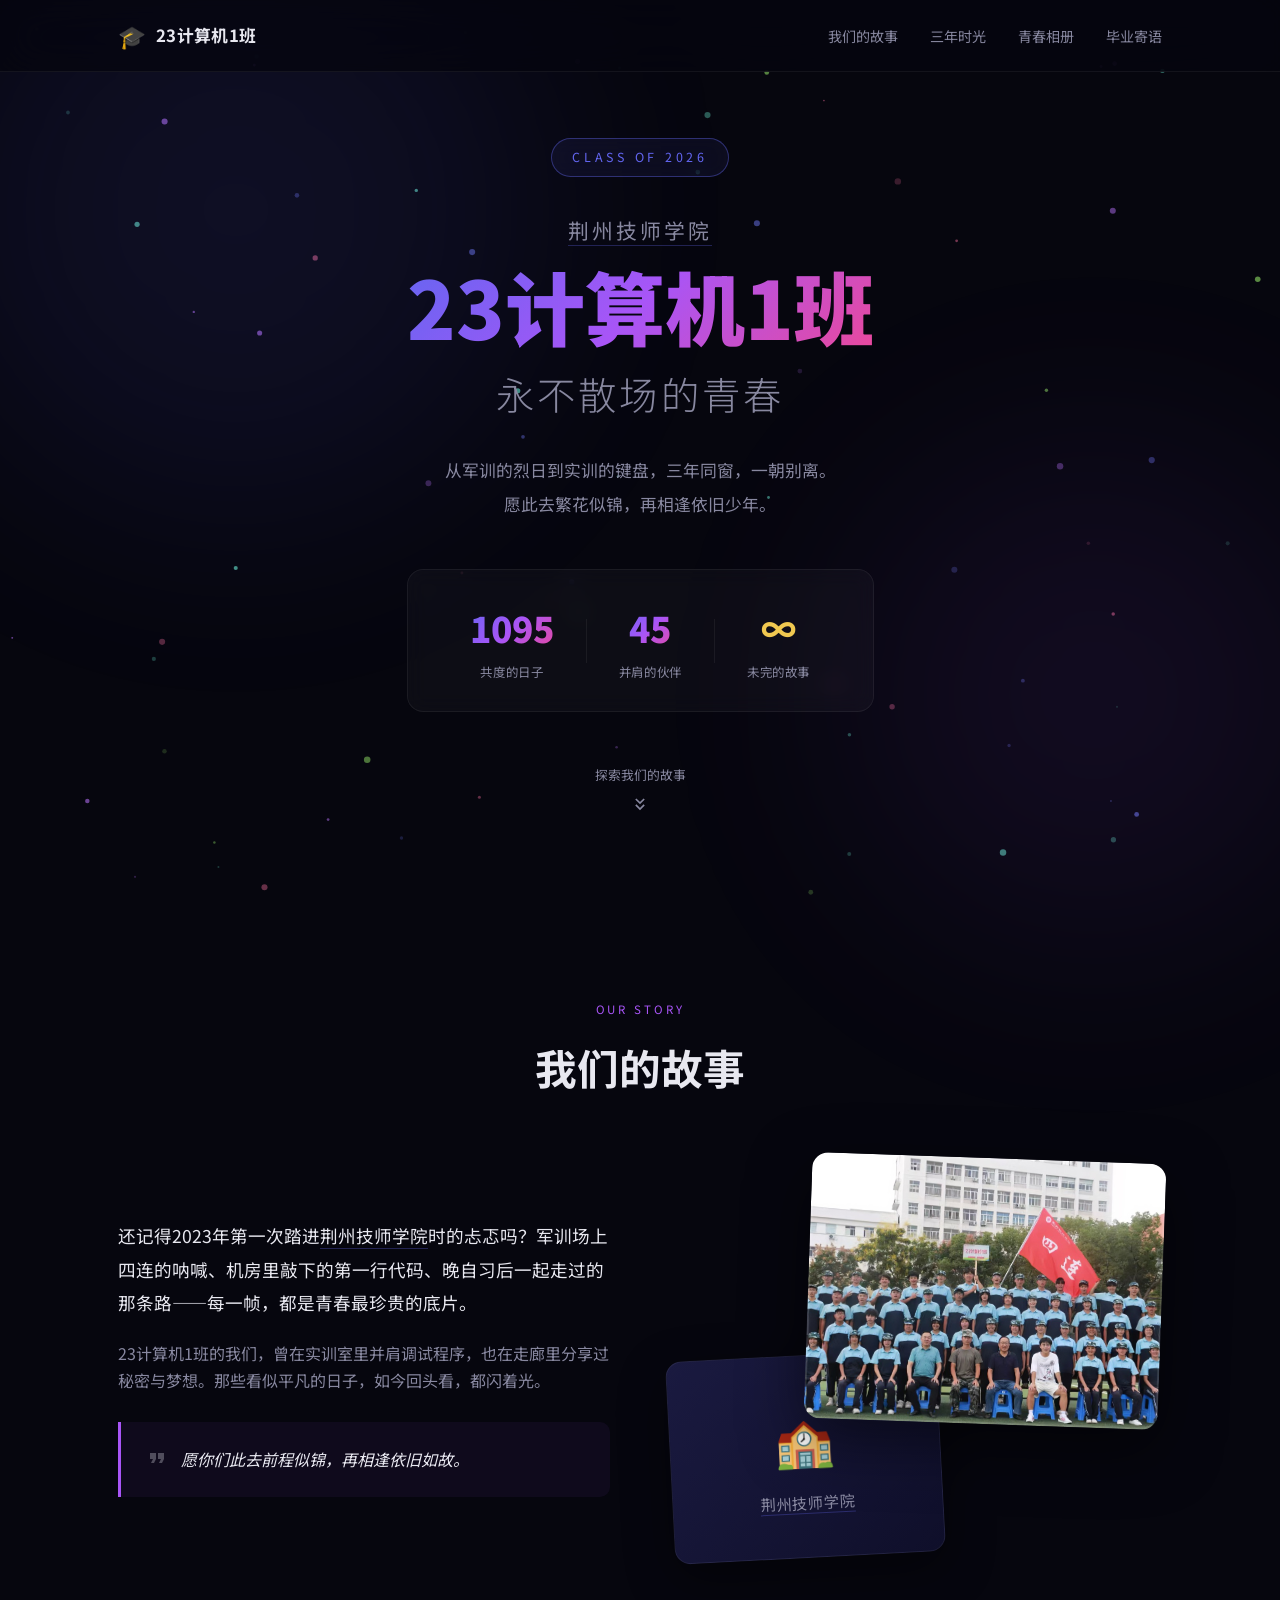
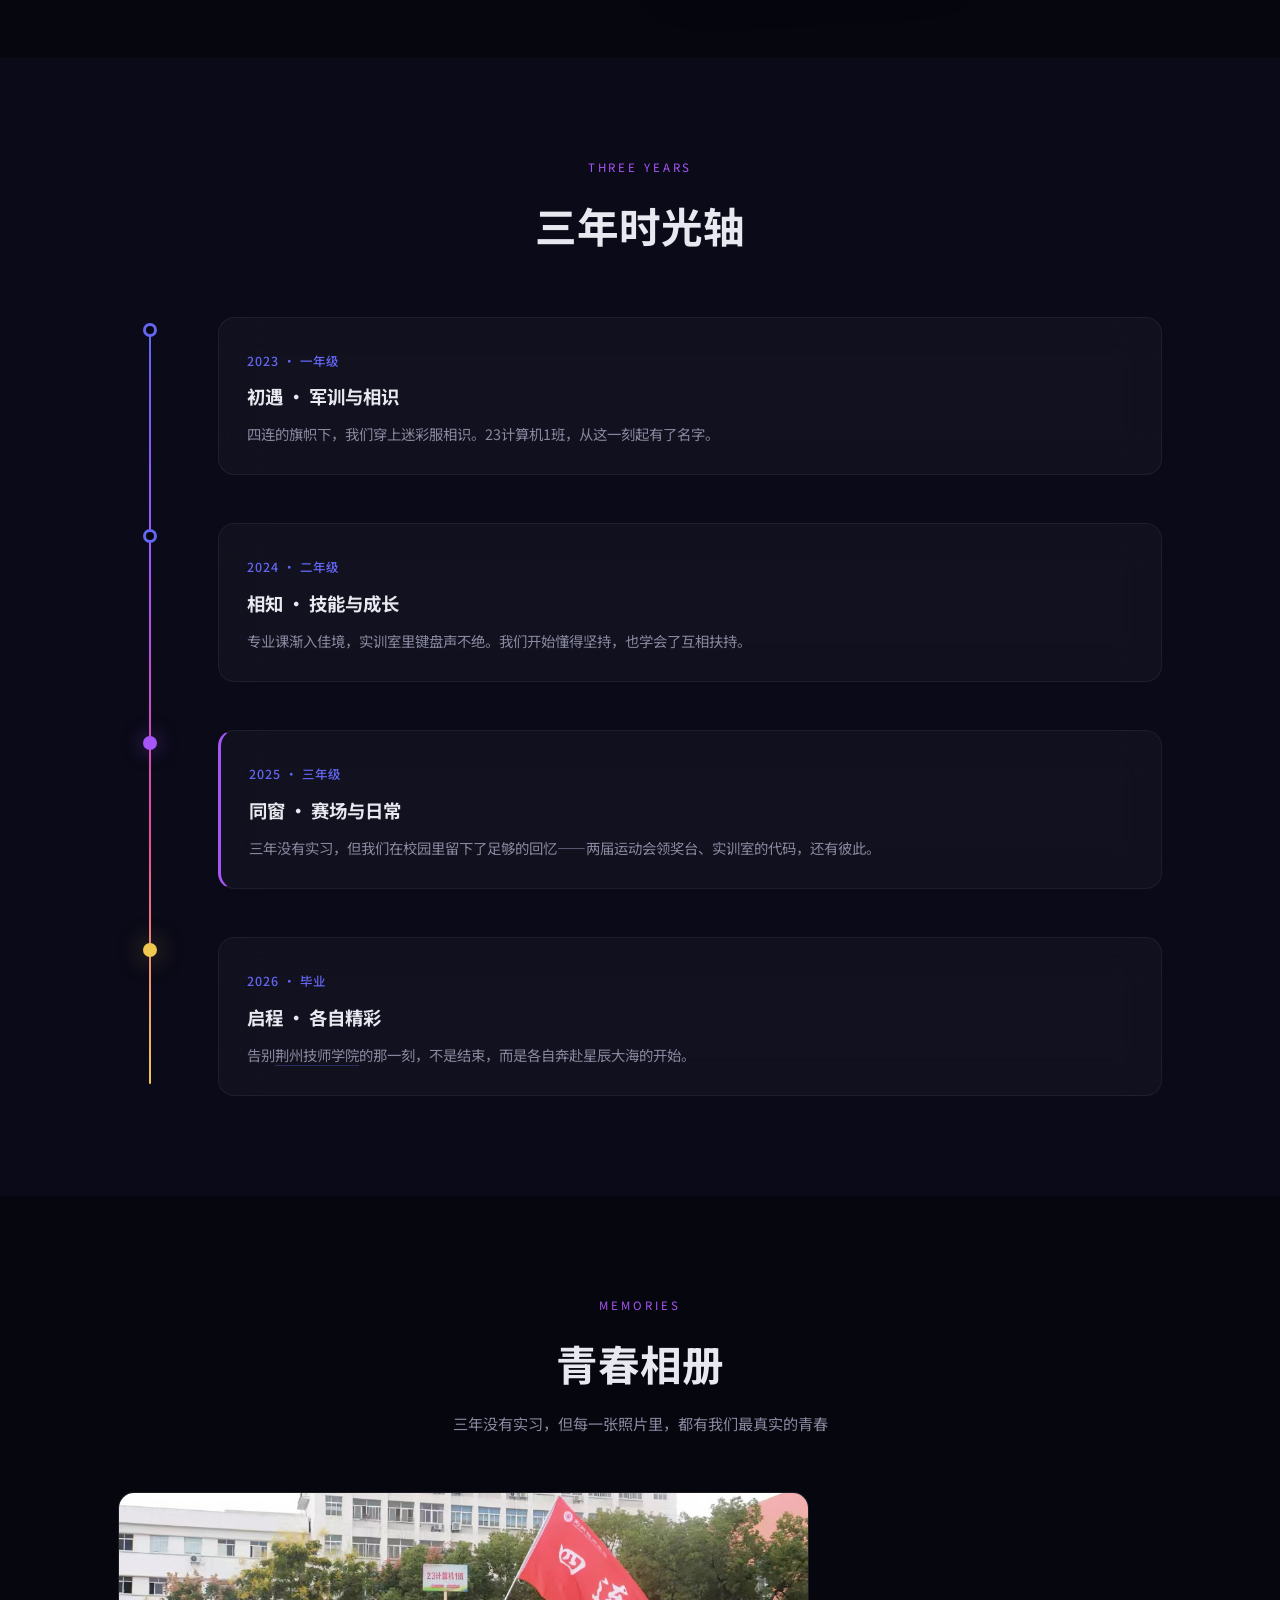
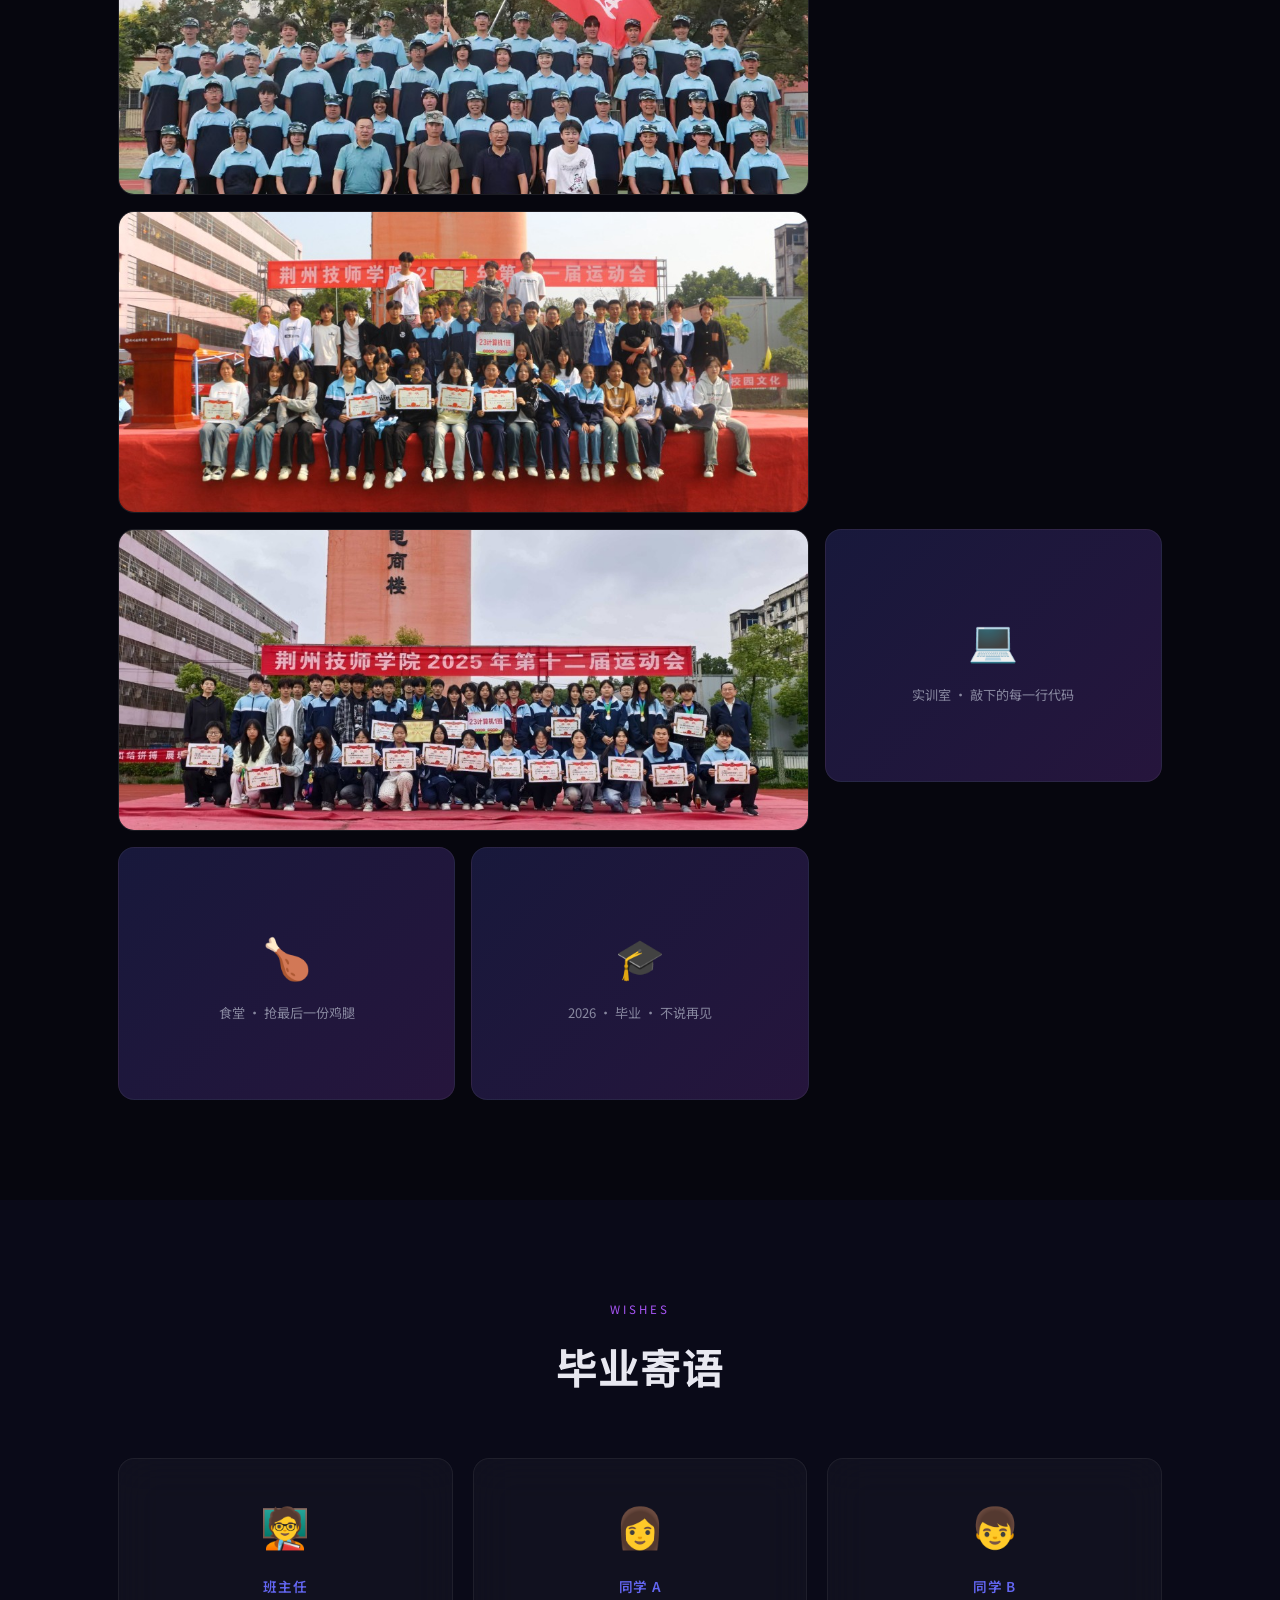
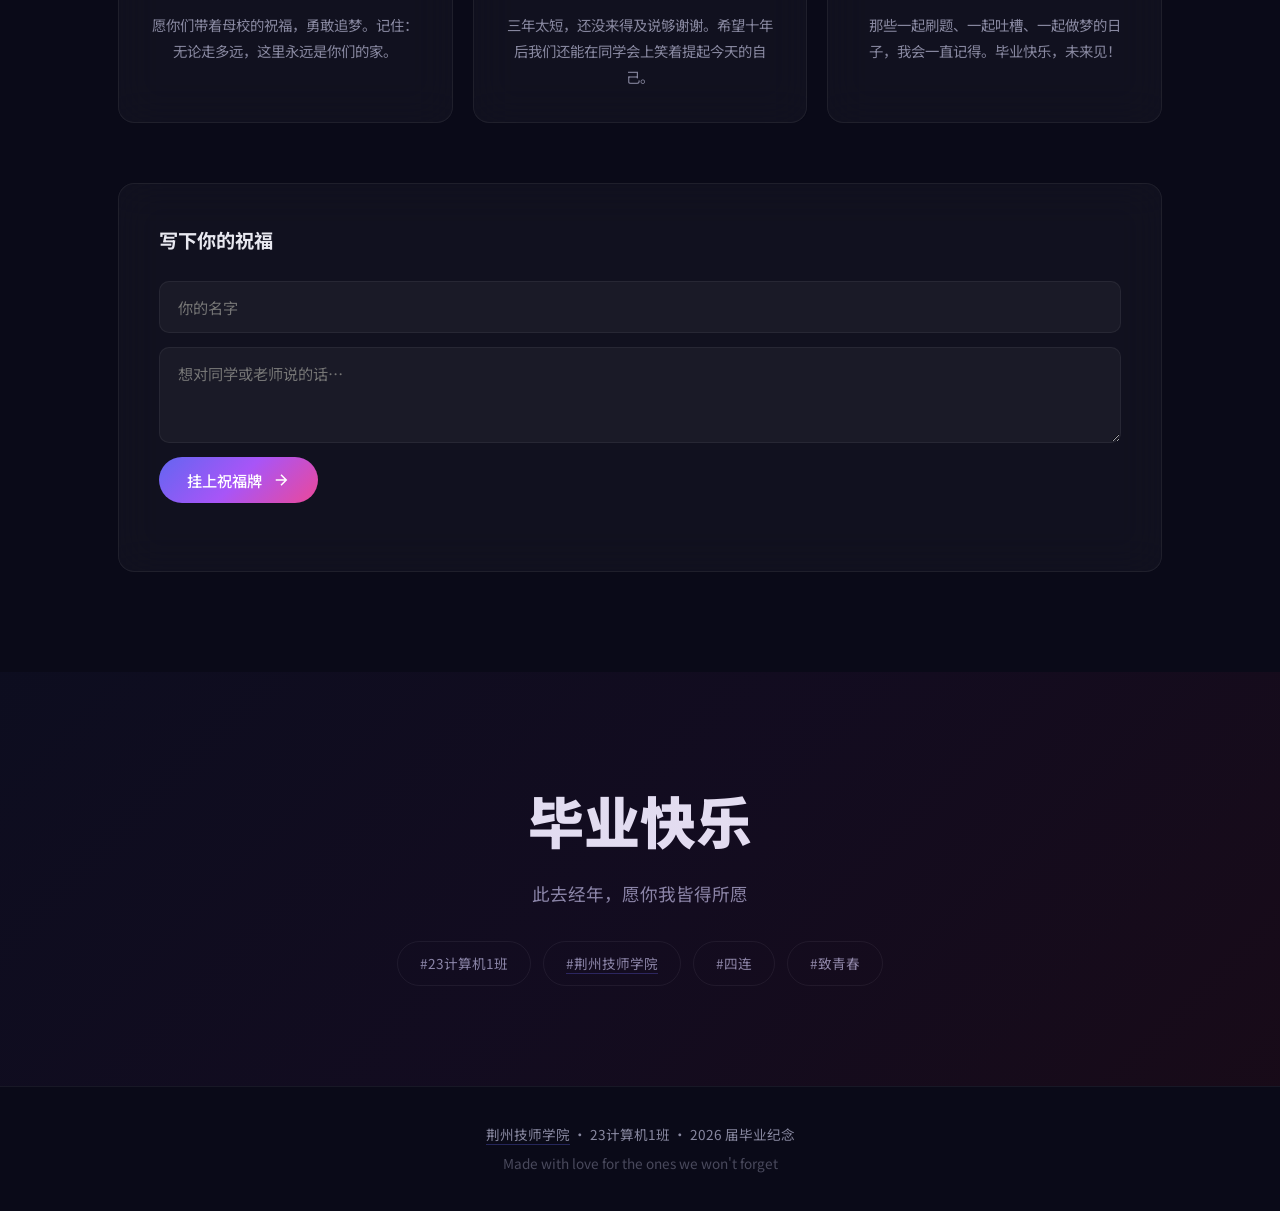
==== graduation/index.html @ 0857fde8 "Fix: sports-2024 is 11th sports meet, not 1st" ====
<!DOCTYPE html>
<html lang="zh-CN">
<head>
  <meta charset="UTF-8">
  <meta name="viewport" content="width=device-width, initial-scale=1.0">
  <title>23计算机1班</title>
  <link rel="stylesheet" href="style.css">
  <link rel="preconnect" href="https://fonts.googleapis.com">
  <link rel="preconnect" href="https://fonts.gstatic.com" crossorigin>
  <link href="https://fonts.googleapis.com/css2?family=Noto+Sans+SC:wght@300;400;500;700;900&family=Noto+Serif+SC:wght@400;600;700&display=swap" rel="stylesheet">
</head>
<body>
  <canvas id="particles"></canvas>

  <nav class="nav">
    <div class="nav-inner">
      <a href="#" class="logo">
        <span class="logo-icon">🎓</span>
        <span class="logo-text">23计算机1班</span>
      </a>
      <ul class="nav-links">
        <li><a href="#story">我们的故事</a></li>
        <li><a href="#timeline">三年时光</a></li>
        <li><a href="#gallery">青春相册</a></li>
        <li><a href="#wishes">毕业寄语</a></li>
      </ul>
      <button class="nav-toggle" aria-label="菜单">
        <span></span><span></span><span></span>
      </button>
    </div>
  </nav>

  <header class="hero">
    <div class="hero-glow hero-glow-1"></div>
    <div class="hero-glow hero-glow-2"></div>
    <div class="hero-content">
      <div class="hero-badge">CLASS OF 2026</div>
      <h1>
        <span class="hero-line-1"><a href="https://www.jzjsxy.cn/" target="_blank" rel="noopener">荆州技师学院</a></span>
        <span class="hero-line-2">
          <span class="gradient-text">23计算机1班</span>
        </span>
        <span class="hero-line-3">永不散场的青春</span>
      </h1>
      <p class="hero-desc">
        从军训的烈日到实训的键盘，三年同窗，一朝别离。<br>愿此去繁花似锦，再相逢依旧少年。
      </p>
      <div class="hero-stats">
        <div class="stat">
          <span class="stat-num" data-count="1095">0</span>
          <span class="stat-label">共度的日子</span>
        </div>
        <div class="stat-divider"></div>
        <div class="stat">
          <span class="stat-num" data-count="45">0</span>
          <span class="stat-label">并肩的伙伴</span>
        </div>
        <div class="stat-divider"></div>
        <div class="stat">
          <span class="stat-num infinite">&infin;</span>
          <span class="stat-label">未完的故事</span>
        </div>
      </div>
      <a href="#story" class="scroll-indicator">
        <span>探索我们的故事</span>
        <svg width="20" height="20" viewBox="0 0 24 24" fill="none" stroke="currentColor" stroke-width="2"><path d="M7 13l5 5 5-5"/><path d="M7 6l5 5 5-5"/></svg>
      </a>
    </div>
  </header>

  <main>
    <section id="story" class="section">
      <div class="container">
        <div class="section-header">
          <span class="section-tag">OUR STORY</span>
          <h2>我们的故事</h2>
        </div>
        <div class="story-grid">
          <div class="story-content">
            <p class="story-lead">
              还记得2023年第一次踏进<a href="https://www.jzjsxy.cn/" target="_blank" rel="noopener">荆州技师学院</a>时的忐忑吗？军训场上四连的呐喊、机房里敲下的第一行代码、晚自习后一起走过的那条路——每一帧，都是青春最珍贵的底片。
            </p>
            <p class="story-text">
              23计算机1班的我们，曾在实训室里并肩调试程序，也在走廊里分享过秘密与梦想。那些看似平凡的日子，如今回头看，都闪着光。
            </p>
            <blockquote class="story-quote">
              <svg width="24" height="24" viewBox="0 0 24 24" fill="currentColor" opacity="0.3"><path d="M6 17h3l2-4V7H5v6h3l-2 4zm8 0h3l2-4V7h-6v6h3l-2 4z"/></svg>
              <p>愿你们此去前程似锦，再相逢依旧如故。</p>
            </blockquote>
          </div>
          <div class="story-visual">
            <div class="story-photo-main">
              <img src="class-photo.png" alt="23计算机1班 班级合影">
              <div class="photo-border"></div>
            </div>
            <div class="story-photo-sub">
              <div class="school-badge">
                <span class="badge-icon">🏫</span>
                <span class="badge-text"><a href="https://www.jzjsxy.cn/" target="_blank" rel="noopener">荆州技师学院</a></span>
              </div>
            </div>
          </div>
        </div>
      </div>
    </section>

    <section id="timeline" class="section section-dark">
      <div class="container">
        <div class="section-header">
          <span class="section-tag">THREE YEARS</span>
          <h2>三年时光轴</h2>
        </div>
        <div class="timeline">
          <div class="timeline-line"></div>
          <article class="timeline-item">
            <div class="timeline-marker">
              <div class="marker-dot"></div>
            </div>
            <div class="timeline-card glass-card">
              <time>2023 · 一年级</time>
              <h3>初遇 · 军训与相识</h3>
              <p>四连的旗帜下，我们穿上迷彩服相识。23计算机1班，从这一刻起有了名字。</p>
            </div>
          </article>
          <article class="timeline-item">
            <div class="timeline-marker">
              <div class="marker-dot"></div>
            </div>
            <div class="timeline-card glass-card">
              <time>2024 · 二年级</time>
              <h3>相知 · 技能与成长</h3>
              <p>专业课渐入佳境，实训室里键盘声不绝。我们开始懂得坚持，也学会了互相扶持。</p>
            </div>
          </article>
          <article class="timeline-item">
            <div class="timeline-marker">
              <div class="marker-dot marker-glow"></div>
            </div>
            <div class="timeline-card glass-card highlight">
              <time>2025 · 三年级</time>
              <h3>同窗 · 赛场与日常</h3>
              <p>三年没有实习，但我们在校园里留下了足够的回忆——两届运动会领奖台、实训室的代码，还有彼此。</p>
            </div>
          </article>
          <article class="timeline-item">
            <div class="timeline-marker">
              <div class="marker-dot marker-final"></div>
            </div>
            <div class="timeline-card glass-card">
              <time>2026 · 毕业</time>
              <h3>启程 · 各自精彩</h3>
              <p>告别<a href="https://www.jzjsxy.cn/" target="_blank" rel="noopener">荆州技师学院</a>的那一刻，不是结束，而是各自奔赴星辰大海的开始。</p>
            </div>
          </article>
        </div>
      </div>
    </section>

    <section id="gallery" class="section">
      <div class="container">
        <div class="section-header">
          <span class="section-tag">MEMORIES</span>
          <h2>青春相册</h2>
          <p class="section-desc">三年没有实习，但每一张照片里，都有我们最真实的青春</p>
        </div>
        <div class="gallery">
          <figure class="gallery-item feature" data-caption="军训 · 23计算机1班 · 四连">
            <img src="class-photo.png" alt="班级军训合影">
            <div class="gallery-overlay">
              <span class="overlay-text">军训 · 23计算机1班 · 四连</span>
            </div>
          </figure>
          <figure class="gallery-item feature" data-caption="2024 · 第十一届运动会 · 领奖">
            <img src="sports-2024.png" alt="2024年第一届运动会">
            <div class="gallery-overlay">
              <span class="overlay-text">2024 · 第十一届运动会 · 领奖</span>
            </div>
          </figure>
          <figure class="gallery-item feature" data-caption="2025 · 第十二届运动会 · 集体荣誉">
            <img src="sports-2025.png" alt="2025年第十二届运动会">
            <div class="gallery-overlay">
              <span class="overlay-text">2025 · 第十二届运动会 · 集体荣誉</span>
            </div>
          </figure>
          <figure class="gallery-item emoji-card" data-caption="实训室 · 敲下的每一行代码">
            <div class="emoji-content">
              <span class="emoji">💻</span>
              <span class="emoji-label">实训室 · 敲下的每一行代码</span>
            </div>
          </figure>
          <figure class="gallery-item emoji-card" data-caption="食堂 · 抢最后一份鸡腿">
            <div class="emoji-content">
              <span class="emoji">🍗</span>
              <span class="emoji-label">食堂 · 抢最后一份鸡腿</span>
            </div>
          </figure>
          <figure class="gallery-item emoji-card" data-caption="2026 · 毕业 · 不说再见">
            <div class="emoji-content">
              <span class="emoji">🎓</span>
              <span class="emoji-label">2026 · 毕业 · 不说再见</span>
            </div>
          </figure>
        </div>
      </div>
    </section>

    <section id="wishes" class="section section-dark">
      <div class="container">
        <div class="section-header">
          <span class="section-tag">WISHES</span>
          <h2>毕业寄语</h2>
        </div>
        <div class="wishes-grid">
          <div class="wish-card glass-card">
            <div class="wish-avatar">🧑‍🏫</div>
            <div class="wish-from">班主任</div>
            <p>愿你们带着母校的祝福，勇敢追梦。记住：无论走多远，这里永远是你们的家。</p>
          </div>
          <div class="wish-card glass-card">
            <div class="wish-avatar">👩</div>
            <div class="wish-from">同学 A</div>
            <p>三年太短，还没来得及说够谢谢。希望十年后我们还能在同学会上笑着提起今天的自己。</p>
          </div>
          <div class="wish-card glass-card">
            <div class="wish-avatar">👦</div>
            <div class="wish-from">同学 B</div>
            <p>那些一起刷题、一起吐槽、一起做梦的日子，我会一直记得。毕业快乐，未来见！</p>
          </div>
        </div>

        <div class="wish-form-wrap glass-card">
          <h3>写下你的祝福</h3>
          <form class="wish-form" id="wishForm">
            <input type="text" name="name" placeholder="你的名字" required maxlength="20">
            <textarea name="wish" rows="3" placeholder="想对同学或老师说的话…" required maxlength="200"></textarea>
            <button type="submit">
              <span>挂上祝福牌</span>
              <svg width="18" height="18" viewBox="0 0 24 24" fill="none" stroke="currentColor" stroke-width="2"><path d="M5 12h14M12 5l7 7-7 7"/></svg>
            </button>
          </form>
          <ul class="wish-wall" id="wishWall"></ul>
        </div>
      </div>
    </section>

    <section class="farewell">
      <div class="farewell-bg"></div>
      <div class="container">
        <h2 class="farewell-title">毕业快乐</h2>
        <p class="farewell-sub">此去经年，愿你我皆得所愿</p>
        <div class="farewell-tags">
          <span>#23计算机1班</span>
          <span><a href="https://www.jzjsxy.cn/" target="_blank" rel="noopener">#荆州技师学院</a></span>
          <span>#四连</span>
          <span>#致青春</span>
        </div>
      </div>
    </section>
  </main>

  <footer class="footer">
    <p><a href="https://www.jzjsxy.cn/" target="_blank" rel="noopener">荆州技师学院</a> · 23计算机1班 · 2026 届毕业纪念</p>
    <p class="footer-sub">Made with love for the ones we won't forget</p>
  </footer>

  <div class="lightbox" id="lightbox" hidden>
    <button class="lightbox-close" aria-label="关闭">&times;</button>
    <img class="lightbox-img" id="lightboxImg" alt="">
    <p class="lightbox-caption"></p>
  </div>

  <script src="script.js"></script>
</body>
</html>
---- graduation/style.css ----
*, *::before, *::after { box-sizing: border-box; margin: 0; padding: 0; }

:root {
  --bg: #06060e;
  --bg-alt: #0a0a18;
  --surface: rgba(255,255,255,0.03);
  --surface-hover: rgba(255,255,255,0.06);
  --border: rgba(255,255,255,0.06);
  --border-hover: rgba(255,255,255,0.12);
  --text: #e8e8f0;
  --text-muted: #8888a0;
  --accent-1: #6366f1;
  --accent-2: #a855f7;
  --accent-3: #ec4899;
  --gold: #f0c850;
  --gradient-1: linear-gradient(135deg, #6366f1, #a855f7, #ec4899);
  --gradient-2: linear-gradient(135deg, #a855f7, #6366f1);
  --gradient-gold: linear-gradient(135deg, #f0c850, #e8a420);
  --radius: 16px;
  --radius-sm: 10px;
  --nav-h: 72px;
}

html { scroll-behavior: smooth; }

body {
  font-family: "Noto Sans SC", system-ui, sans-serif;
  background: var(--bg);
  color: var(--text);
  line-height: 1.7;
  overflow-x: hidden;
}

.container { max-width: 1100px; margin: 0 auto; padding: 0 28px; }

/* Particles canvas */
#particles {
  position: fixed; inset: 0; z-index: 0; pointer-events: none;
}

/* Nav */
.nav {
  position: fixed; top: 0; left: 0; right: 0; z-index: 100;
  height: var(--nav-h);
  background: rgba(6,6,14,0.8); backdrop-filter: blur(20px) saturate(1.5);
  border-bottom: 1px solid var(--border);
  transition: background 0.3s;
}
.nav-inner {
  max-width: 1100px; margin: 0 auto; padding: 0 28px;
  height: 100%; display: flex; align-items: center; justify-content: space-between;
}
.logo { display: flex; align-items: center; gap: 10px; text-decoration: none; }
.logo-icon { font-size: 1.4rem; }
.logo-text { font-weight: 700; font-size: 1.05rem; color: var(--text); letter-spacing: 0.02em; }
.nav-links { display: flex; gap: 32px; list-style: none; }
.nav-links a {
  font-size: 0.88rem; color: var(--text-muted); text-decoration: none;
  position: relative; padding: 6px 0; transition: color 0.25s;
}
.nav-links a::after {
  content: ""; position: absolute; bottom: 0; left: 0; width: 0; height: 2px;
  background: var(--gradient-1); border-radius: 2px; transition: width 0.3s;
}
.nav-links a:hover { color: var(--text); }
.nav-links a:hover::after { width: 100%; }

.nav-toggle { display: none; flex-direction: column; gap: 5px; background: none; border: none; cursor: pointer; padding: 4px; }
.nav-toggle span { width: 22px; height: 2px; background: var(--text); border-radius: 2px; transition: transform 0.3s, opacity 0.3s; }
.nav-toggle.active span:nth-child(1) { transform: translateY(7px) rotate(45deg); }
.nav-toggle.active span:nth-child(2) { opacity: 0; }
.nav-toggle.active span:nth-child(3) { transform: translateY(-7px) rotate(-45deg); }

/* Hero */
.hero {
  position: relative; min-height: 100vh; display: flex; align-items: center;
  justify-content: center; padding: calc(var(--nav-h) + 60px) 28px 80px;
  z-index: 1;
}
.hero-glow {
  position: absolute; border-radius: 50%; filter: blur(120px); pointer-events: none;
  opacity: 0.4; animation: glowPulse 6s ease-in-out infinite alternate;
}
.hero-glow-1 { width: 600px; height: 600px; background: rgba(99,102,241,0.25); top: -10%; left: -5%; }
.hero-glow-2 { width: 500px; height: 500px; background: rgba(168,85,247,0.2); bottom: -5%; right: -5%; animation-delay: -3s; }
@keyframes glowPulse {
  0% { transform: translate(0,0) scale(1); }
  100% { transform: translate(40px,-20px) scale(1.15); }
}

.hero-content { position: relative; text-align: center; max-width: 800px; }
.hero-badge {
  display: inline-block; padding: 8px 20px; border: 1px solid rgba(99,102,241,0.4);
  border-radius: 999px; font-size: 0.78rem; letter-spacing: 0.3em;
  color: var(--accent-1); background: rgba(99,102,241,0.08);
  margin-bottom: 36px; backdrop-filter: blur(10px);
  animation: fadeInUp 0.8s ease-out;
}
.hero h1 { margin-bottom: 28px; animation: fadeInUp 0.8s ease-out 0.1s both; }
.hero-line-1 { display: block; font-size: clamp(1rem, 2.5vw, 1.3rem); font-weight: 400; color: var(--text-muted); margin-bottom: 12px; letter-spacing: 0.15em; }
.hero-line-2 { display: block; font-size: clamp(2.8rem, 7vw, 5rem); font-weight: 900; line-height: 1.1; margin-bottom: 12px; }
.hero-line-3 { display: block; font-size: clamp(1.6rem, 4vw, 2.4rem); font-weight: 300; color: var(--text-muted); letter-spacing: 0.08em; }
.gradient-text { background: var(--gradient-1); -webkit-background-clip: text; -webkit-text-fill-color: transparent; background-clip: text; }
.hero-desc {
  font-size: 1.05rem; color: var(--text-muted); max-width: 560px;
  margin: 0 auto 48px; line-height: 2; animation: fadeInUp 0.8s ease-out 0.2s both;
}

.hero-stats {
  display: flex; align-items: center; justify-content: center; gap: 32px;
  padding: 28px 40px; background: var(--surface); border: 1px solid var(--border);
  border-radius: var(--radius); backdrop-filter: blur(10px);
  margin-bottom: 48px; flex-wrap: wrap;
  animation: fadeInUp 0.8s ease-out 0.3s both;
}
.stat { display: flex; flex-direction: column; align-items: center; gap: 4px; }
.stat-num { font-size: 2.2rem; font-weight: 900; background: var(--gradient-1); -webkit-background-clip: text; -webkit-text-fill-color: transparent; background-clip: text; font-variant-numeric: tabular-nums; }
.stat-num.infinite { -webkit-text-fill-color: #f0c850; color: #f0c850; background: none; }
.stat-label { font-size: 0.78rem; color: var(--text-muted); letter-spacing: 0.05em; }
.stat-divider { width: 1px; height: 44px; background: var(--border); }

.scroll-indicator {
  display: inline-flex; flex-direction: column; align-items: center; gap: 8px;
  color: var(--text-muted); font-size: 0.8rem; text-decoration: none;
  transition: color 0.3s; animation: fadeInUp 0.8s ease-out 0.5s both;
}
.scroll-indicator:hover { color: var(--text); }
.scroll-indicator svg { animation: bounce 2s ease-in-out infinite; }
@keyframes bounce {
  0%, 100% { transform: translateY(0); }
  50% { transform: translateY(6px); }
}

/* Inline links */
a[href*="jzjsxy"] {
  color: inherit; text-decoration: none;
  border-bottom: 1px solid rgba(99,102,241,0.3);
  transition: border-color 0.25s, color 0.25s;
}
a[href*="jzjsxy"]:hover {
  color: var(--accent-1);
  border-bottom-color: var(--accent-1);
}

/* Sections */
.section { padding: 100px 0; position: relative; z-index: 1; }
.section-dark { background: var(--bg-alt); }
.section-header { text-align: center; margin-bottom: 56px; }
.section-tag { display: block; font-size: 0.72rem; letter-spacing: 0.25em; color: var(--accent-2); margin-bottom: 12px; }
.section h2 { font-size: clamp(1.8rem, 4vw, 2.6rem); font-weight: 700; color: var(--text); }
.section-desc { color: var(--text-muted); margin-top: 12px; font-size: 0.95rem; }

/* Story */
.story-grid { display: grid; grid-template-columns: 1fr 1fr; gap: 60px; align-items: center; }
.story-lead { font-size: 1.1rem; color: var(--text); margin-bottom: 20px; line-height: 1.9; }
.story-text { color: var(--text-muted); margin-bottom: 28px; }
.story-quote {
  display: flex; gap: 12px; padding: 24px; border-left: 3px solid var(--accent-2);
  background: rgba(168,85,247,0.06); border-radius: 0 var(--radius-sm) var(--radius-sm) 0;
  color: var(--text); font-style: italic;
}

.story-visual { position: relative; height: 400px; }
.story-photo-main {
  position: absolute; width: 72%; aspect-ratio: 4/3; right: 0; top: 0;
  border-radius: var(--radius); overflow: hidden;
  box-shadow: 0 20px 60px rgba(0,0,0,0.5);
  transform: rotate(2deg); z-index: 2;
}
.story-photo-main img { width: 100%; height: 100%; object-fit: cover; display: block; }
.photo-border {
  position: absolute; inset: 0; border: 2px solid rgba(255,255,255,0.12);
  border-radius: var(--radius); pointer-events: none;
}
.story-photo-sub {
  position: absolute; width: 55%; aspect-ratio: 4/3; left: 0; bottom: 0;
  border-radius: var(--radius); overflow: hidden;
  background: linear-gradient(135deg, #1a1a40, #0f0f2a);
  border: 1px solid var(--border); transform: rotate(-3deg); z-index: 1;
  box-shadow: 0 16px 48px rgba(0,0,0,0.4);
}
.school-badge {
  width: 100%; height: 100%; display: flex; flex-direction: column;
  align-items: center; justify-content: center; gap: 12px;
}
.badge-icon { font-size: 3rem; }
.badge-text { font-size: 0.95rem; color: var(--text-muted); letter-spacing: 0.05em; }

/* Glass cards */
.glass-card {
  background: var(--surface); border: 1px solid var(--border);
  border-radius: var(--radius); backdrop-filter: blur(20px);
  transition: border-color 0.3s, transform 0.3s, box-shadow 0.3s;
}
.glass-card:hover { border-color: var(--border-hover); transform: translateY(-2px); box-shadow: 0 12px 40px rgba(0,0,0,0.3); }

/* Timeline */
.timeline { position: relative; display: flex; flex-direction: column; gap: 0; }
.timeline-line {
  position: absolute; left: 31px; top: 12px; bottom: 12px; width: 2px;
  background: linear-gradient(to bottom, var(--accent-1), var(--accent-2), var(--accent-3), var(--gold));
  border-radius: 1px;
}
.timeline-item { display: flex; gap: 36px; padding-bottom: 48px; position: relative; }
.timeline-item:last-child { padding-bottom: 0; }
.timeline-marker { position: relative; flex-shrink: 0; width: 64px; display: flex; justify-content: center; padding-top: 6px; }
.marker-dot {
  width: 14px; height: 14px; border-radius: 50%; background: var(--bg);
  border: 3px solid var(--accent-1); z-index: 1; position: relative;
}
.marker-glow {
  background: var(--accent-2); border-color: var(--accent-2);
  box-shadow: 0 0 20px rgba(168,85,247,0.5);
}
.marker-final { background: var(--gold); border-color: var(--gold); box-shadow: 0 0 24px rgba(240,200,80,0.5); }
.timeline-card { flex: 1; padding: 28px; }
.timeline-card.highlight { border-left: 3px solid var(--accent-2); }
.timeline-card time { font-size: 0.78rem; color: var(--accent-1); letter-spacing: 0.08em; font-weight: 500; }
.timeline-card h3 { font-size: 1.15rem; margin: 8px 0 10px; font-weight: 700; }
.timeline-card p { font-size: 0.9rem; color: var(--text-muted); line-height: 1.7; }

/* Gallery */
.gallery {
  display: grid; grid-template-columns: repeat(3, 1fr); gap: 16px;
}
.gallery-item {
  position: relative; margin: 0; border-radius: var(--radius); overflow: hidden;
  cursor: pointer; aspect-ratio: 4/3;
  background: var(--surface); border: 1px solid var(--border);
}
.gallery-item.feature { grid-column: span 2; aspect-ratio: 16/7; }
.gallery-item img { width: 100%; height: 100%; object-fit: cover; display: block; transition: transform 0.5s, filter 0.5s; }
.gallery-item:hover img { transform: scale(1.05); filter: brightness(0.7); }
.gallery-overlay {
  position: absolute; inset: 0; display: flex; align-items: center; justify-content: center;
  background: rgba(0,0,0,0.4); opacity: 0; transition: opacity 0.35s;
}
.gallery-item:hover .gallery-overlay { opacity: 1; }
.overlay-text { color: #fff; font-size: 1.1rem; font-weight: 600; letter-spacing: 0.05em; text-align: center; padding: 16px; }

.emoji-card { background: linear-gradient(135deg, rgba(99,102,241,0.2), rgba(168,85,247,0.2)); }
.emoji-content { width: 100%; height: 100%; display: flex; flex-direction: column; align-items: center; justify-content: center; gap: 12px; }
.emoji { font-size: 2.5rem; transition: transform 0.3s; }
.gallery-item:hover .emoji { transform: scale(1.2) rotate(-8deg); }
.emoji-label { font-size: 0.82rem; color: var(--text-muted); text-align: center; }

/* Wishes */
.wishes-grid { display: grid; grid-template-columns: repeat(auto-fit, minmax(280px, 1fr)); gap: 20px; margin-bottom: 60px; }
.wish-card { padding: 32px; text-align: center; }
.wish-avatar { font-size: 2.5rem; margin-bottom: 16px; }
.wish-from { font-size: 0.85rem; color: var(--accent-1); font-weight: 600; margin-bottom: 14px; letter-spacing: 0.05em; }
.wish-card p { font-size: 0.9rem; color: var(--text-muted); line-height: 1.8; }

.wish-form-wrap { padding: 40px; }
.wish-form-wrap h3 { font-size: 1.2rem; font-weight: 700; margin-bottom: 24px; }
.wish-form { display: flex; flex-direction: column; gap: 14px; }
.wish-form input,
.wish-form textarea {
  padding: 14px 18px; border-radius: var(--radius-sm); font-family: inherit; font-size: 0.95rem;
  background: rgba(255,255,255,0.04); border: 1px solid var(--border); color: var(--text);
  transition: border-color 0.25s, background 0.25s;
}
.wish-form input:focus,
.wish-form textarea:focus { outline: none; border-color: var(--accent-1); background: rgba(255,255,255,0.06); }
.wish-form textarea { resize: vertical; min-height: 90px; }
.wish-form button {
  display: inline-flex; align-items: center; gap: 10px; align-self: flex-start;
  padding: 12px 28px; border: none; border-radius: 999px;
  background: var(--gradient-1); color: #fff; font-family: inherit;
  font-size: 0.95rem; font-weight: 500; cursor: pointer;
  transition: transform 0.2s, box-shadow 0.2s;
}
.wish-form button:hover { transform: translateY(-2px); box-shadow: 0 8px 28px rgba(99,102,241,0.35); }

.wish-wall { list-style: none; margin-top: 28px; display: flex; flex-direction: column; gap: 10px; }
.wish-wall li {
  padding: 16px 20px; background: rgba(255,255,255,0.03); border-radius: var(--radius-sm);
  border-left: 3px solid var(--accent-2); animation: fadeInUp 0.35s ease-out;
}
.wish-wall .w-name { font-size: 0.8rem; color: var(--accent-1); font-weight: 600; margin-bottom: 4px; }
.wish-wall .w-text { font-size: 0.9rem; color: var(--text-muted); }

/* Farewell */
.farewell { position: relative; padding: 100px 0; text-align: center; z-index: 1; overflow: hidden; }
.farewell-bg {
  position: absolute; inset: 0;
  background: var(--gradient-1); opacity: 0.08;
  pointer-events: none;
}
.farewell-title { font-size: clamp(2.2rem, 5vw, 3.5rem); font-weight: 900; margin-bottom: 12px; }
.farewell-sub { font-size: 1.1rem; color: var(--text-muted); margin-bottom: 32px; }
.farewell-tags { display: flex; gap: 12px; justify-content: center; flex-wrap: wrap; }
.farewell-tags span {
  padding: 10px 22px; border: 1px solid var(--border); border-radius: 999px;
  font-size: 0.85rem; color: var(--text-muted);
  transition: border-color 0.3s, color 0.3s, background 0.3s;
}
.farewell-tags span:hover { border-color: var(--accent-1); color: var(--text); background: rgba(99,102,241,0.08); }

/* Footer */
.footer { padding: 36px 28px; text-align: center; background: var(--bg-alt); border-top: 1px solid var(--border); z-index: 1; position: relative; }
.footer p { color: var(--text-muted); font-size: 0.85rem; }
.footer-sub { margin-top: 6px; font-size: 0.75rem; opacity: 0.5; }

/* Lightbox */
.lightbox {
  position: fixed; inset: 0; z-index: 200;
  background: rgba(0,0,0,0.9); backdrop-filter: blur(10px);
  display: flex; flex-direction: column; align-items: center; justify-content: center;
  padding: 32px;
}
.lightbox[hidden] { display: none; }
.lightbox-close {
  position: absolute; top: 28px; right: 28px;
  width: 48px; height: 48px; border: 1px solid rgba(255,255,255,0.2);
  background: rgba(255,255,255,0.06); color: #fff;
  font-size: 1.6rem; border-radius: 50%; cursor: pointer;
  transition: background 0.2s;
}
.lightbox-close:hover { background: rgba(255,255,255,0.15); }
.lightbox-img {
  max-width: min(90vw, 900px); max-height: 70vh;
  border-radius: var(--radius-sm); box-shadow: 0 24px 80px rgba(0,0,0,0.6);
  object-fit: contain;
}
.lightbox-caption { color: var(--text); font-size: 1.2rem; margin-top: 24px; text-align: center; font-weight: 500; }

/* Animations */
@keyframes fadeInUp {
  from { opacity: 0; transform: translateY(28px); }
  to { opacity: 1; transform: translateY(0); }
}
.reveal {
  opacity: 0; transform: translateY(30px);
  transition: opacity 0.8s ease, transform 0.8s ease;
}
.reveal.visible { opacity: 1; transform: translateY(0); }

/* Mobile */
@media (max-width: 768px) {
  .nav-links {
    display: none; position: absolute; top: var(--nav-h); left: 0; right: 0;
    flex-direction: column; gap: 0;
    background: rgba(6,6,14,0.95); backdrop-filter: blur(20px);
    border-bottom: 1px solid var(--border);
  }
  .nav-links.open { display: flex; }
  .nav-links li a { display: block; padding: 16px 28px; }
  .nav-toggle { display: flex; }

  .hero-stats { gap: 20px; padding: 20px 24px; }
  .stat-divider { display: none; }
  .stat-num { font-size: 1.6rem; }

  .story-grid { grid-template-columns: 1fr; gap: 32px; }
  .story-visual { height: 300px; }

  .gallery { grid-template-columns: 1fr 1fr; }
  .gallery-item.feature { grid-column: span 2; }

  .timeline-item { gap: 20px; }
  .timeline-marker { width: 40px; }
  .timeline-line { left: 19px; }
}

@media (max-width: 480px) {
  .gallery { grid-template-columns: 1fr; }
  .gallery-item.feature { grid-column: span 1; aspect-ratio: 4/3; }
  .wish-form-wrap { padding: 24px; }
}
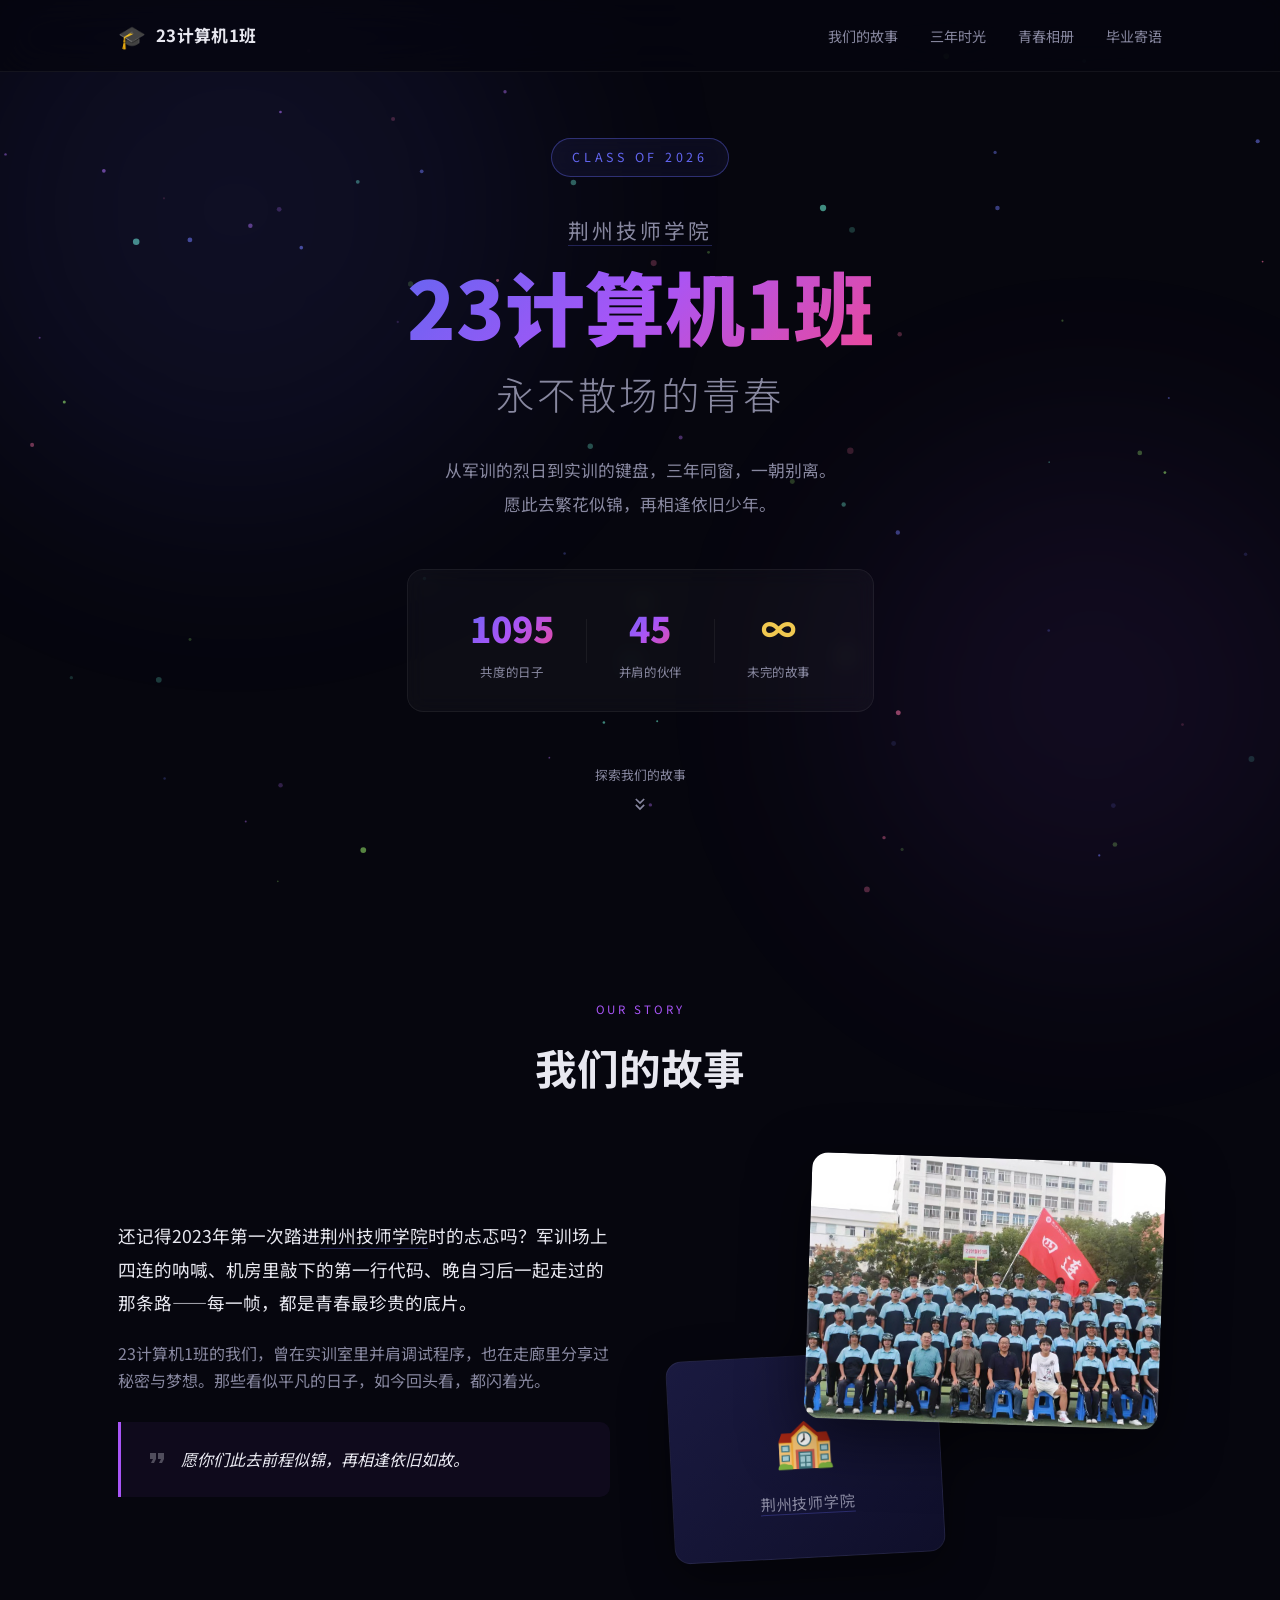
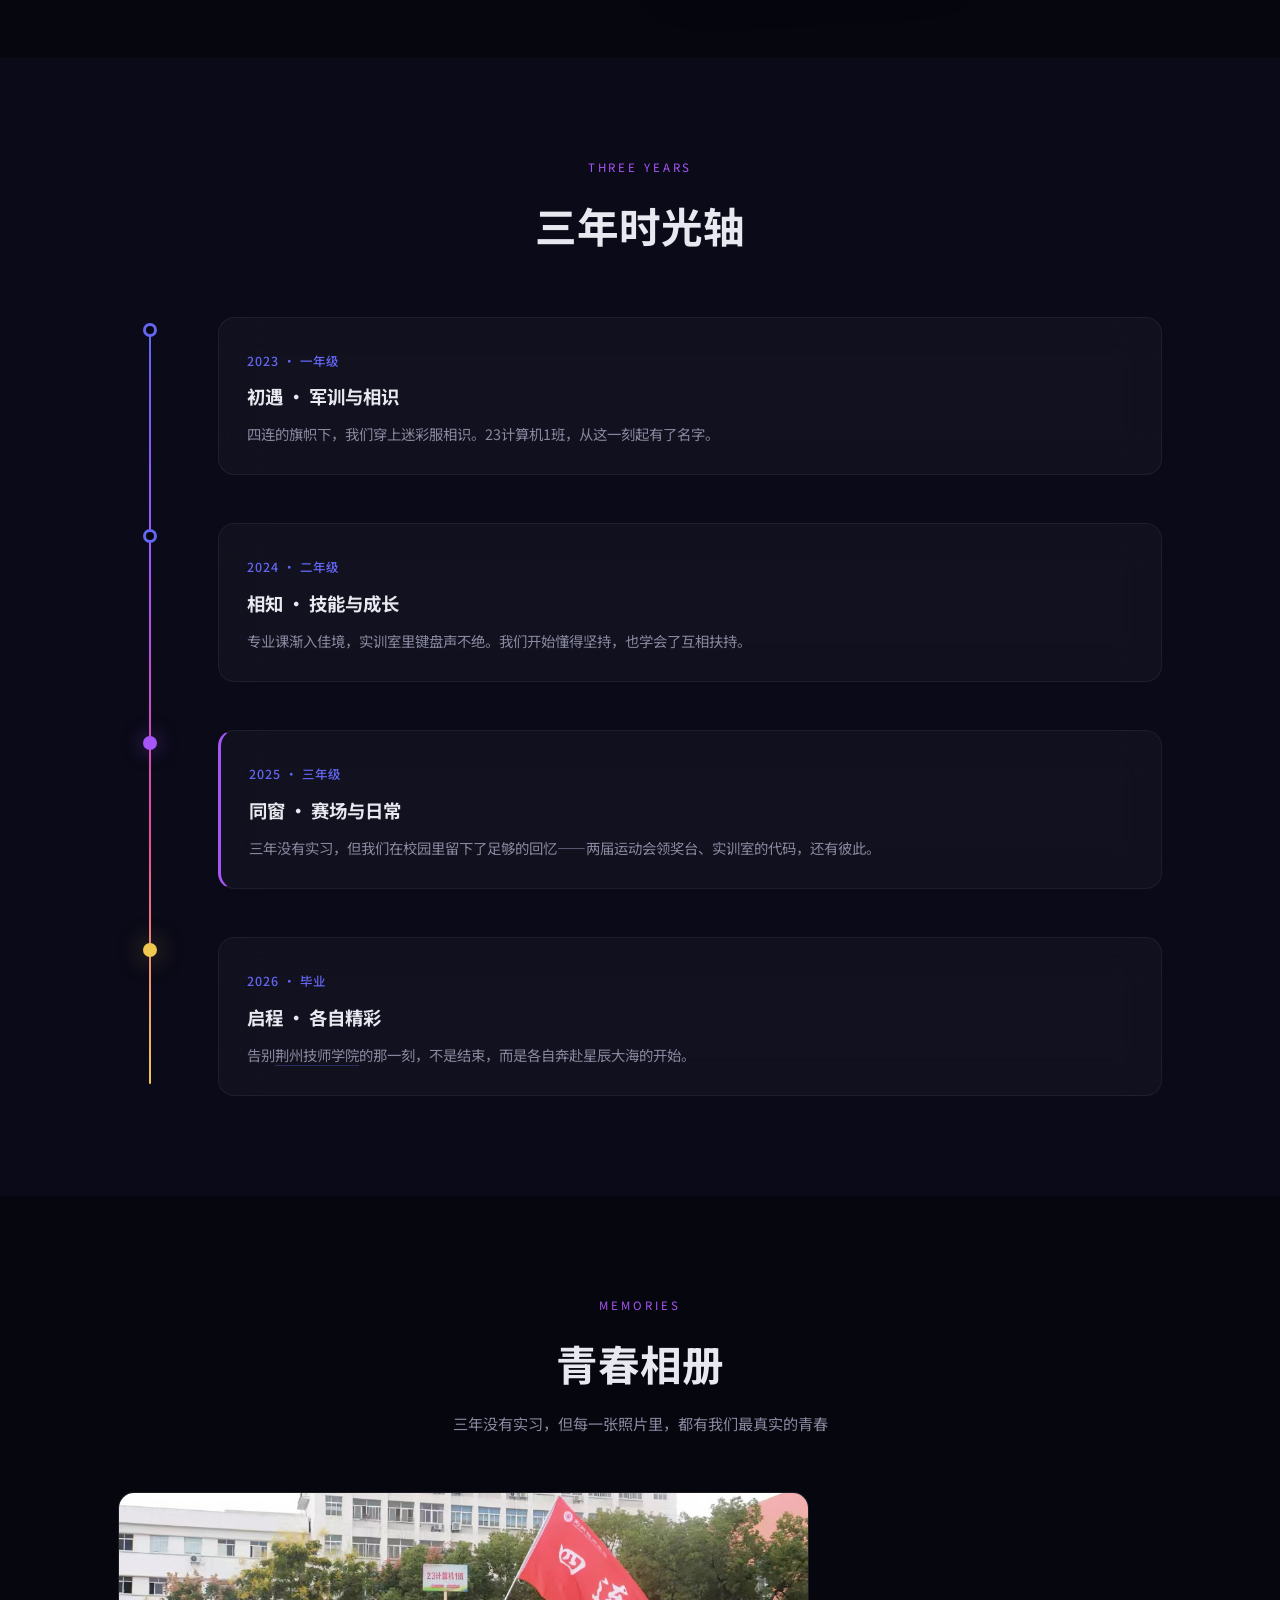
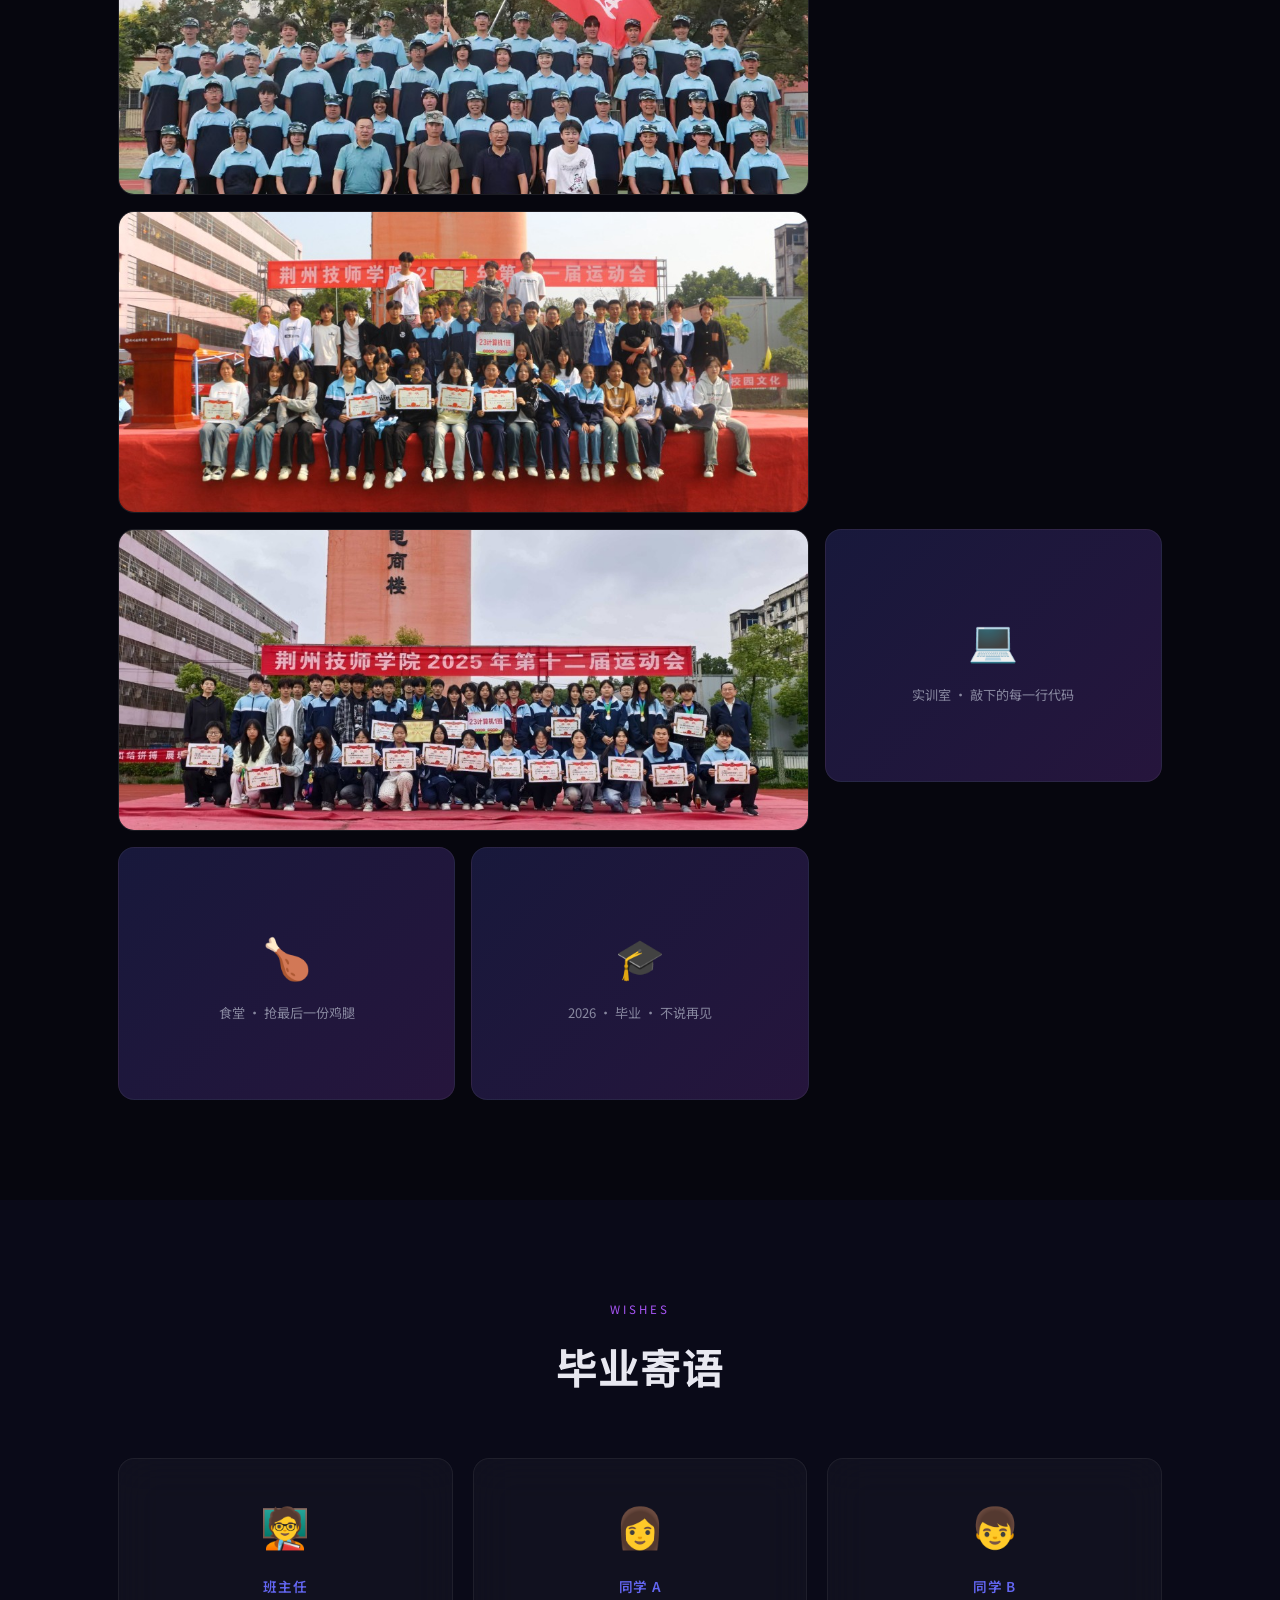
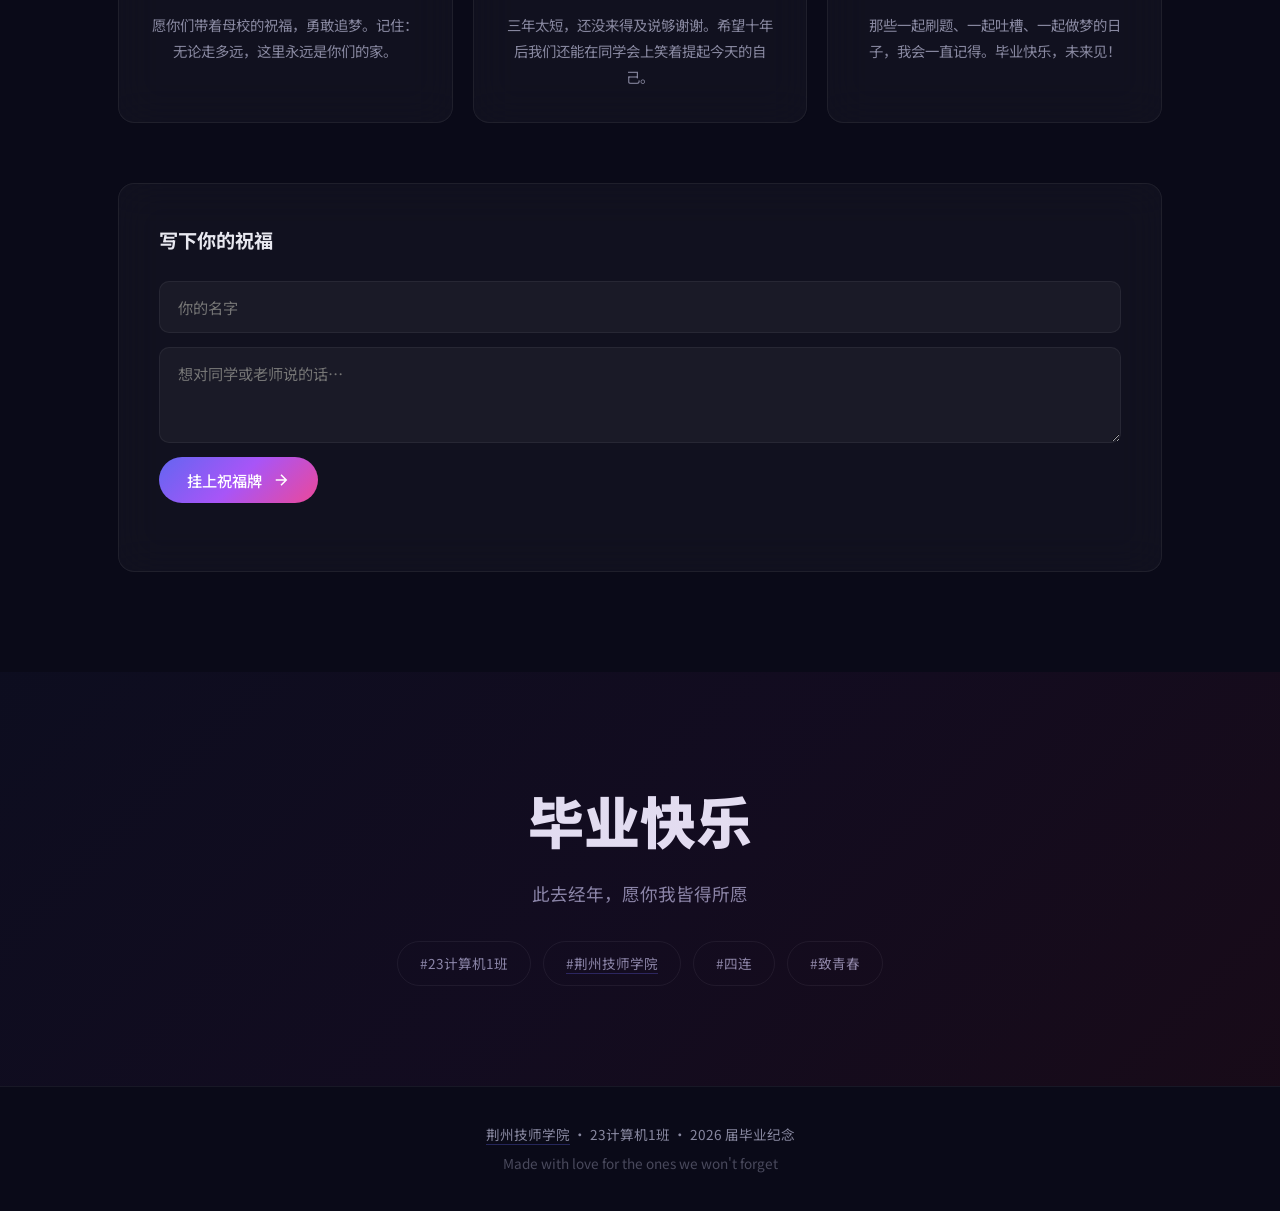
==== commit 3728b6df: "Add view original image button in lightbox" ====
--- a/graduation/index.html
+++ b/graduation/index.html
@@ -267,6 +267,7 @@
     <button class="lightbox-close" aria-label="关闭">&times;</button>
     <img class="lightbox-img" id="lightboxImg" alt="">
     <p class="lightbox-caption"></p>
+    <a class="lightbox-original" id="lightboxOriginal" href="#" target="_blank" rel="noopener">查看原图 ↗</a>
   </div>
 
   <script src="script.js"></script>
--- a/graduation/style.css
+++ b/graduation/style.css
@@ -324,6 +324,13 @@
   object-fit: contain;
 }
 .lightbox-caption { color: var(--text); font-size: 1.2rem; margin-top: 24px; text-align: center; font-weight: 500; }
+.lightbox-original {
+  display: inline-block; margin-top: 20px; padding: 10px 24px;
+  border: 1px solid rgba(255,255,255,0.25); border-radius: 999px;
+  color: var(--text); font-size: 0.9rem; text-decoration: none;
+  transition: background 0.25s, border-color 0.25s;
+}
+.lightbox-original:hover { background: rgba(255,255,255,0.1); border-color: var(--accent-1); }
 
 /* Animations */
 @keyframes fadeInUp {
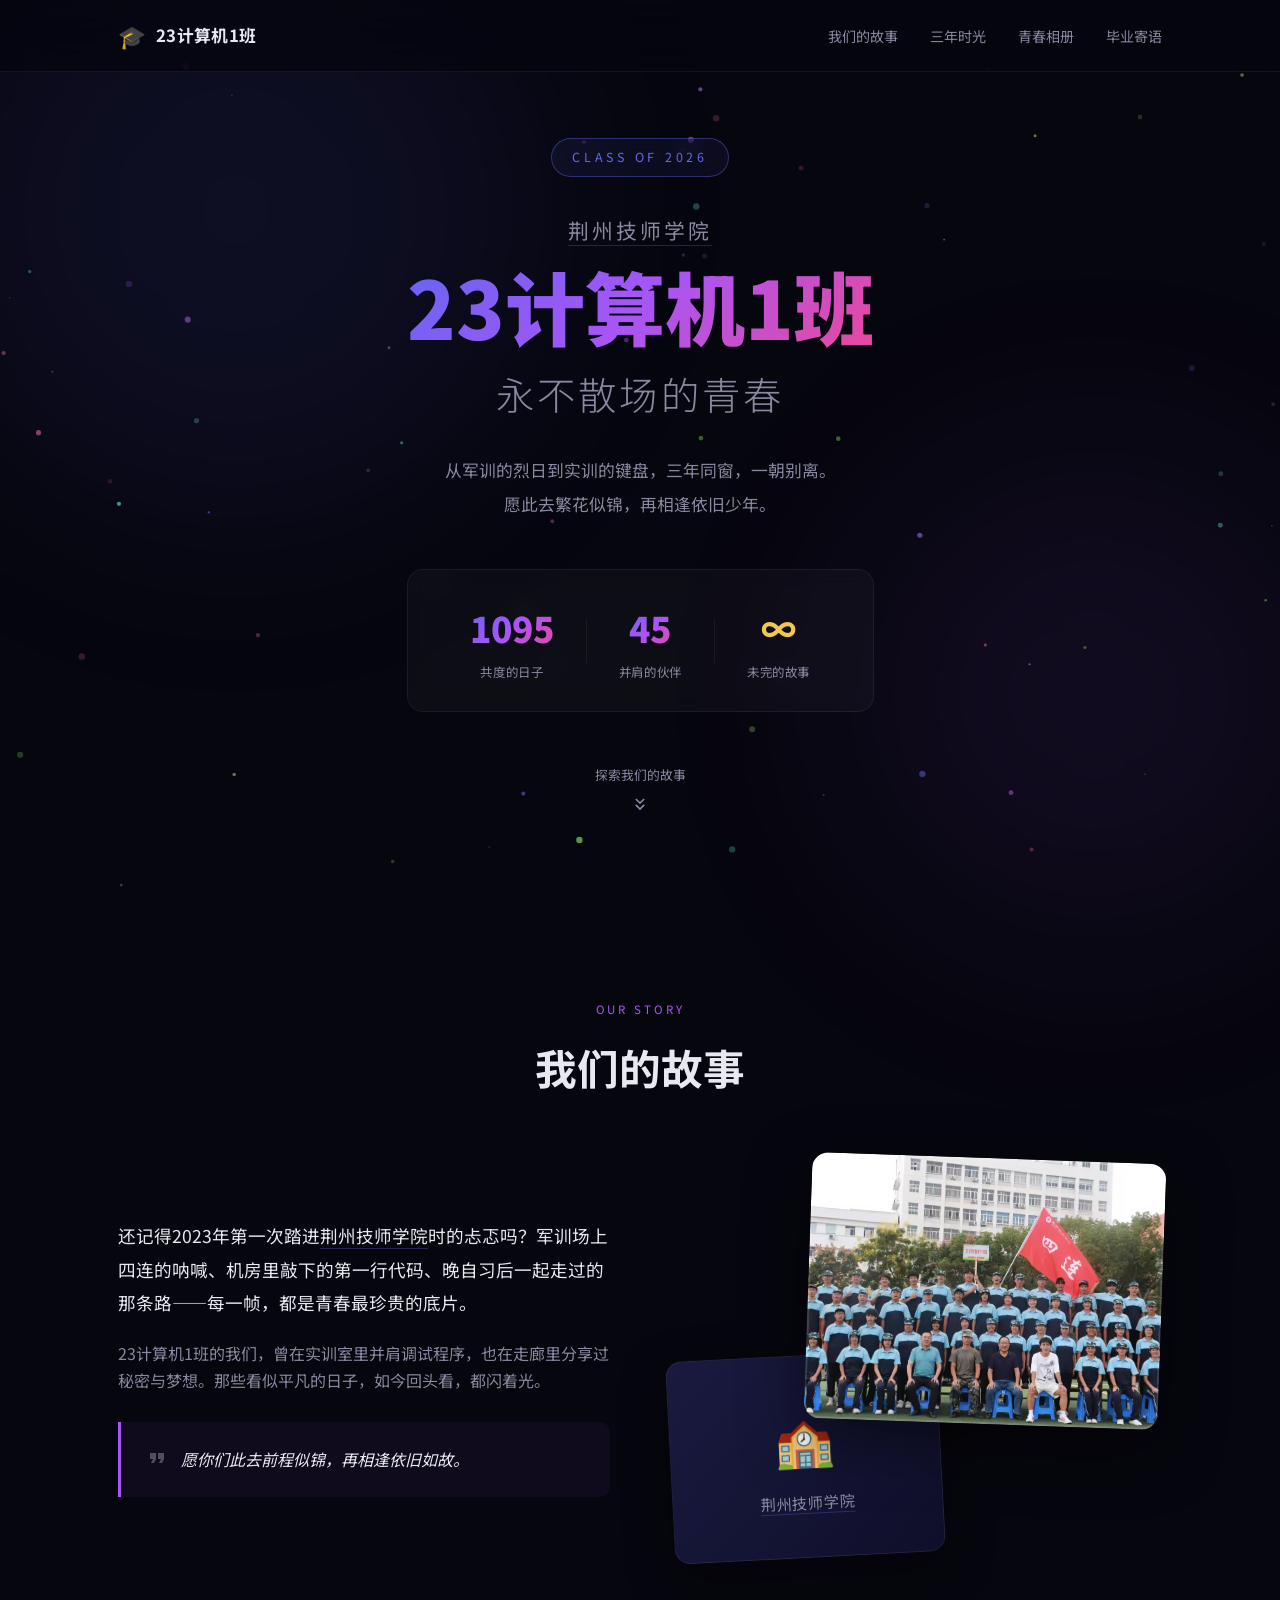
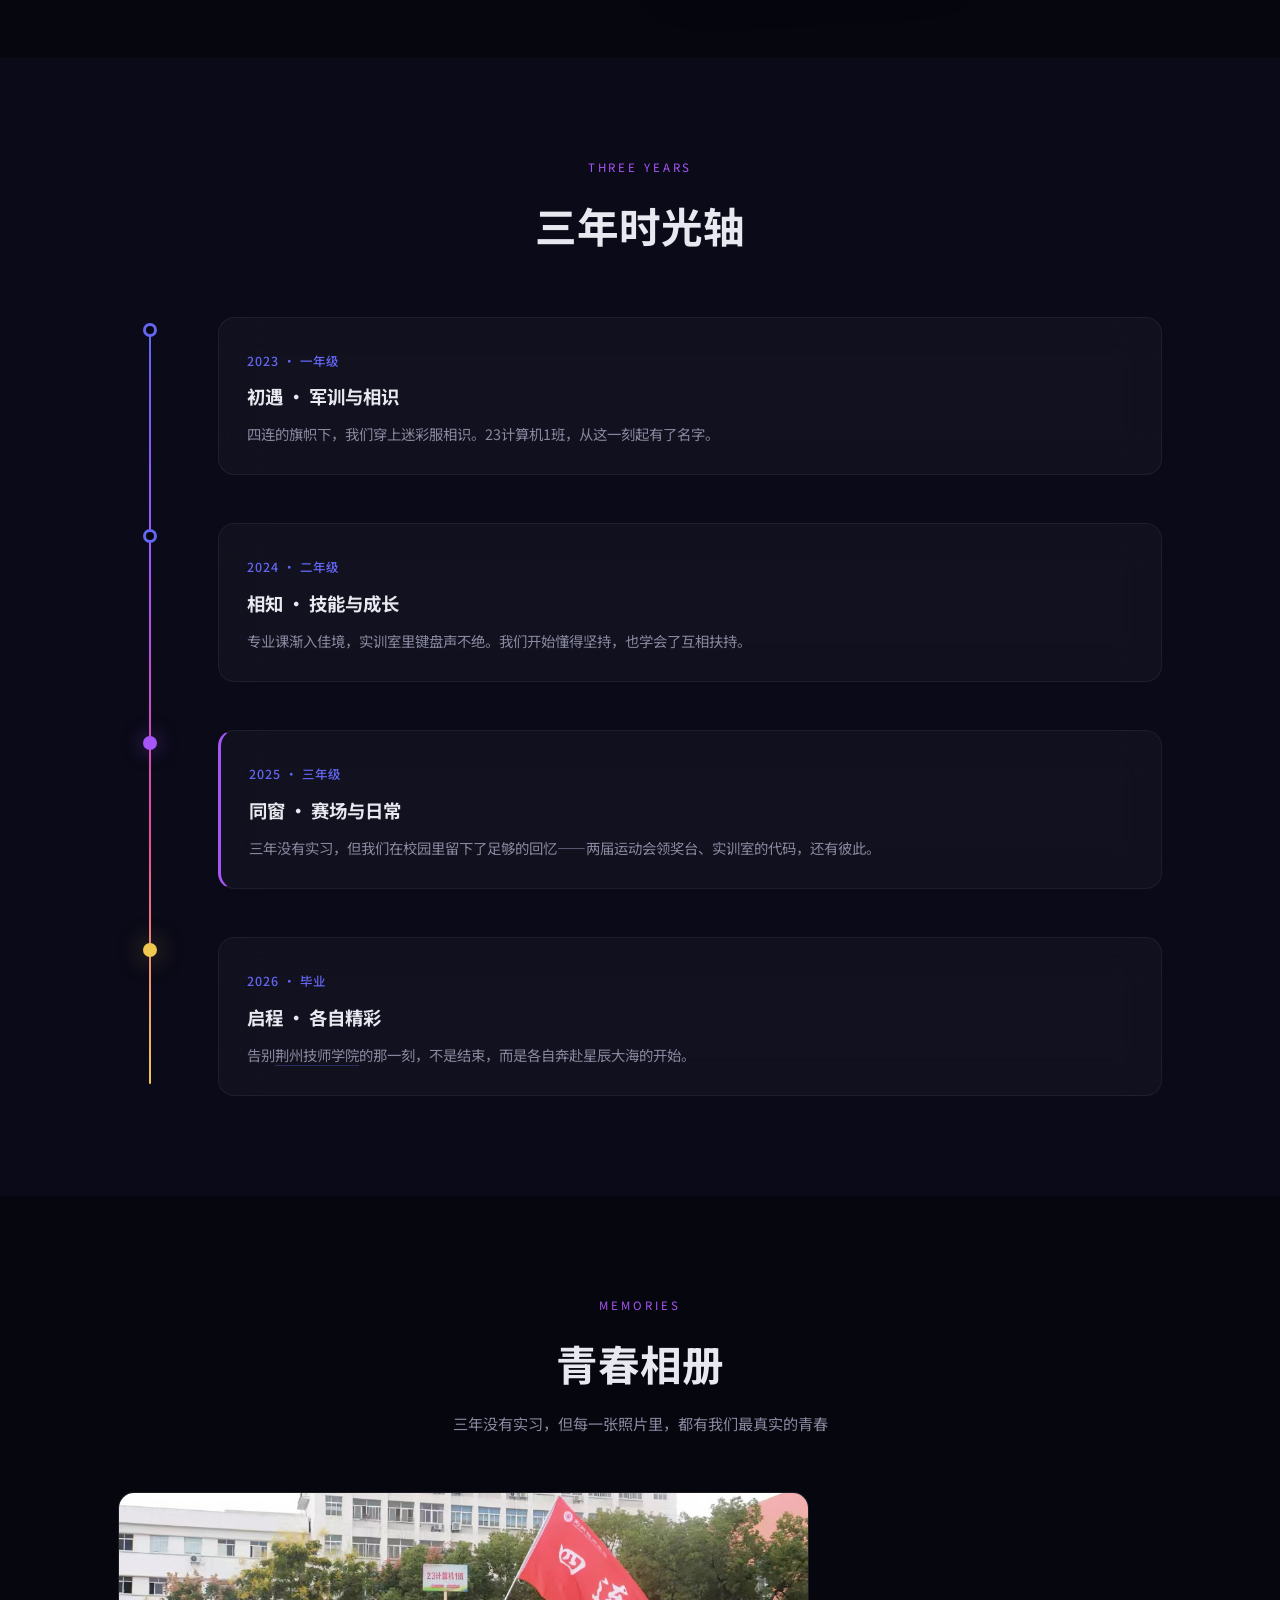
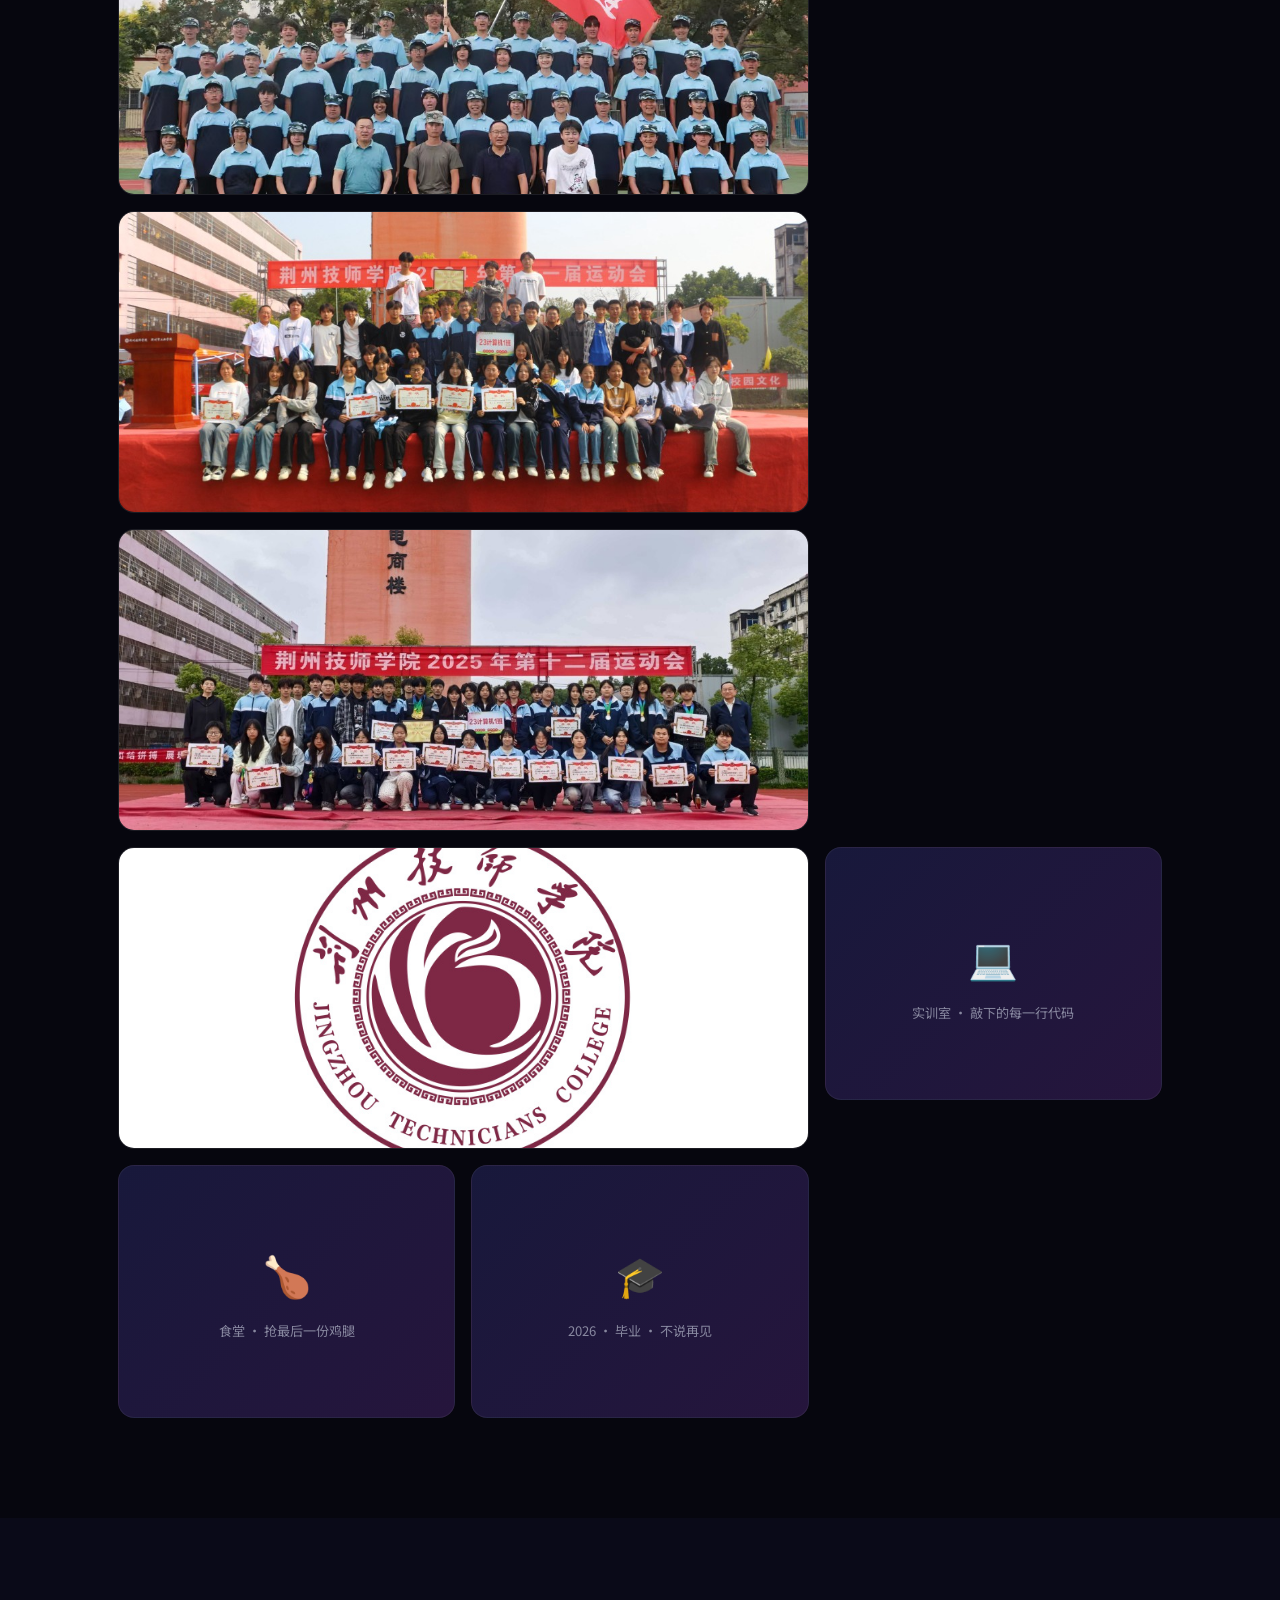
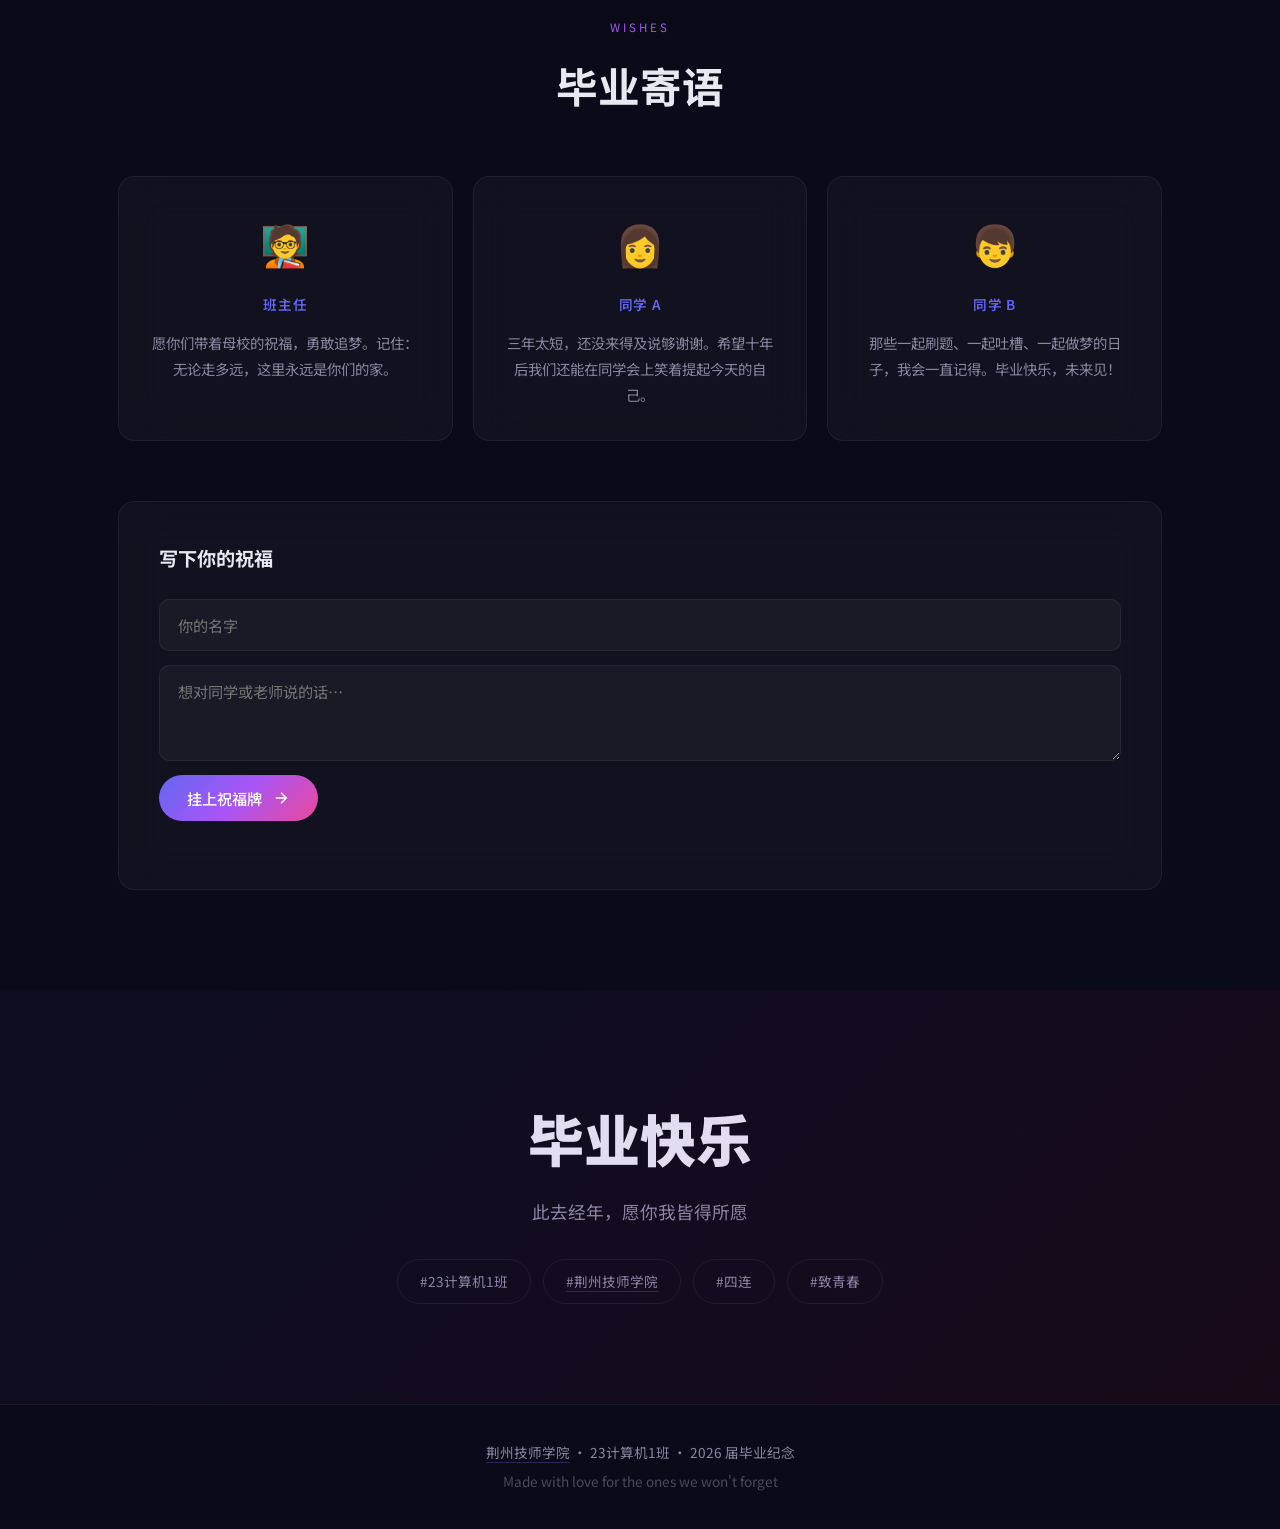
==== commit 79996f2a: "Add campus photo to gallery" ====
--- a/graduation/index.html
+++ b/graduation/index.html
@@ -182,6 +182,12 @@
               <span class="overlay-text">2025 · 第十二届运动会 · 集体荣誉</span>
             </div>
           </figure>
+          <figure class="gallery-item feature" data-caption="荆州技师学院">
+            <img src="memory-1.jpg" alt="荆州技师学院">
+            <div class="gallery-overlay">
+              <span class="overlay-text">荆州技师学院</span>
+            </div>
+          </figure>
           <figure class="gallery-item emoji-card" data-caption="实训室 · 敲下的每一行代码">
             <div class="emoji-content">
               <span class="emoji">💻</span>
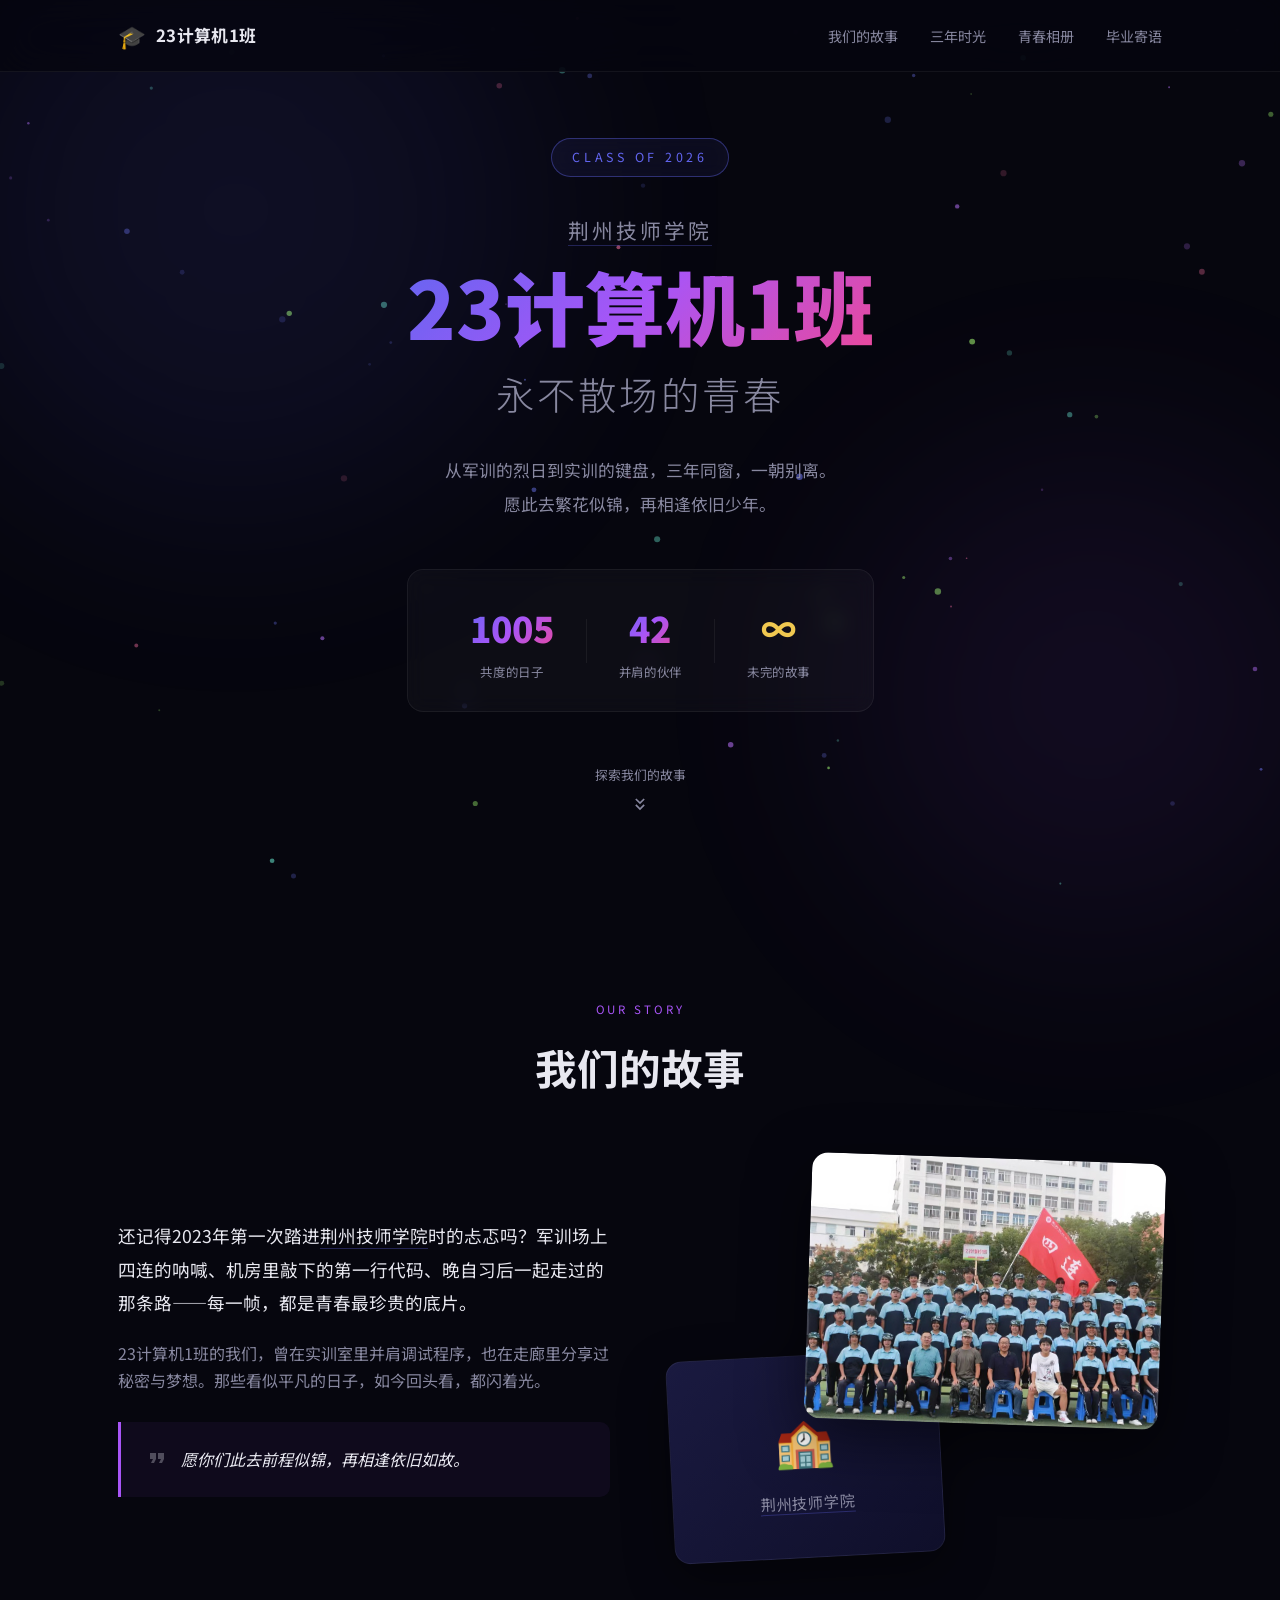
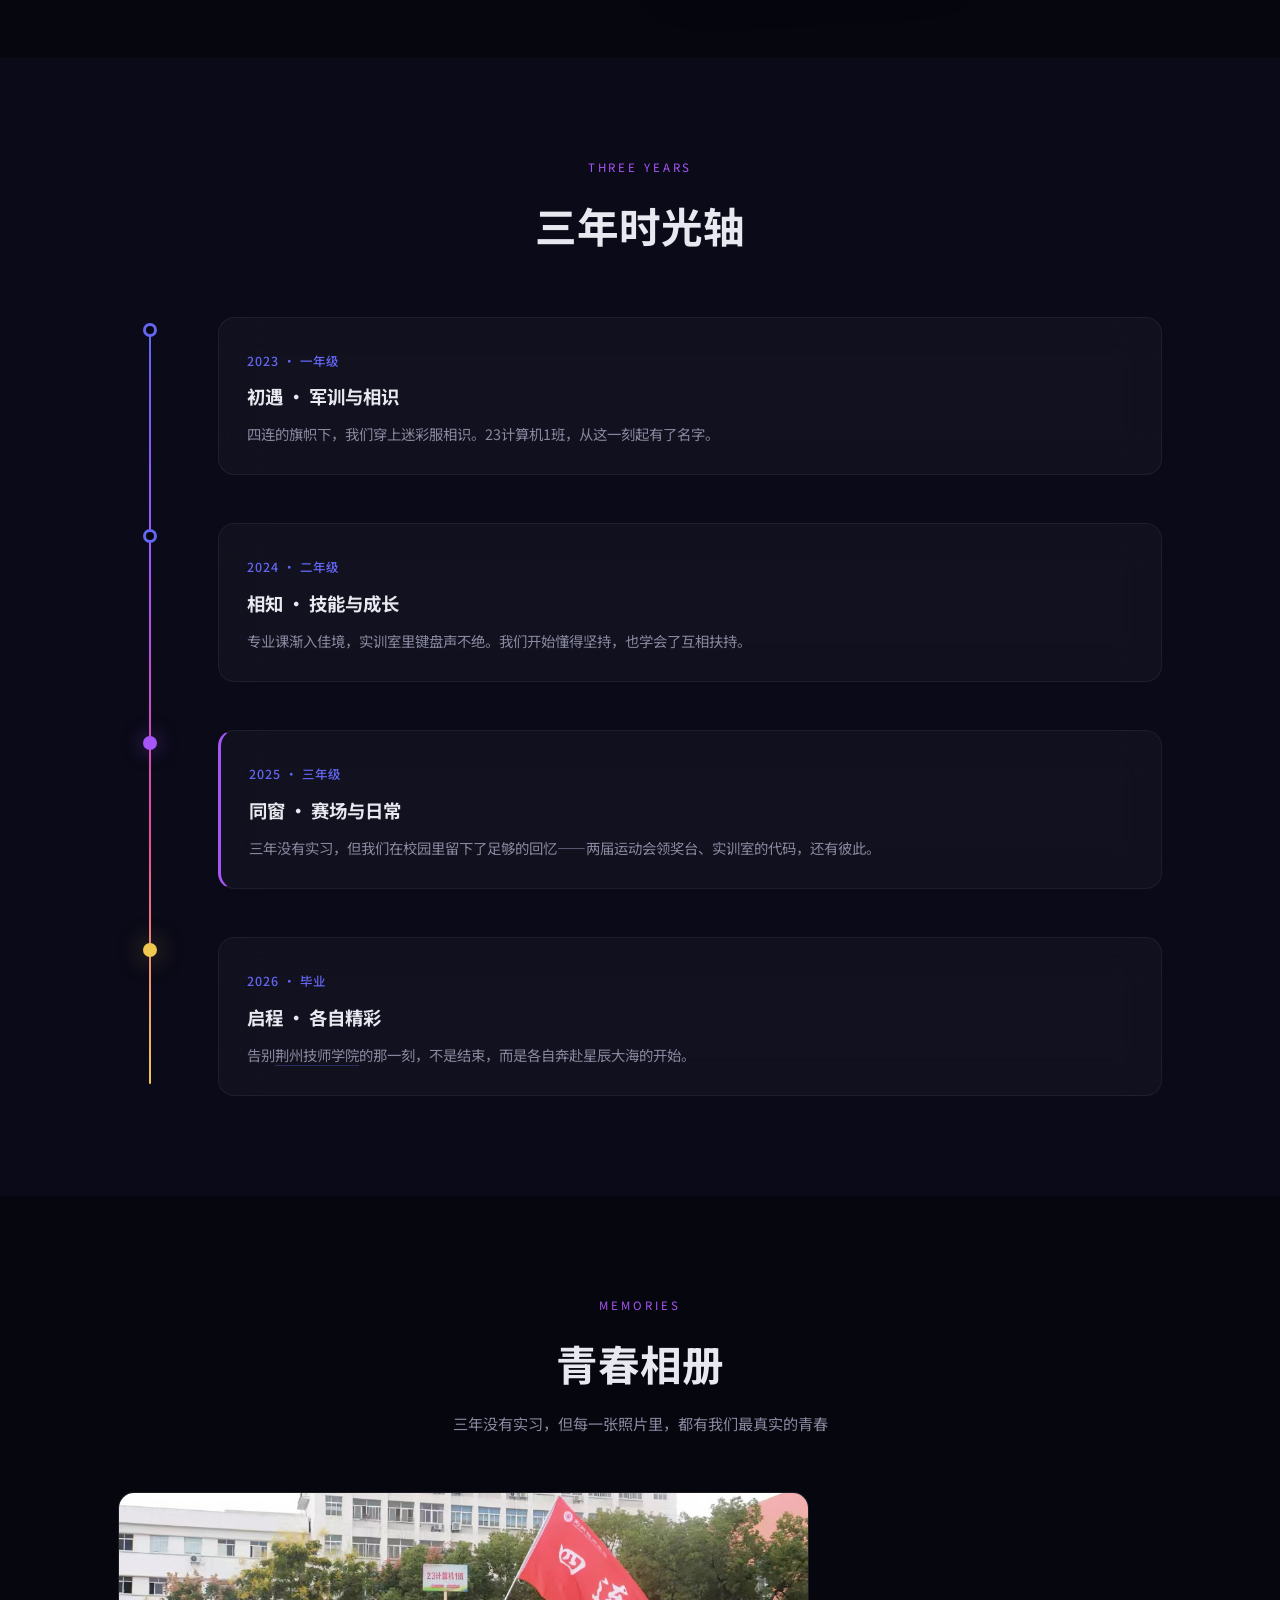
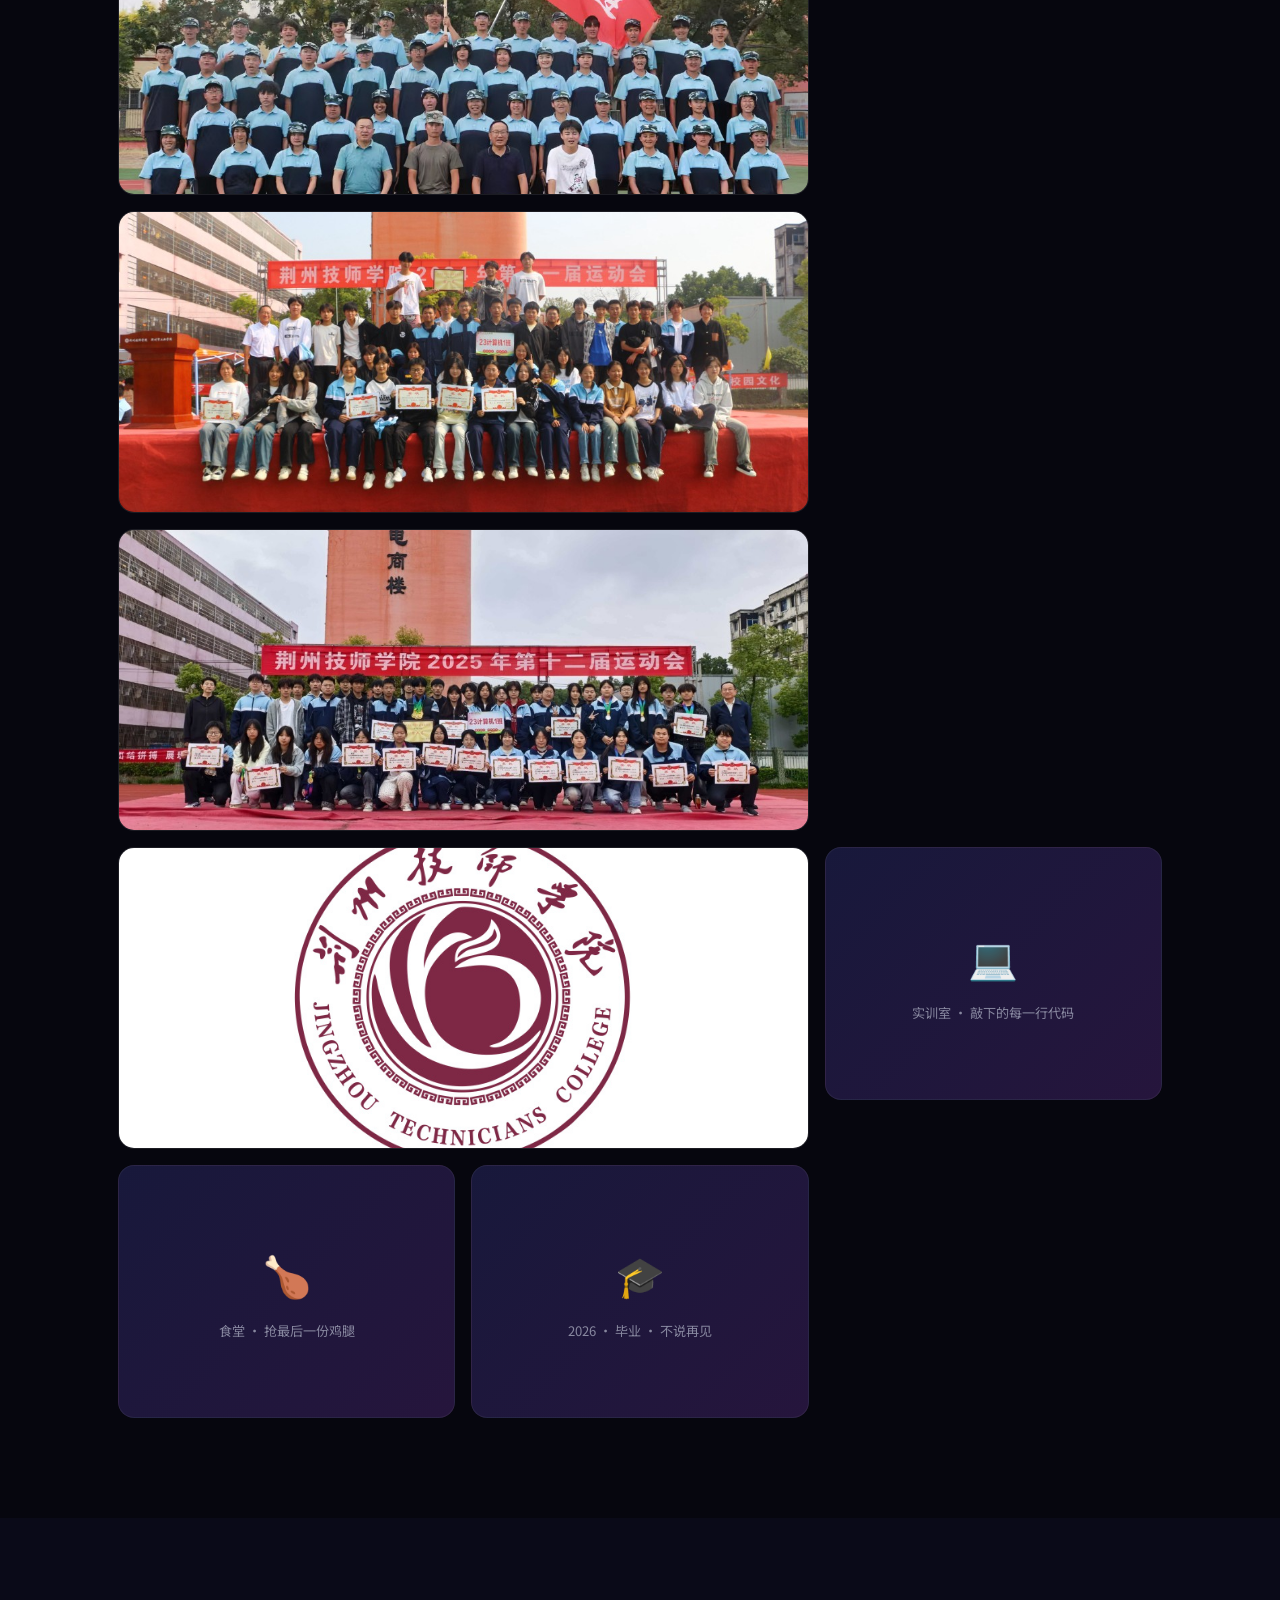
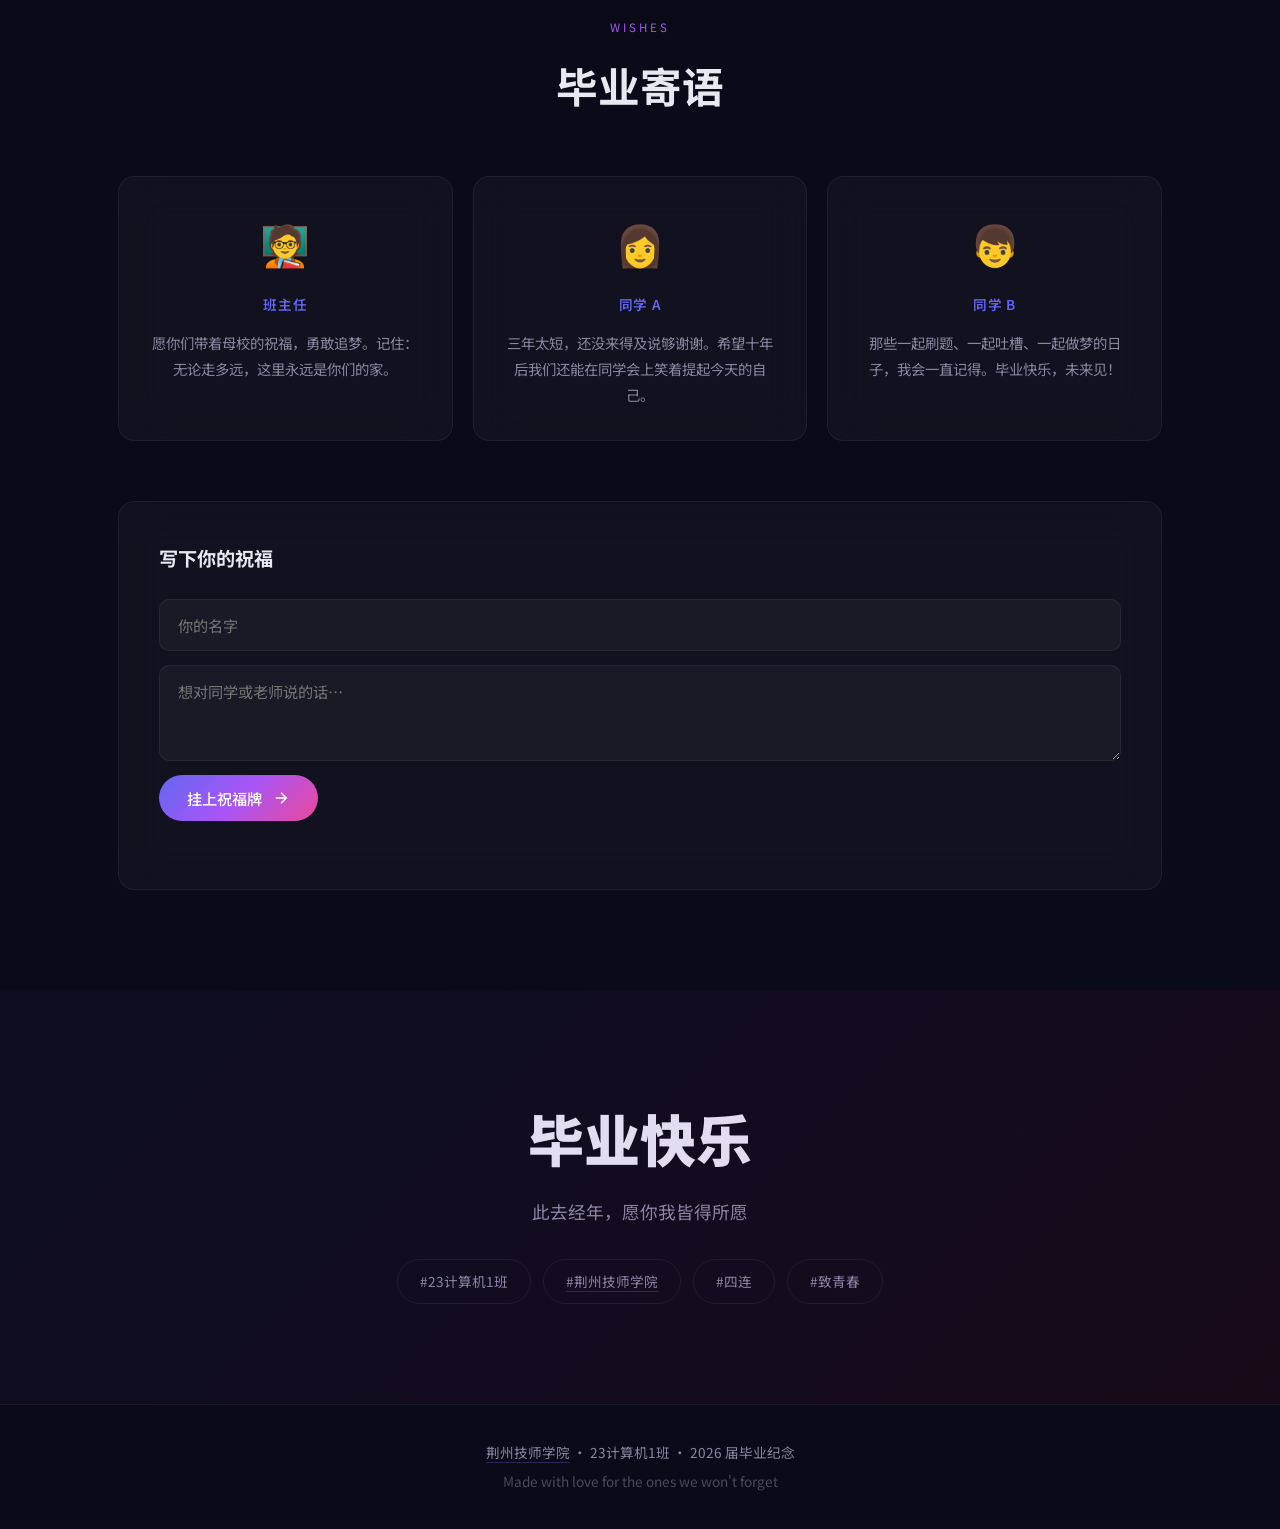
==== commit 85583430: "Update stats: 1005 days, 42 classmates" ====
--- a/graduation/index.html
+++ b/graduation/index.html
@@ -47,12 +47,12 @@
       </p>
       <div class="hero-stats">
         <div class="stat">
-          <span class="stat-num" data-count="1095">0</span>
+          <span class="stat-num" data-count="1005">0</span>
           <span class="stat-label">共度的日子</span>
         </div>
         <div class="stat-divider"></div>
         <div class="stat">
-          <span class="stat-num" data-count="45">0</span>
+          <span class="stat-num" data-count="42">0</span>
           <span class="stat-label">并肩的伙伴</span>
         </div>
         <div class="stat-divider"></div>
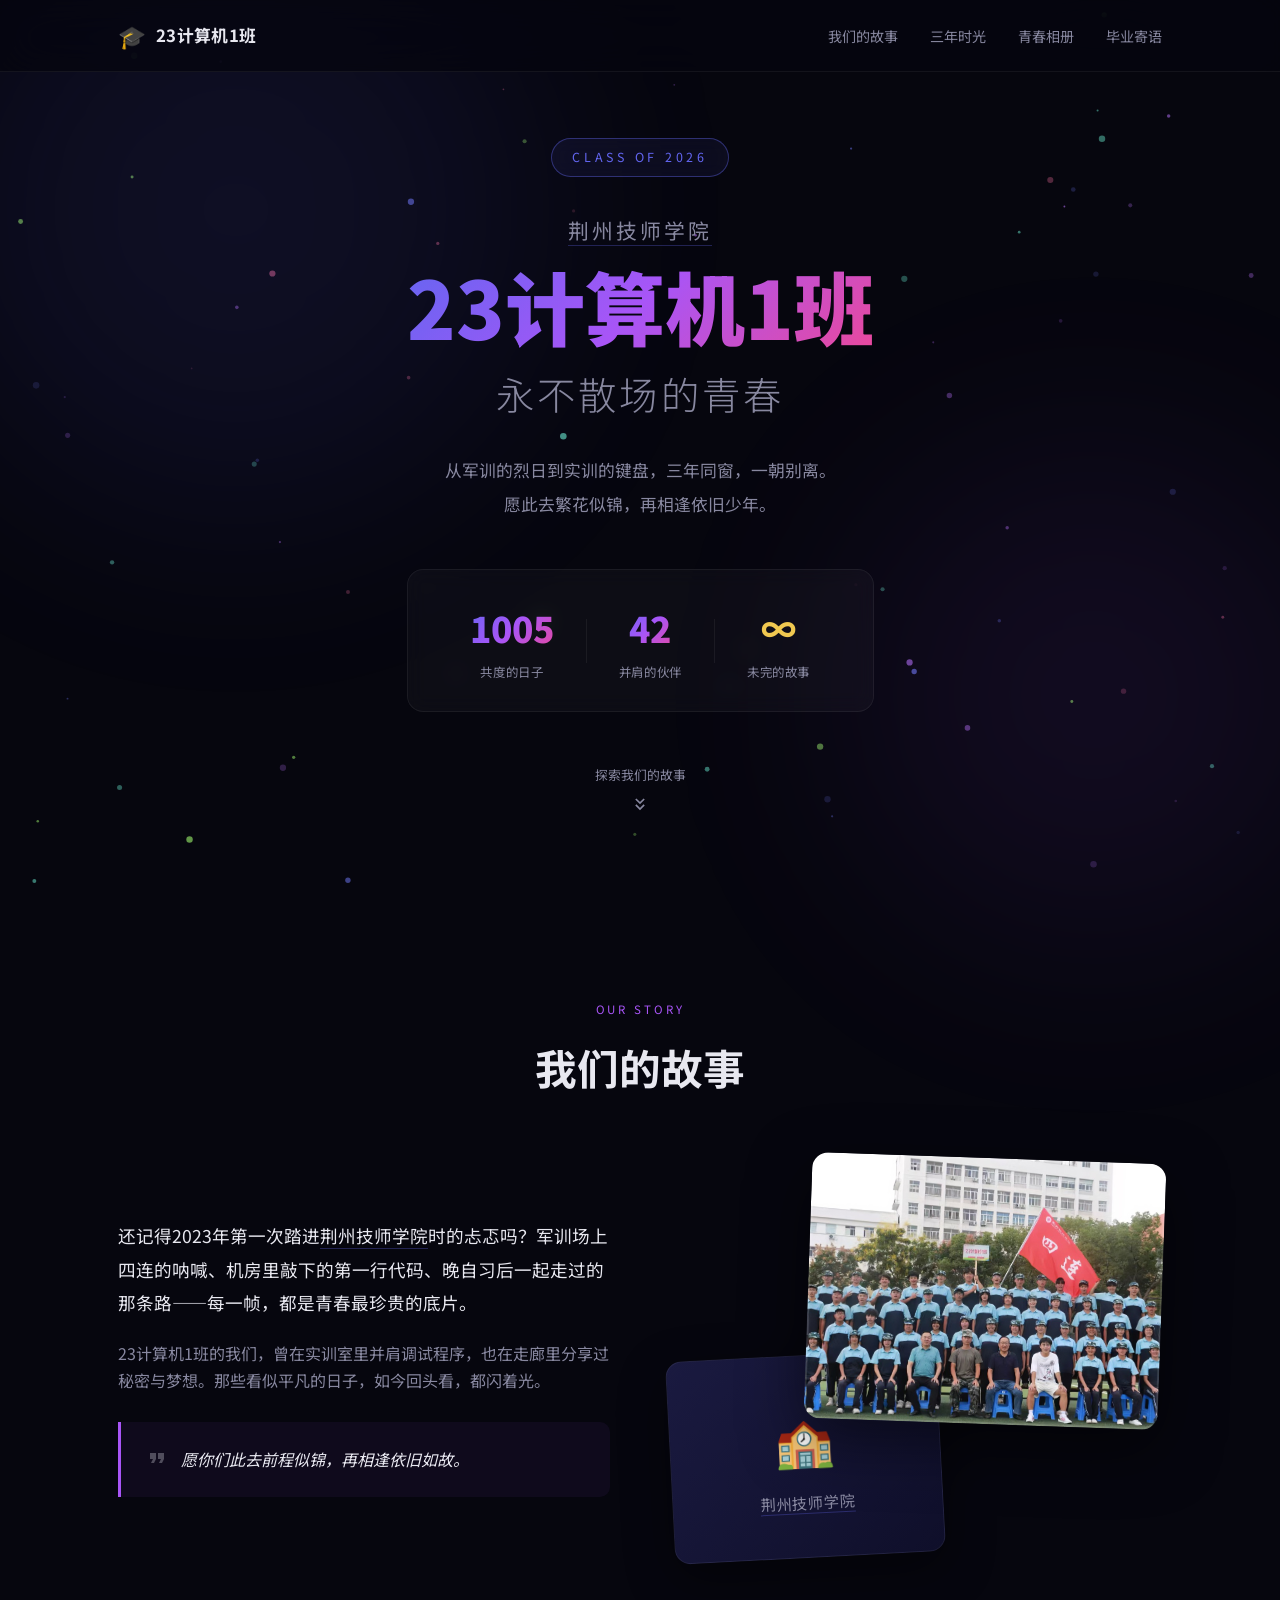
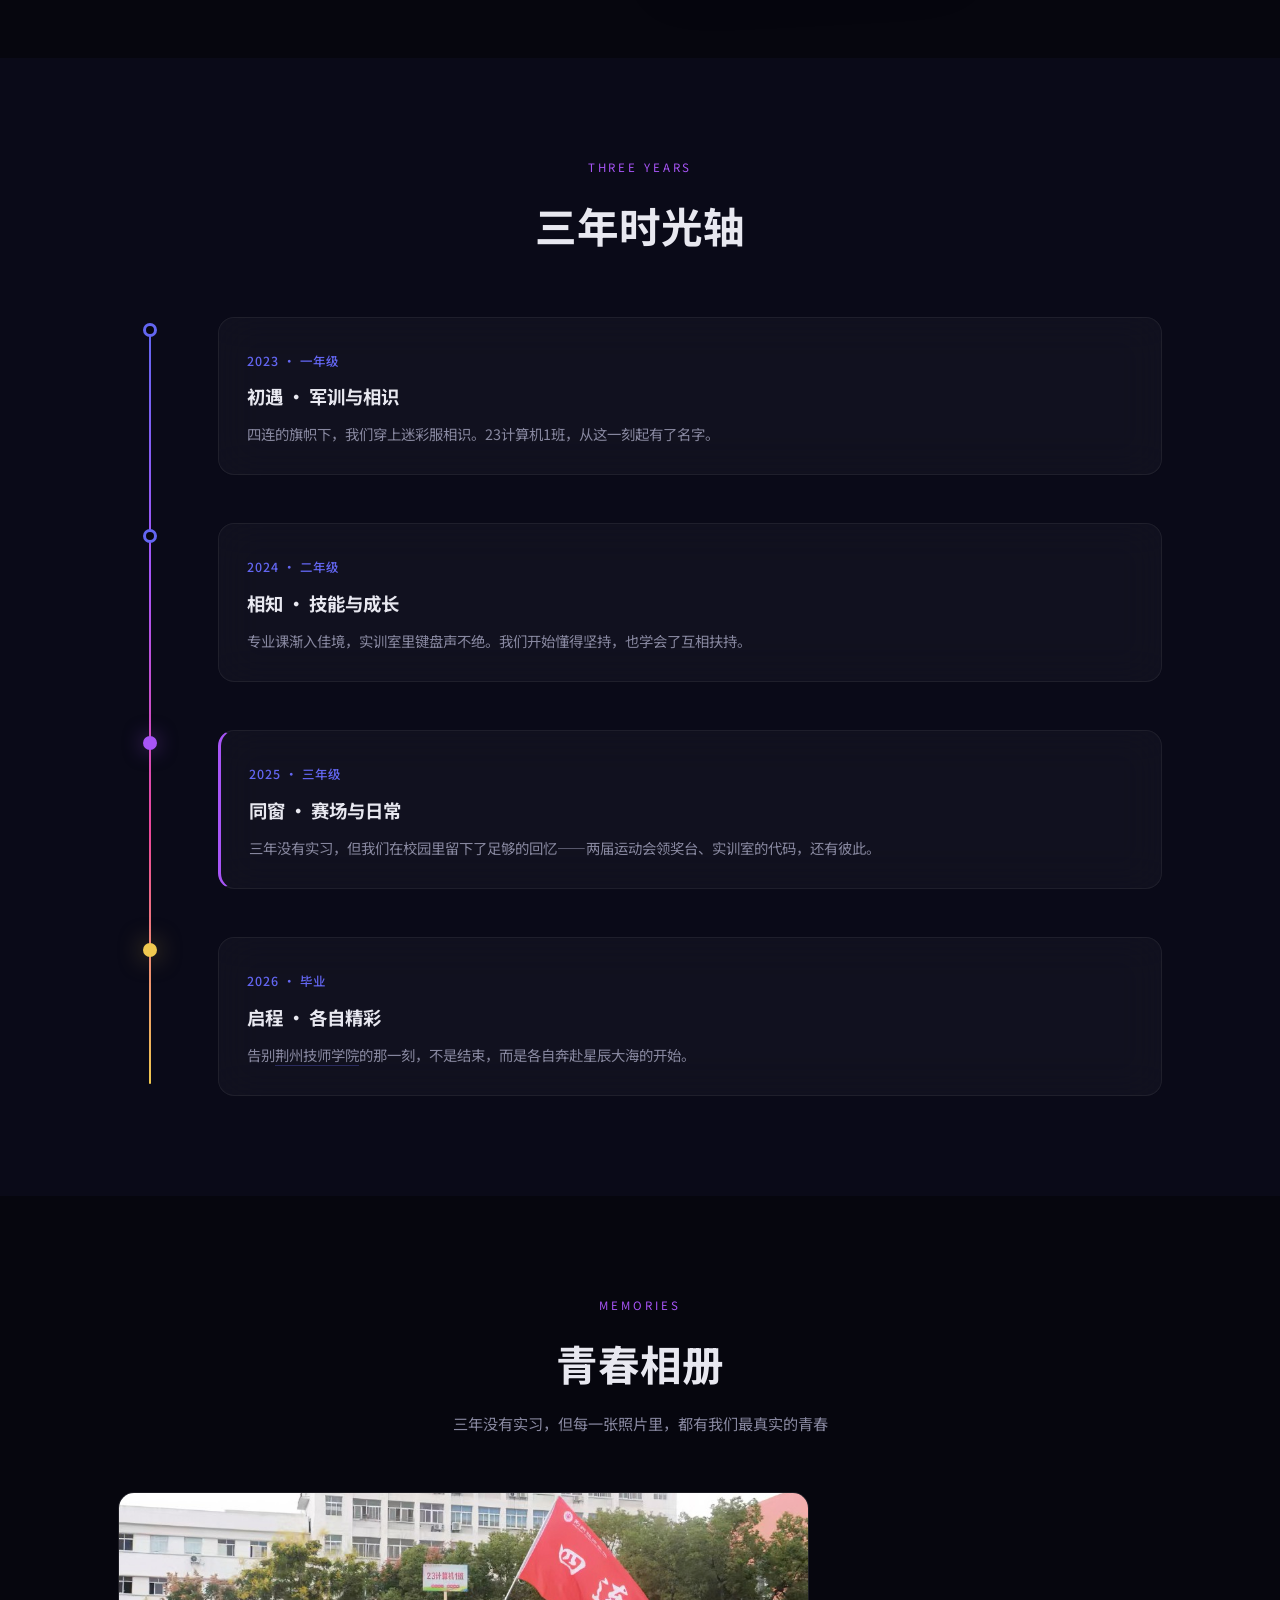
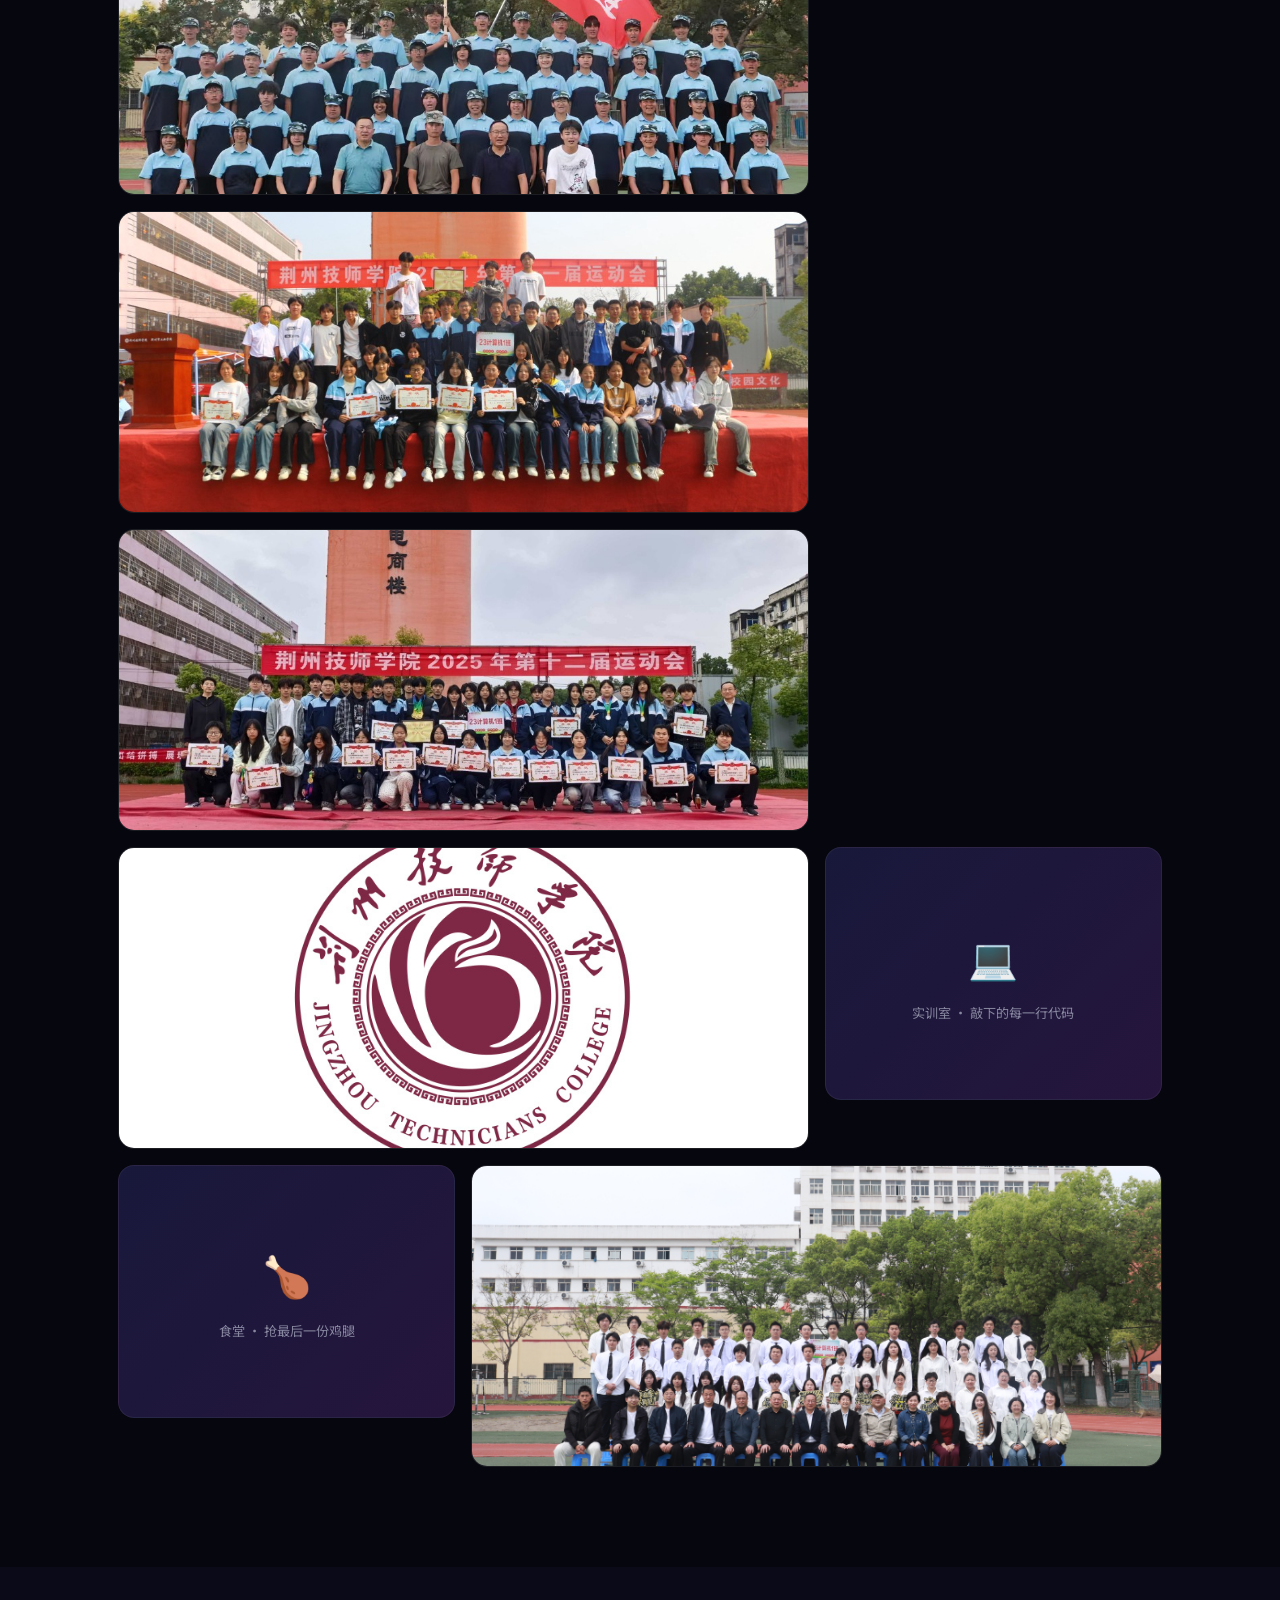
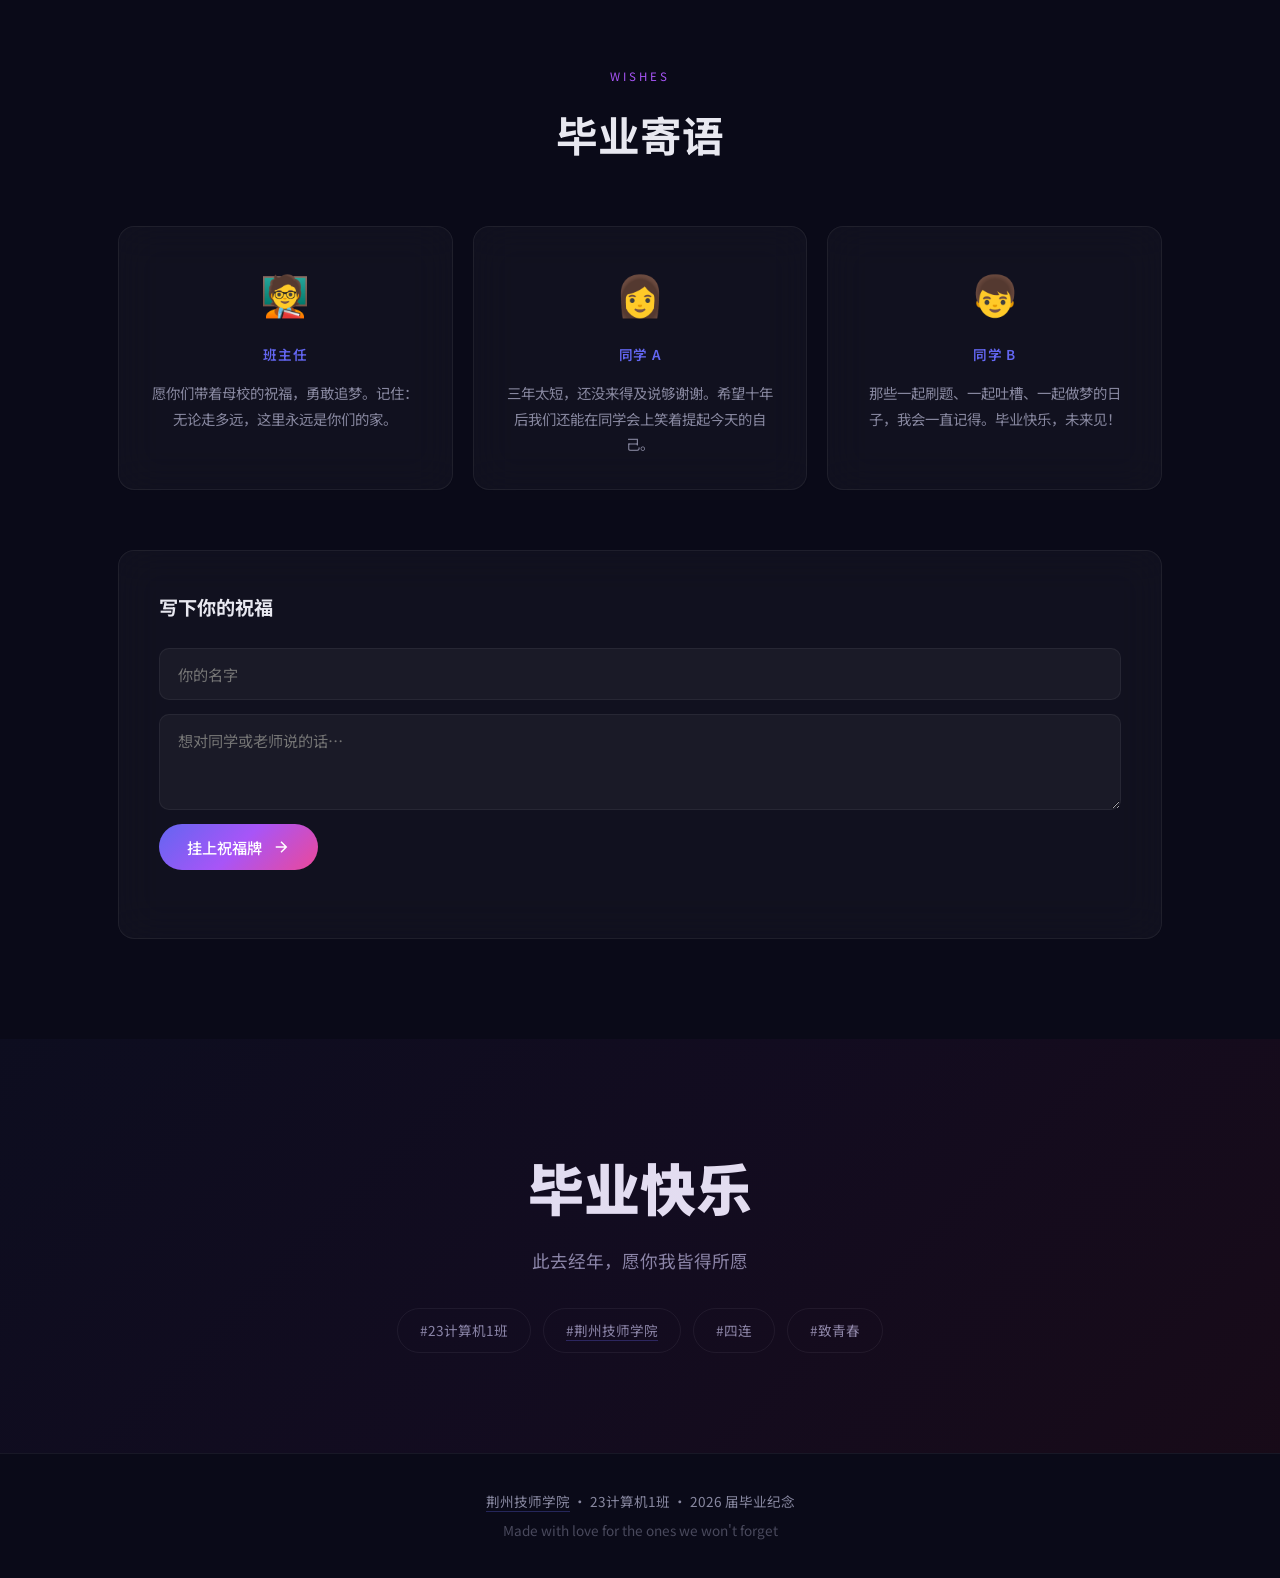
==== commit cf6e3b43: "Replace graduation emoji with actual photo" ====
--- a/graduation/index.html
+++ b/graduation/index.html
@@ -200,10 +200,10 @@
               <span class="emoji-label">食堂 · 抢最后一份鸡腿</span>
             </div>
           </figure>
-          <figure class="gallery-item emoji-card" data-caption="2026 · 毕业 · 不说再见">
-            <div class="emoji-content">
-              <span class="emoji">🎓</span>
-              <span class="emoji-label">2026 · 毕业 · 不说再见</span>
+          <figure class="gallery-item feature" data-caption="2026 · 毕业 · 不说再见">
+            <img src="grad-photo.jpg" alt="2026毕业不说再见">
+            <div class="gallery-overlay">
+              <span class="overlay-text">2026 · 毕业 · 不说再见</span>
             </div>
           </figure>
         </div>
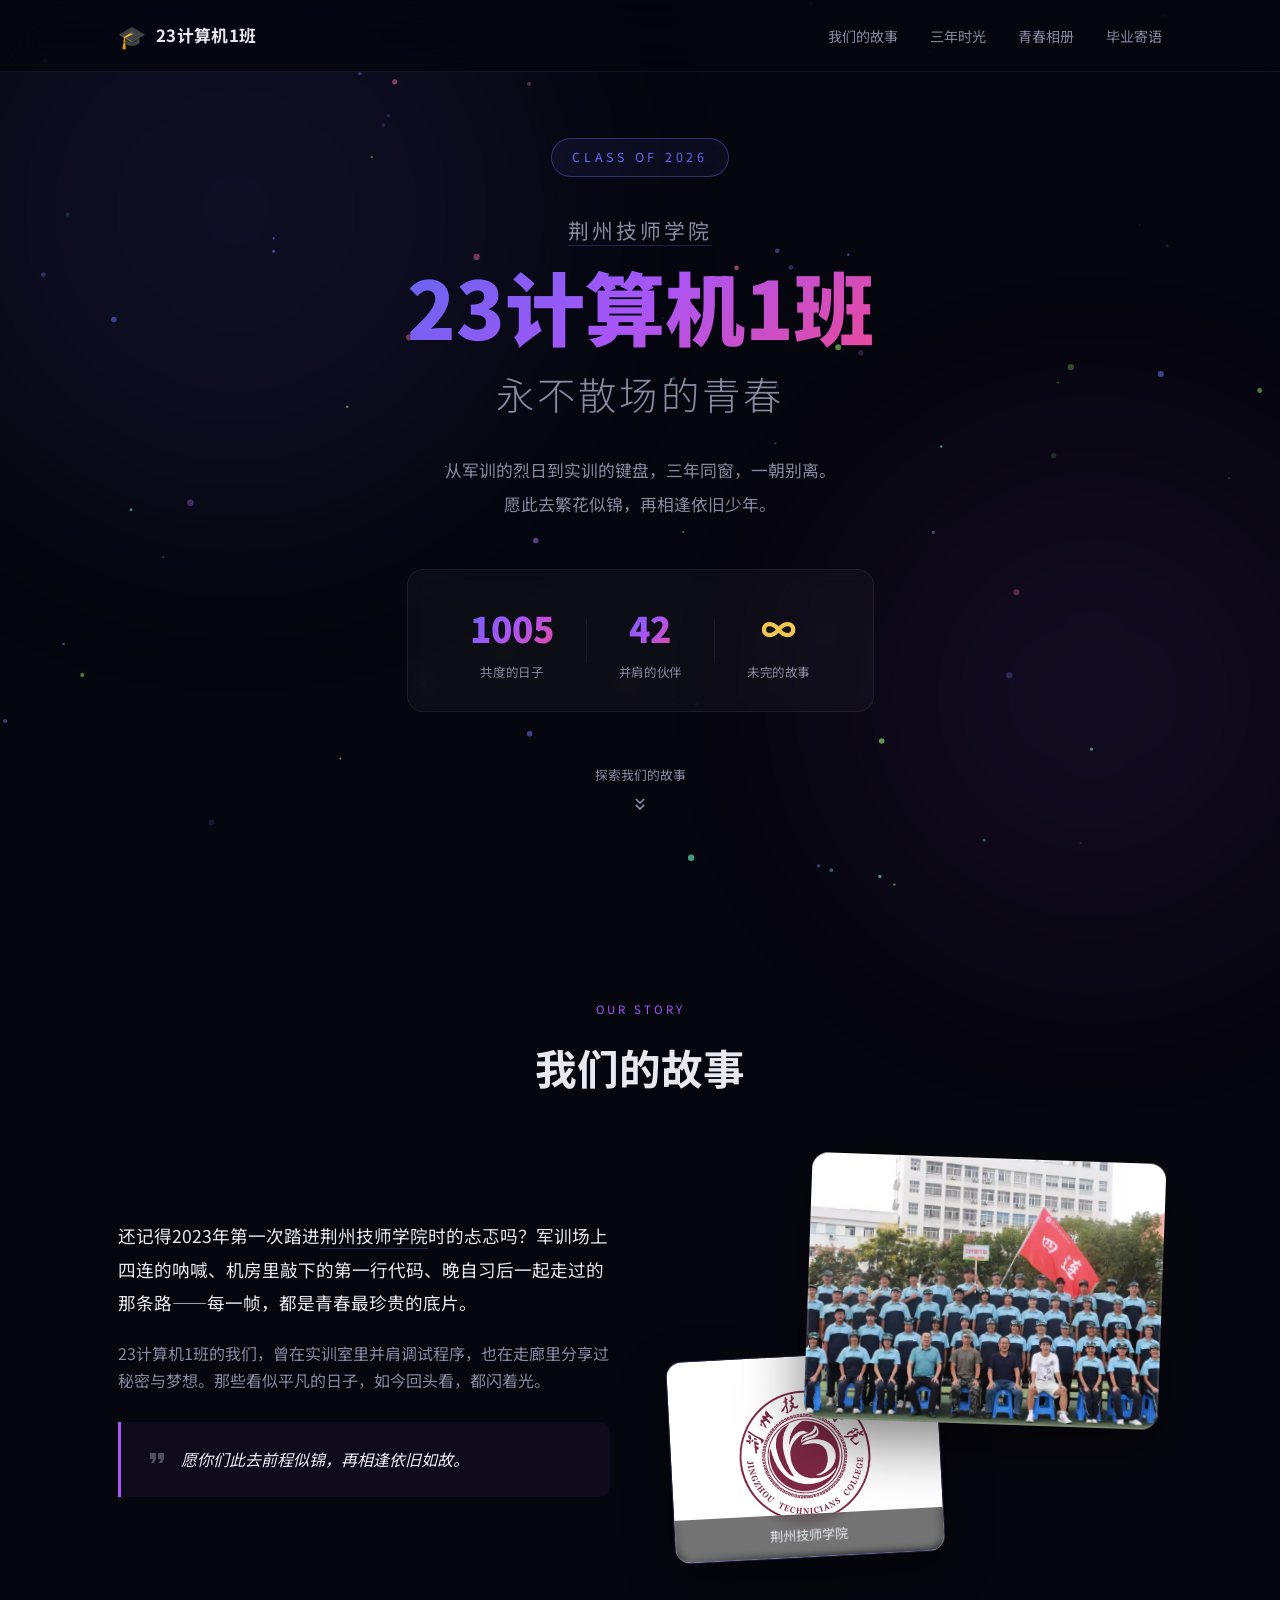
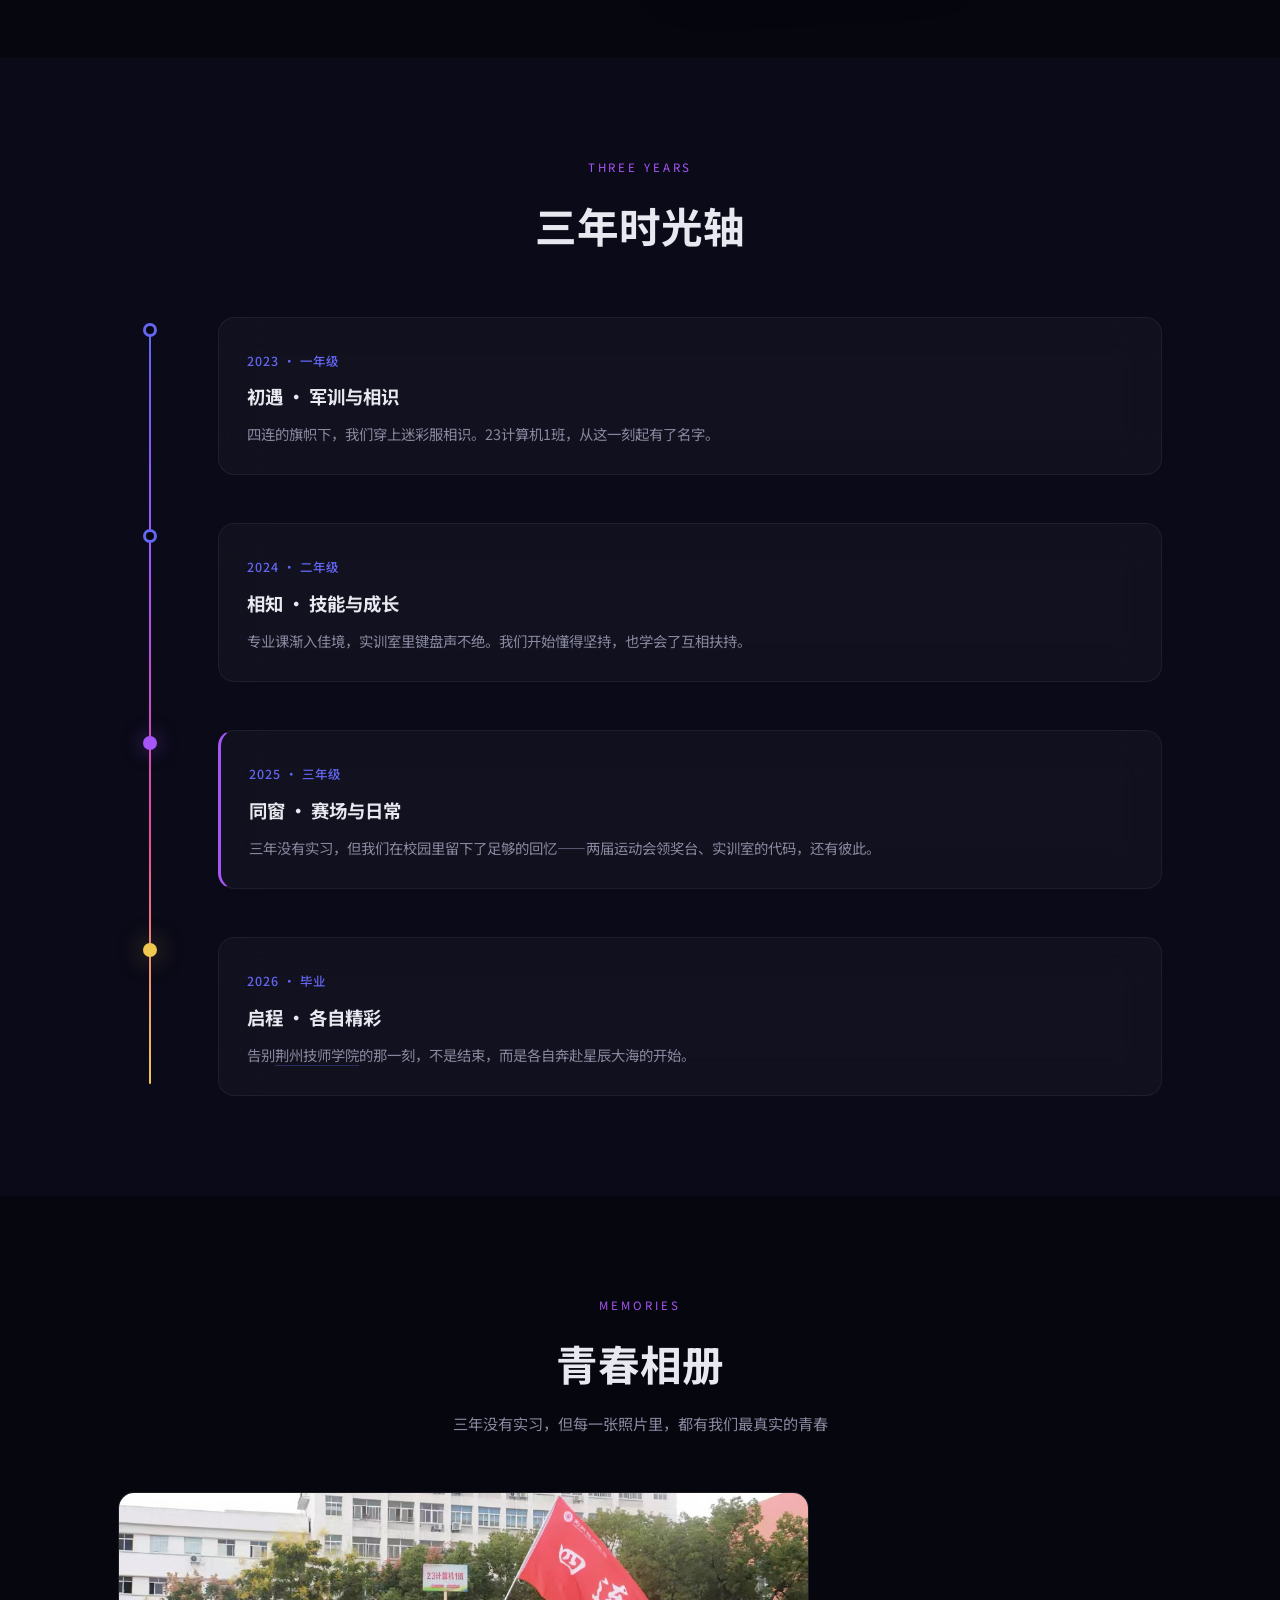
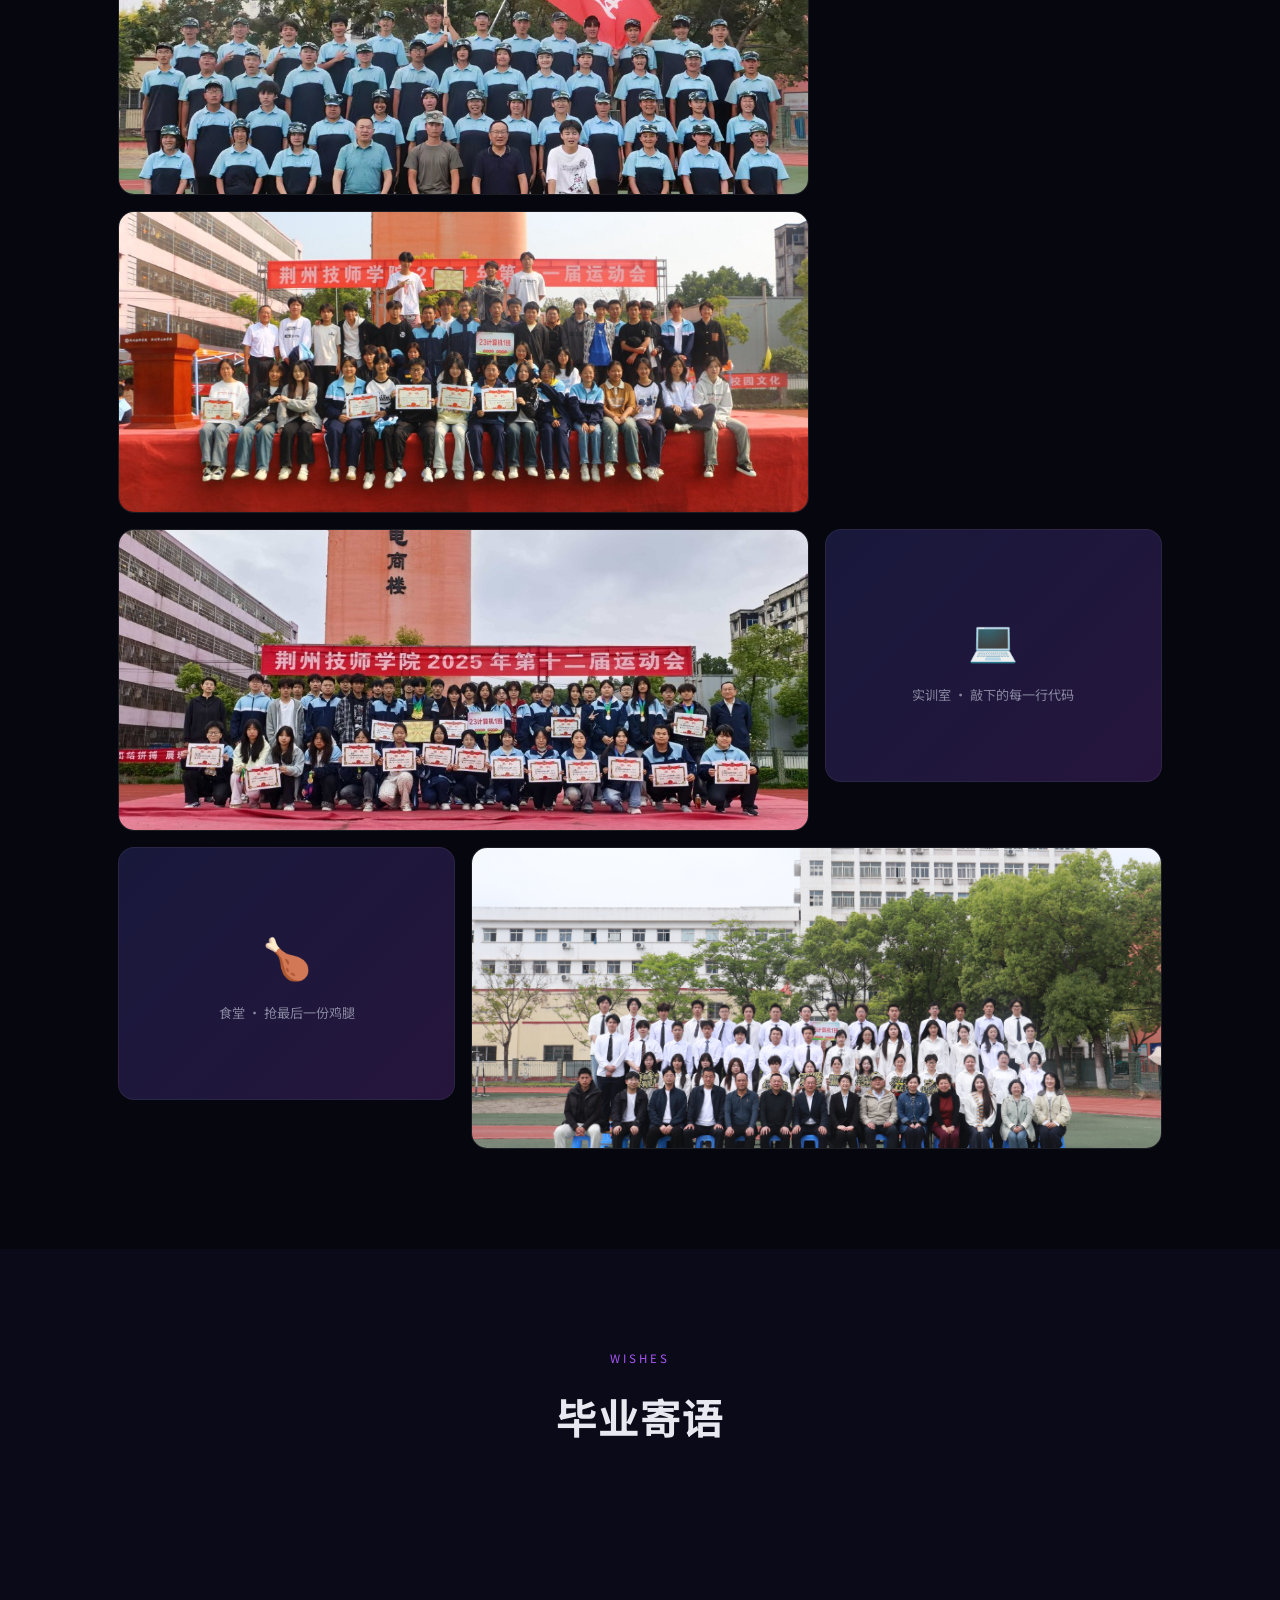
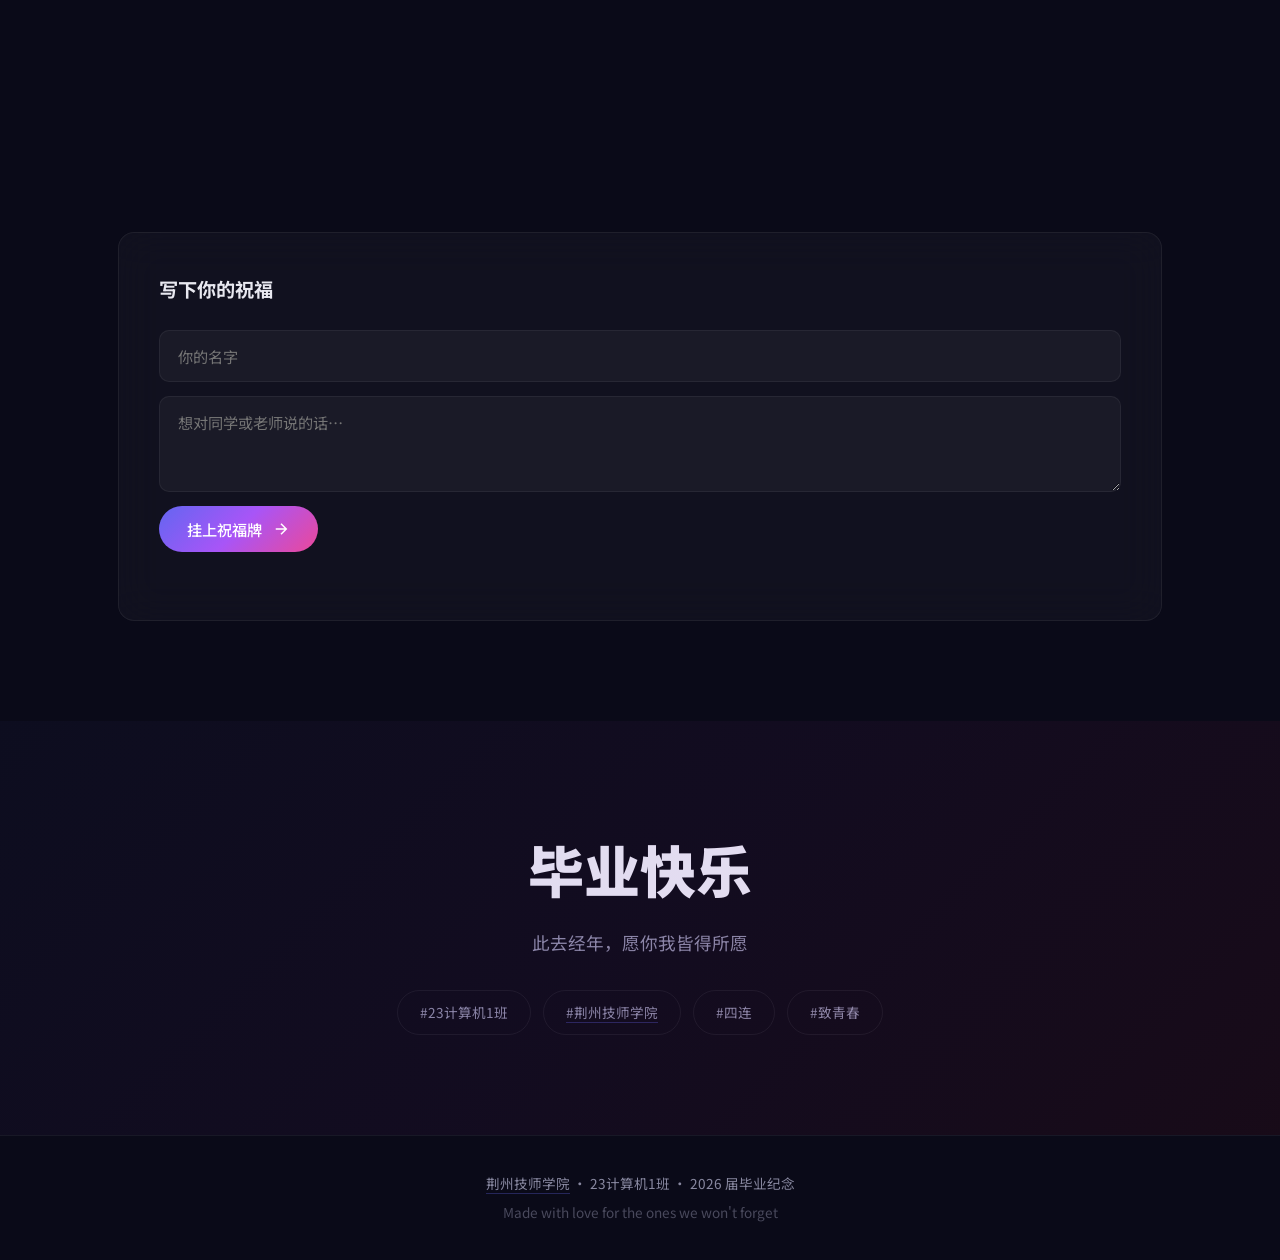
==== commit 82ba24d4: "Move campus photo from gallery to story section" ====
--- a/graduation/index.html
+++ b/graduation/index.html
@@ -94,10 +94,8 @@
               <div class="photo-border"></div>
             </div>
             <div class="story-photo-sub">
-              <div class="school-badge">
-                <span class="badge-icon">🏫</span>
-                <span class="badge-text"><a href="https://www.jzjsxy.cn/" target="_blank" rel="noopener">荆州技师学院</a></span>
-              </div>
+              <img src="memory-1.jpg" alt="荆州技师学院">
+              <a href="https://www.jzjsxy.cn/" target="_blank" rel="noopener" class="school-link">荆州技师学院</a>
             </div>
           </div>
         </div>
@@ -180,12 +178,6 @@
             <img src="sports-2025.png" alt="2025年第十二届运动会">
             <div class="gallery-overlay">
               <span class="overlay-text">2025 · 第十二届运动会 · 集体荣誉</span>
-            </div>
-          </figure>
-          <figure class="gallery-item feature" data-caption="荆州技师学院">
-            <img src="memory-1.jpg" alt="荆州技师学院">
-            <div class="gallery-overlay">
-              <span class="overlay-text">荆州技师学院</span>
             </div>
           </figure>
           <figure class="gallery-item emoji-card" data-caption="实训室 · 敲下的每一行代码">
--- a/graduation/style.css
+++ b/graduation/style.css
@@ -179,12 +179,17 @@
   border: 1px solid var(--border); transform: rotate(-3deg); z-index: 1;
   box-shadow: 0 16px 48px rgba(0,0,0,0.4);
 }
-.school-badge {
-  width: 100%; height: 100%; display: flex; flex-direction: column;
-  align-items: center; justify-content: center; gap: 12px;
-}
-.badge-icon { font-size: 3rem; }
-.badge-text { font-size: 0.95rem; color: var(--text-muted); letter-spacing: 0.05em; }
+.story-photo-sub img {
+  width: 100%; height: 100%; object-fit: cover; display: block;
+}
+.school-link {
+  position: absolute; bottom: 0; left: 0; right: 0;
+  padding: 10px; text-align: center; font-size: 0.82rem;
+  color: var(--text); background: rgba(0,0,0,0.55);
+  backdrop-filter: blur(4px); text-decoration: none;
+  transition: color 0.25s;
+}
+.school-link:hover { color: var(--accent-1); }
 
 /* Glass cards */
 .glass-card {
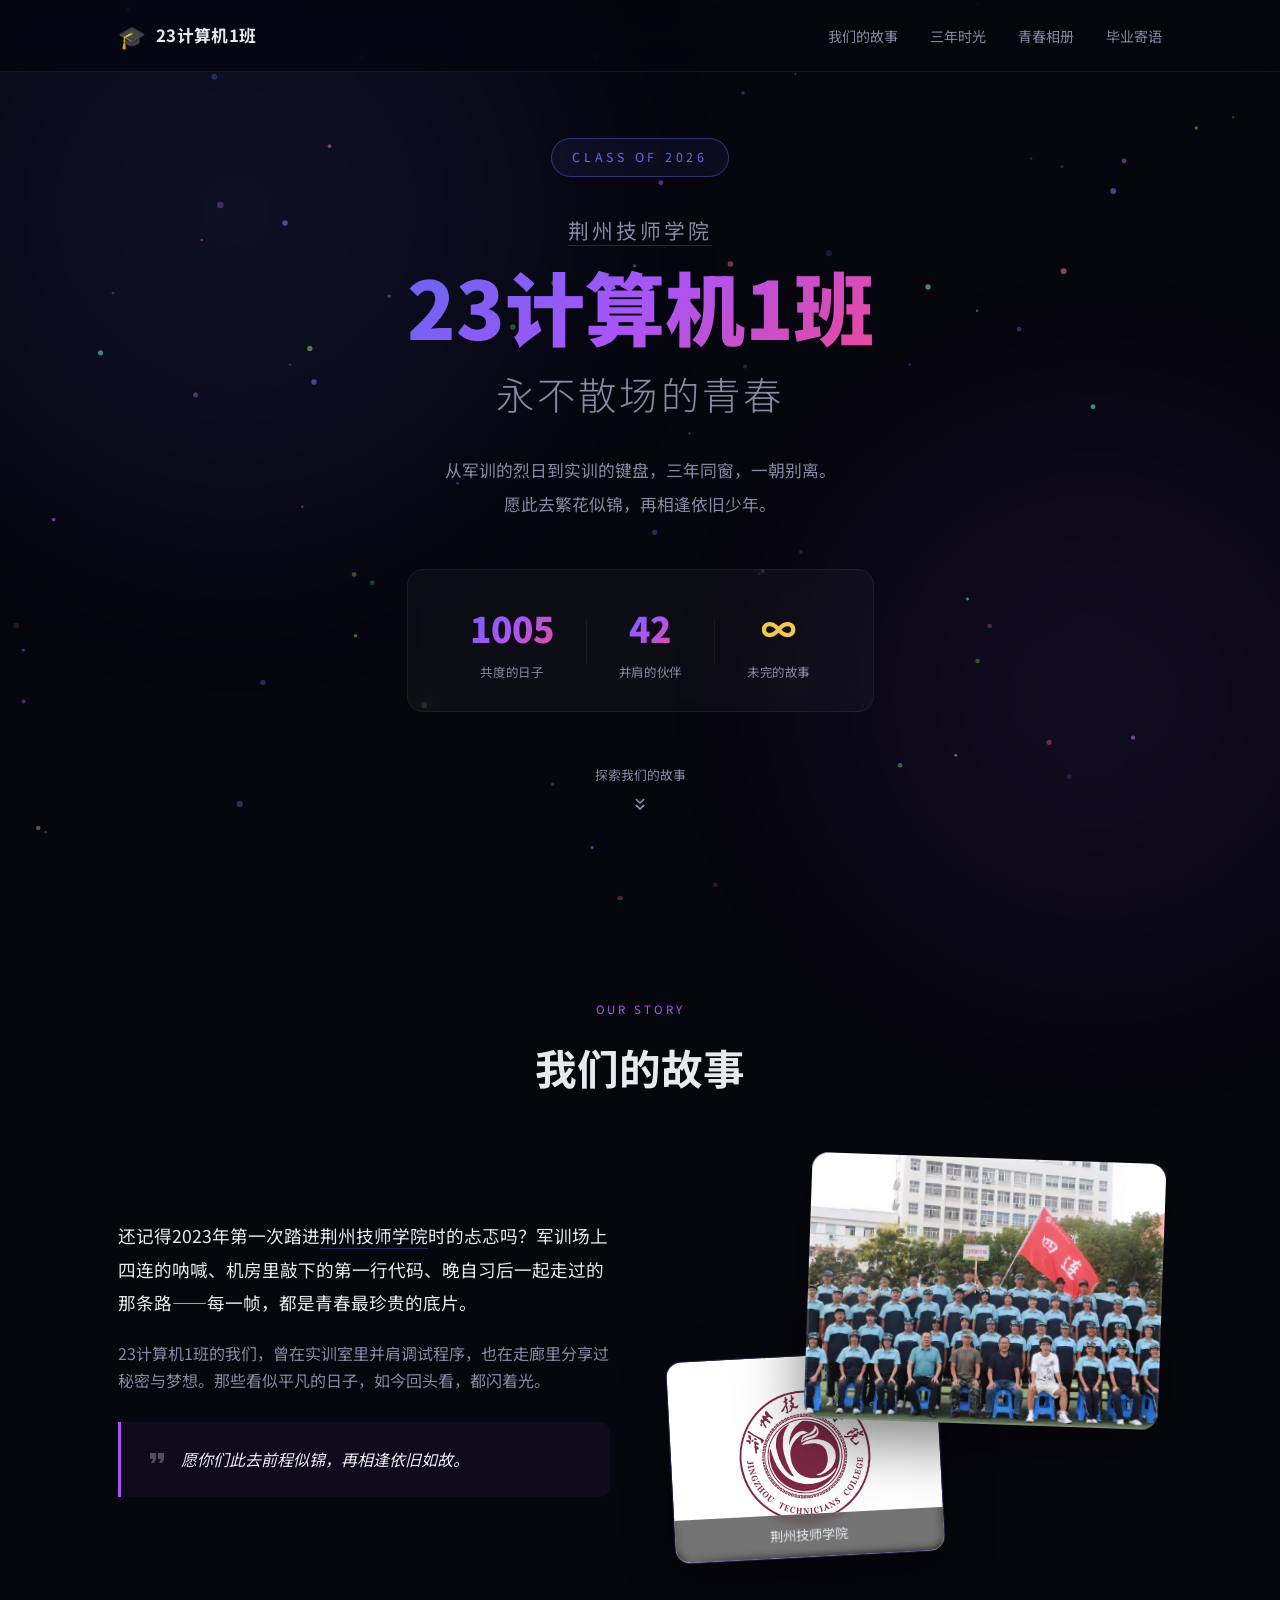
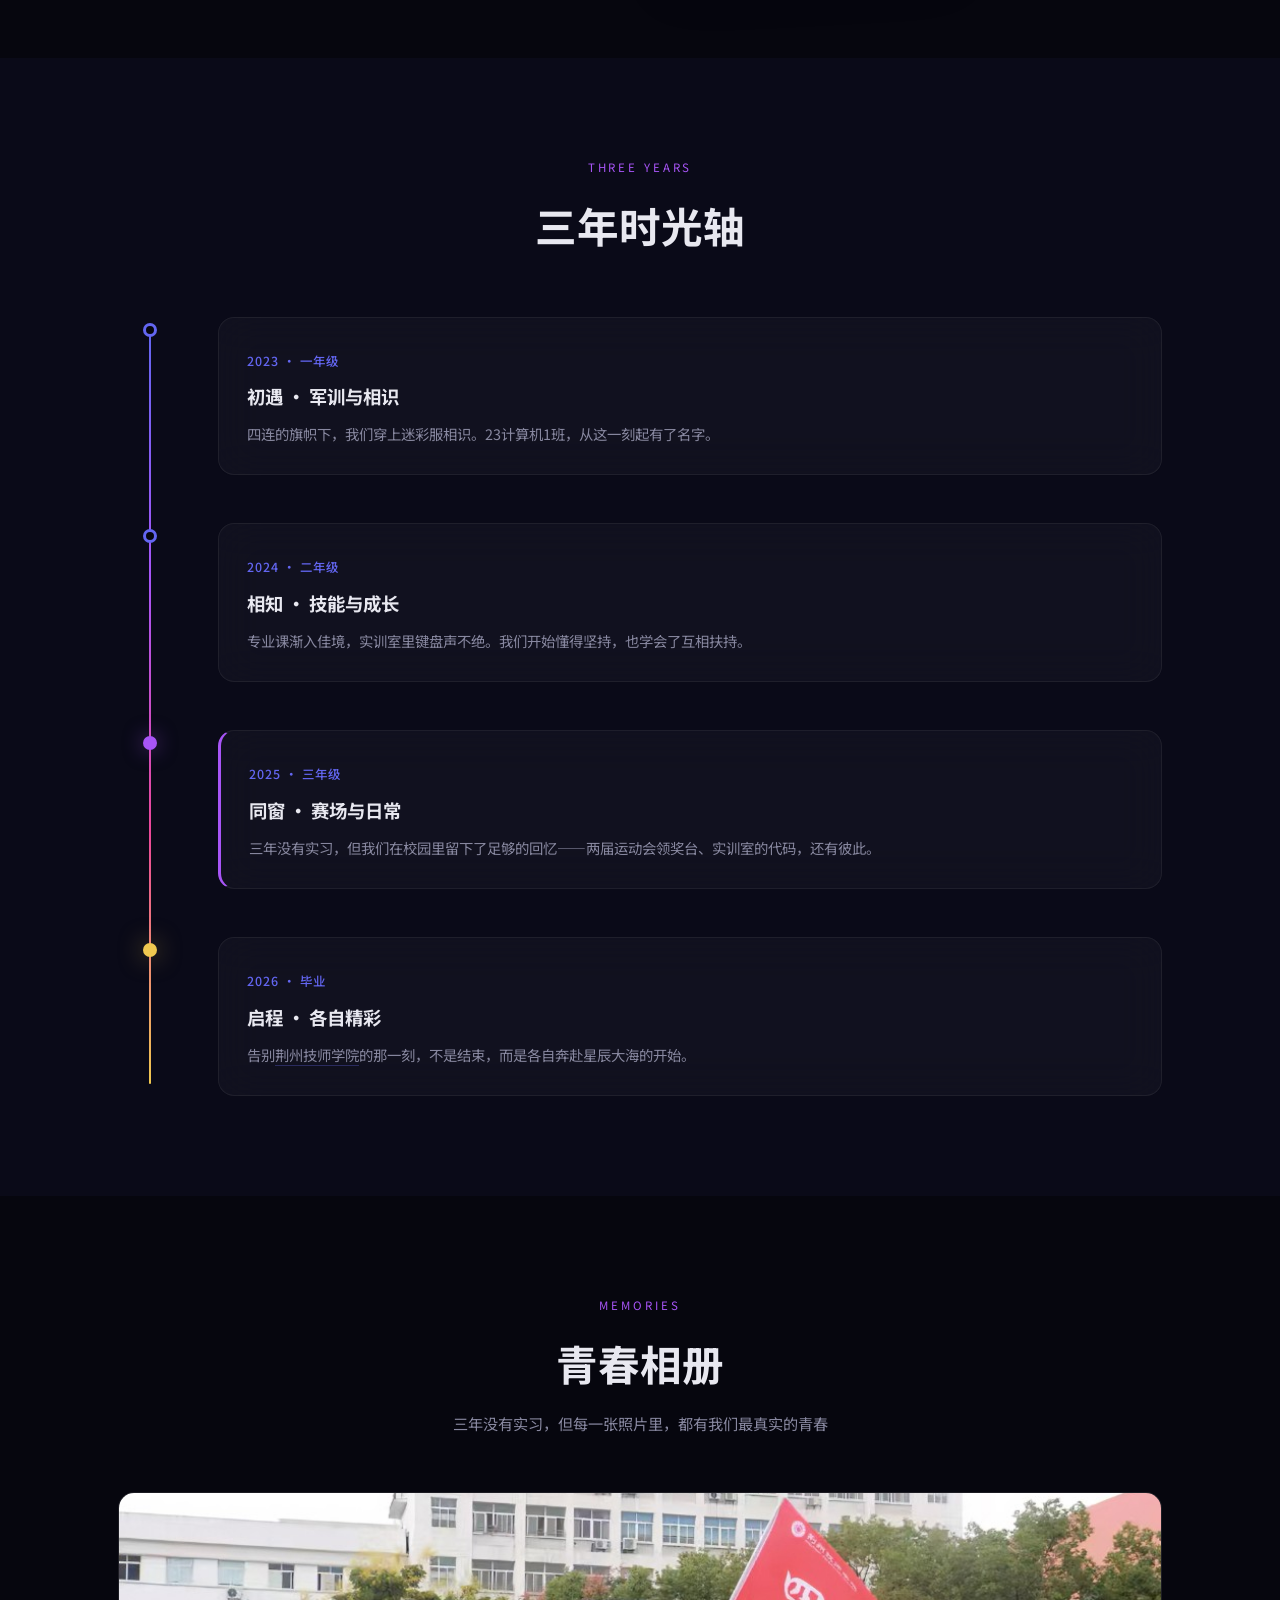
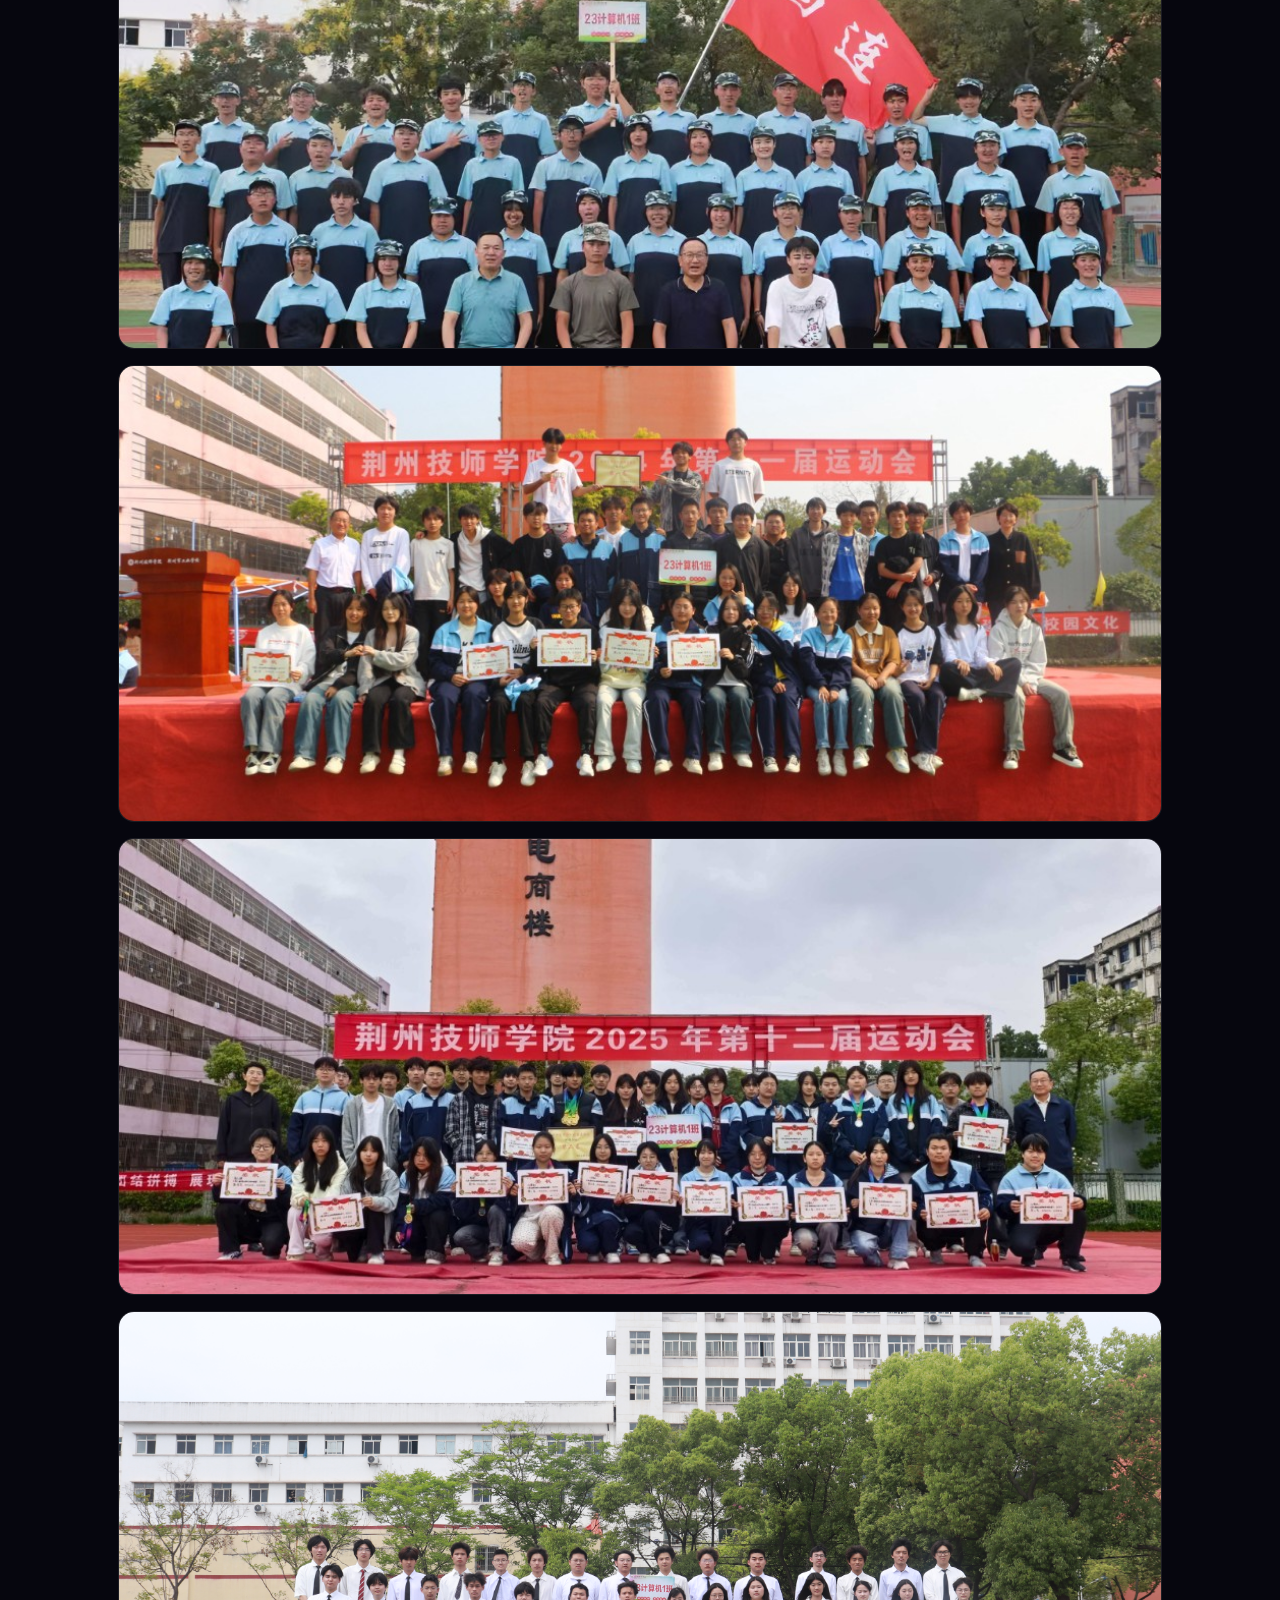
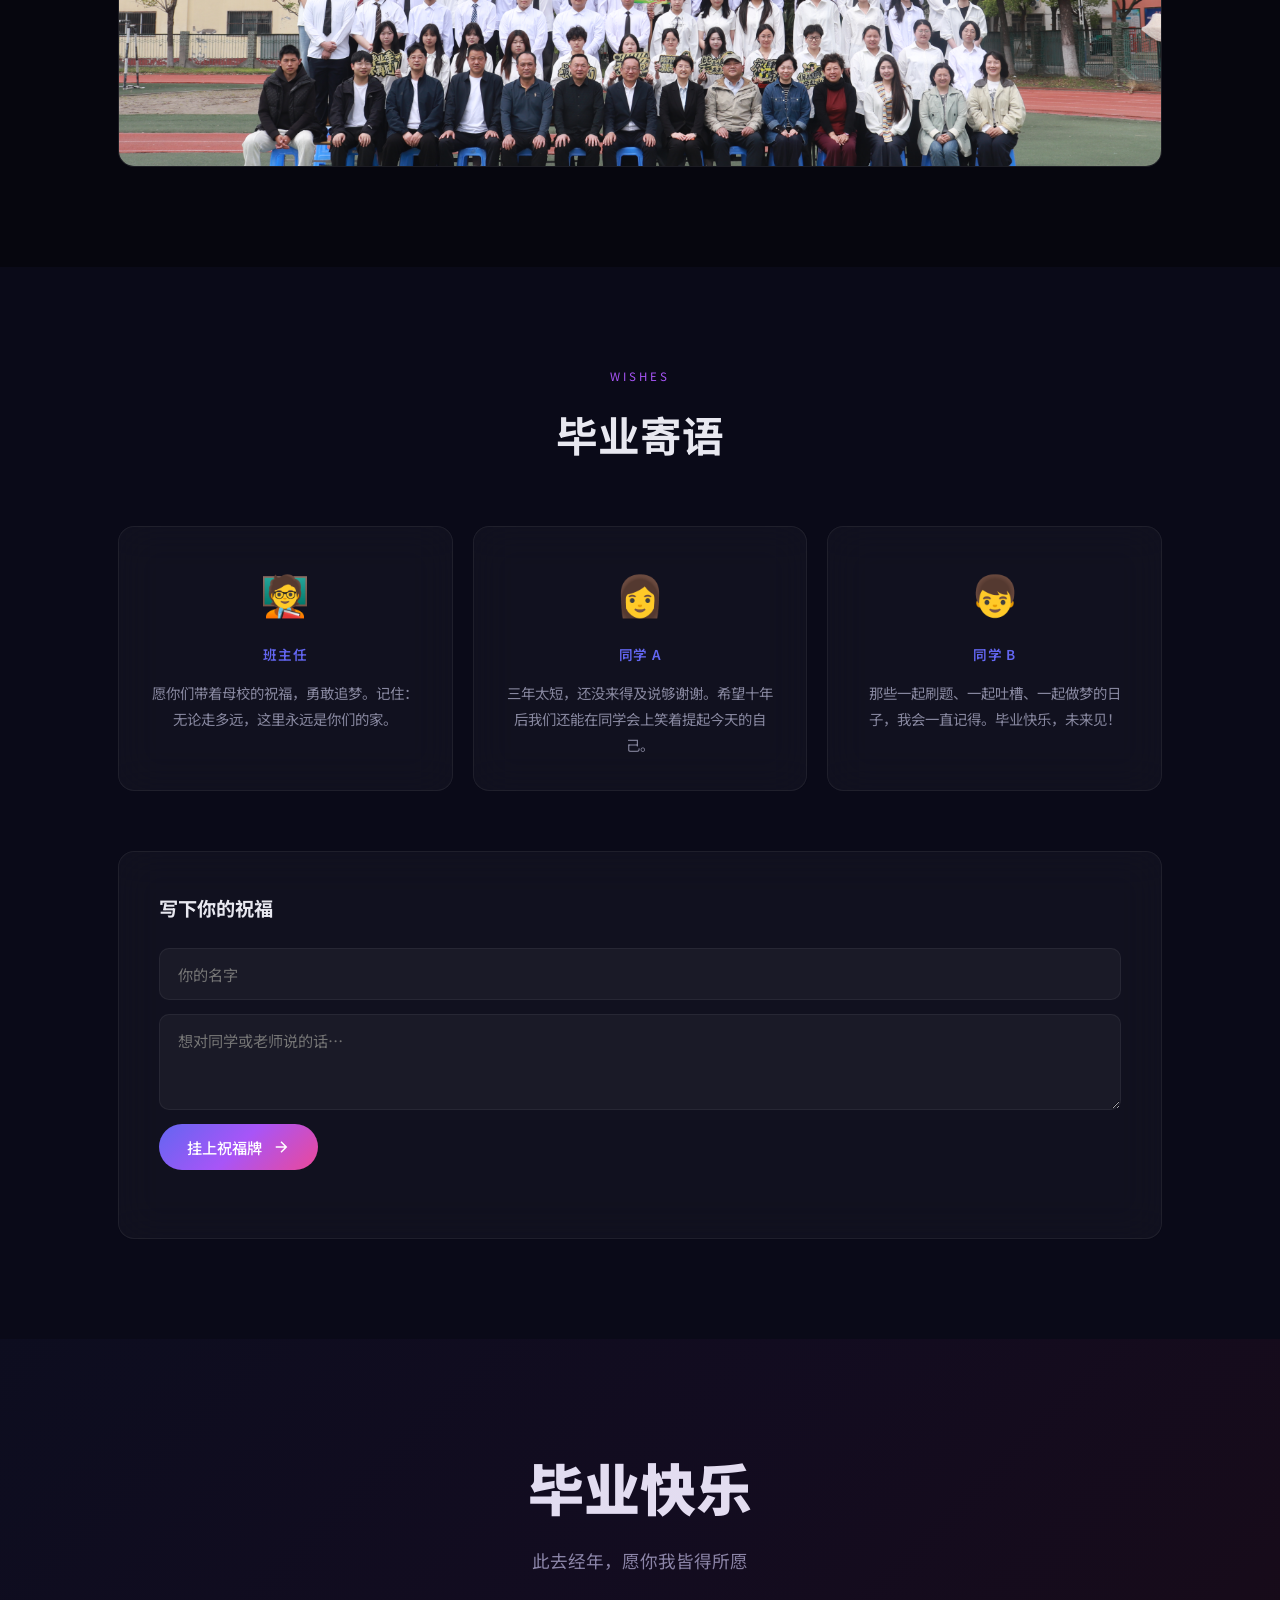
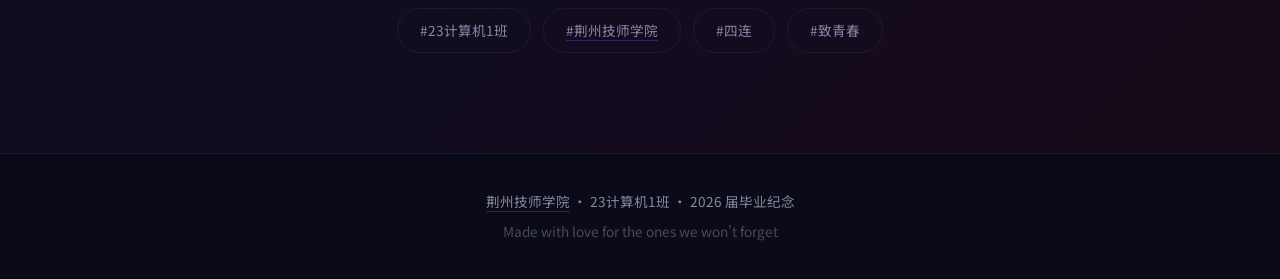
==== commit 7a04287f: "Remove lab and canteen cards from gallery" ====
--- a/graduation/index.html
+++ b/graduation/index.html
@@ -180,18 +180,6 @@
               <span class="overlay-text">2025 · 第十二届运动会 · 集体荣誉</span>
             </div>
           </figure>
-          <figure class="gallery-item emoji-card" data-caption="实训室 · 敲下的每一行代码">
-            <div class="emoji-content">
-              <span class="emoji">💻</span>
-              <span class="emoji-label">实训室 · 敲下的每一行代码</span>
-            </div>
-          </figure>
-          <figure class="gallery-item emoji-card" data-caption="食堂 · 抢最后一份鸡腿">
-            <div class="emoji-content">
-              <span class="emoji">🍗</span>
-              <span class="emoji-label">食堂 · 抢最后一份鸡腿</span>
-            </div>
-          </figure>
           <figure class="gallery-item feature" data-caption="2026 · 毕业 · 不说再见">
             <img src="grad-photo.jpg" alt="2026毕业不说再见">
             <div class="gallery-overlay">
--- a/graduation/style.css
+++ b/graduation/style.css
@@ -226,7 +226,7 @@
 
 /* Gallery */
 .gallery {
-  display: grid; grid-template-columns: repeat(3, 1fr); gap: 16px;
+  display: grid; grid-template-columns: repeat(2, 1fr); gap: 16px;
 }
 .gallery-item {
   position: relative; margin: 0; border-radius: var(--radius); overflow: hidden;
@@ -368,7 +368,7 @@
   .story-visual { height: 300px; }
 
   .gallery { grid-template-columns: 1fr 1fr; }
-  .gallery-item.feature { grid-column: span 2; }
+  .gallery-item.feature { grid-column: span 1; }
 
   .timeline-item { gap: 20px; }
   .timeline-marker { width: 40px; }
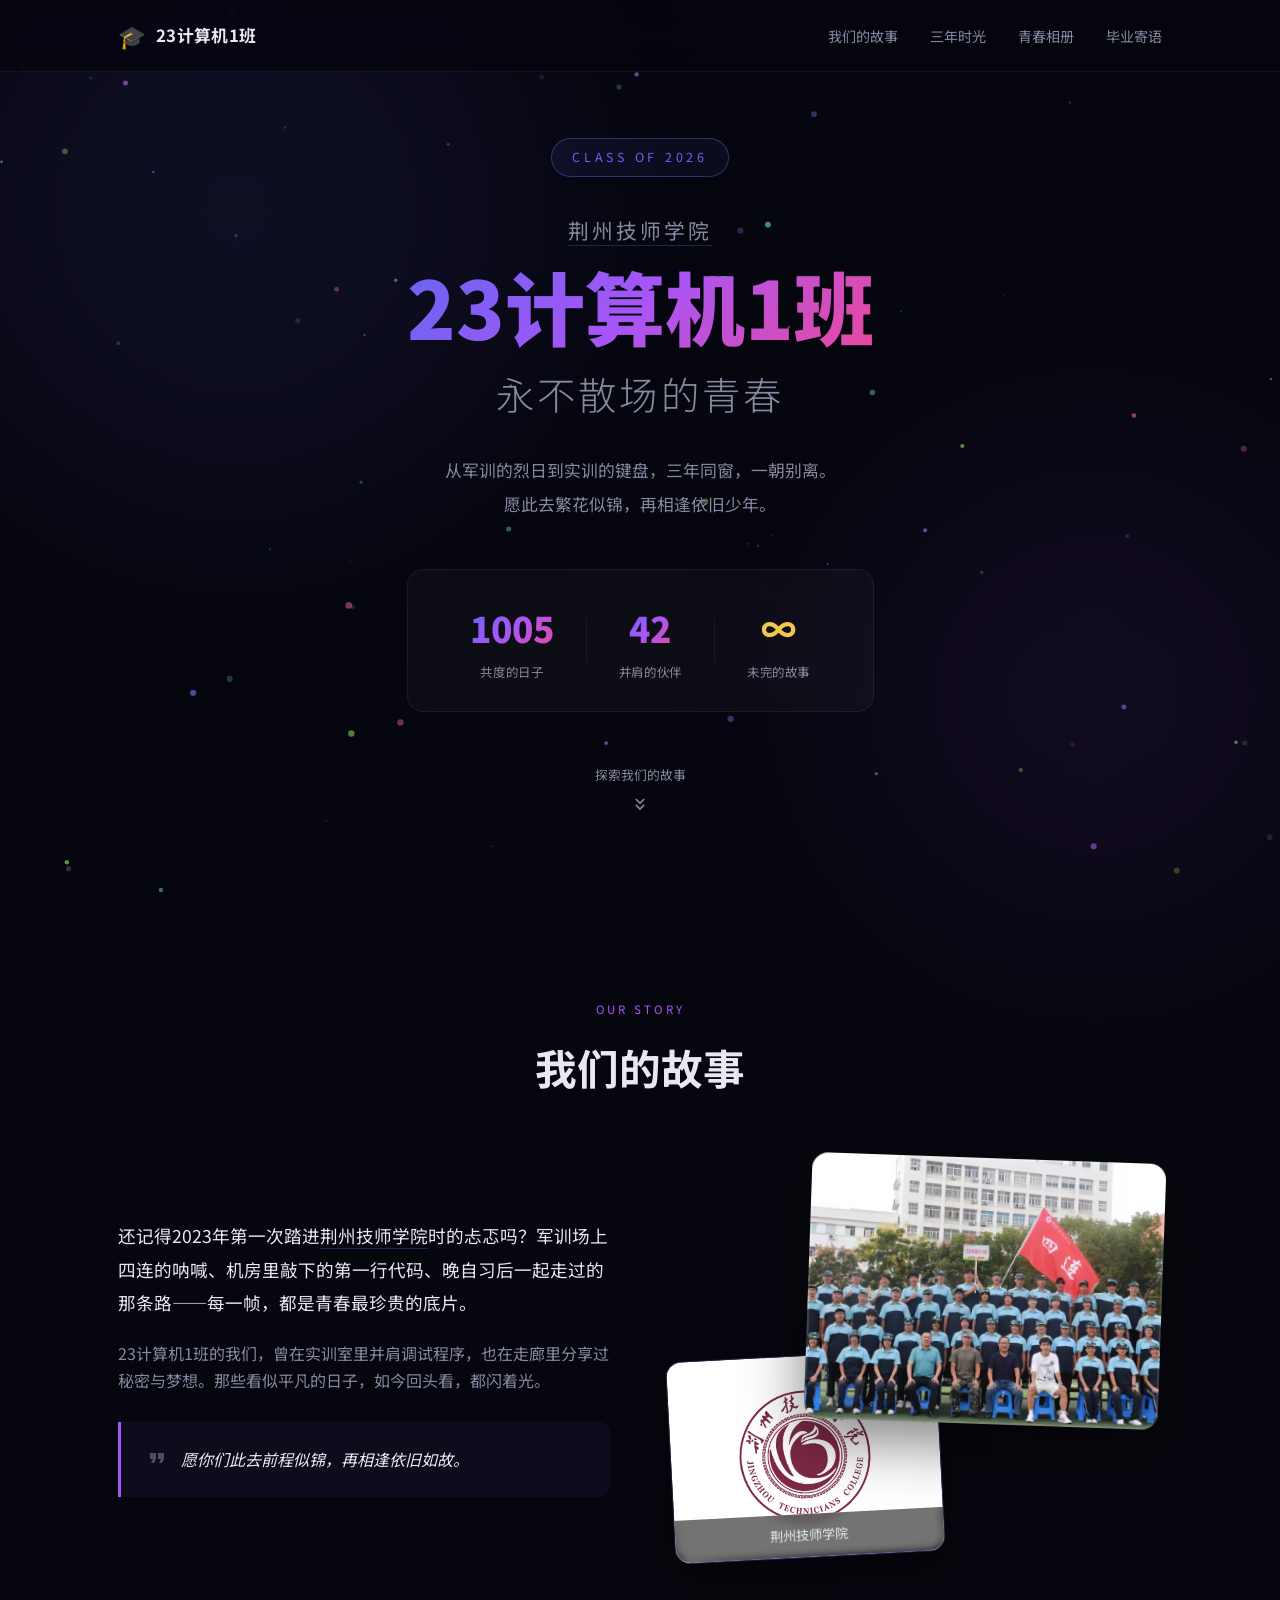
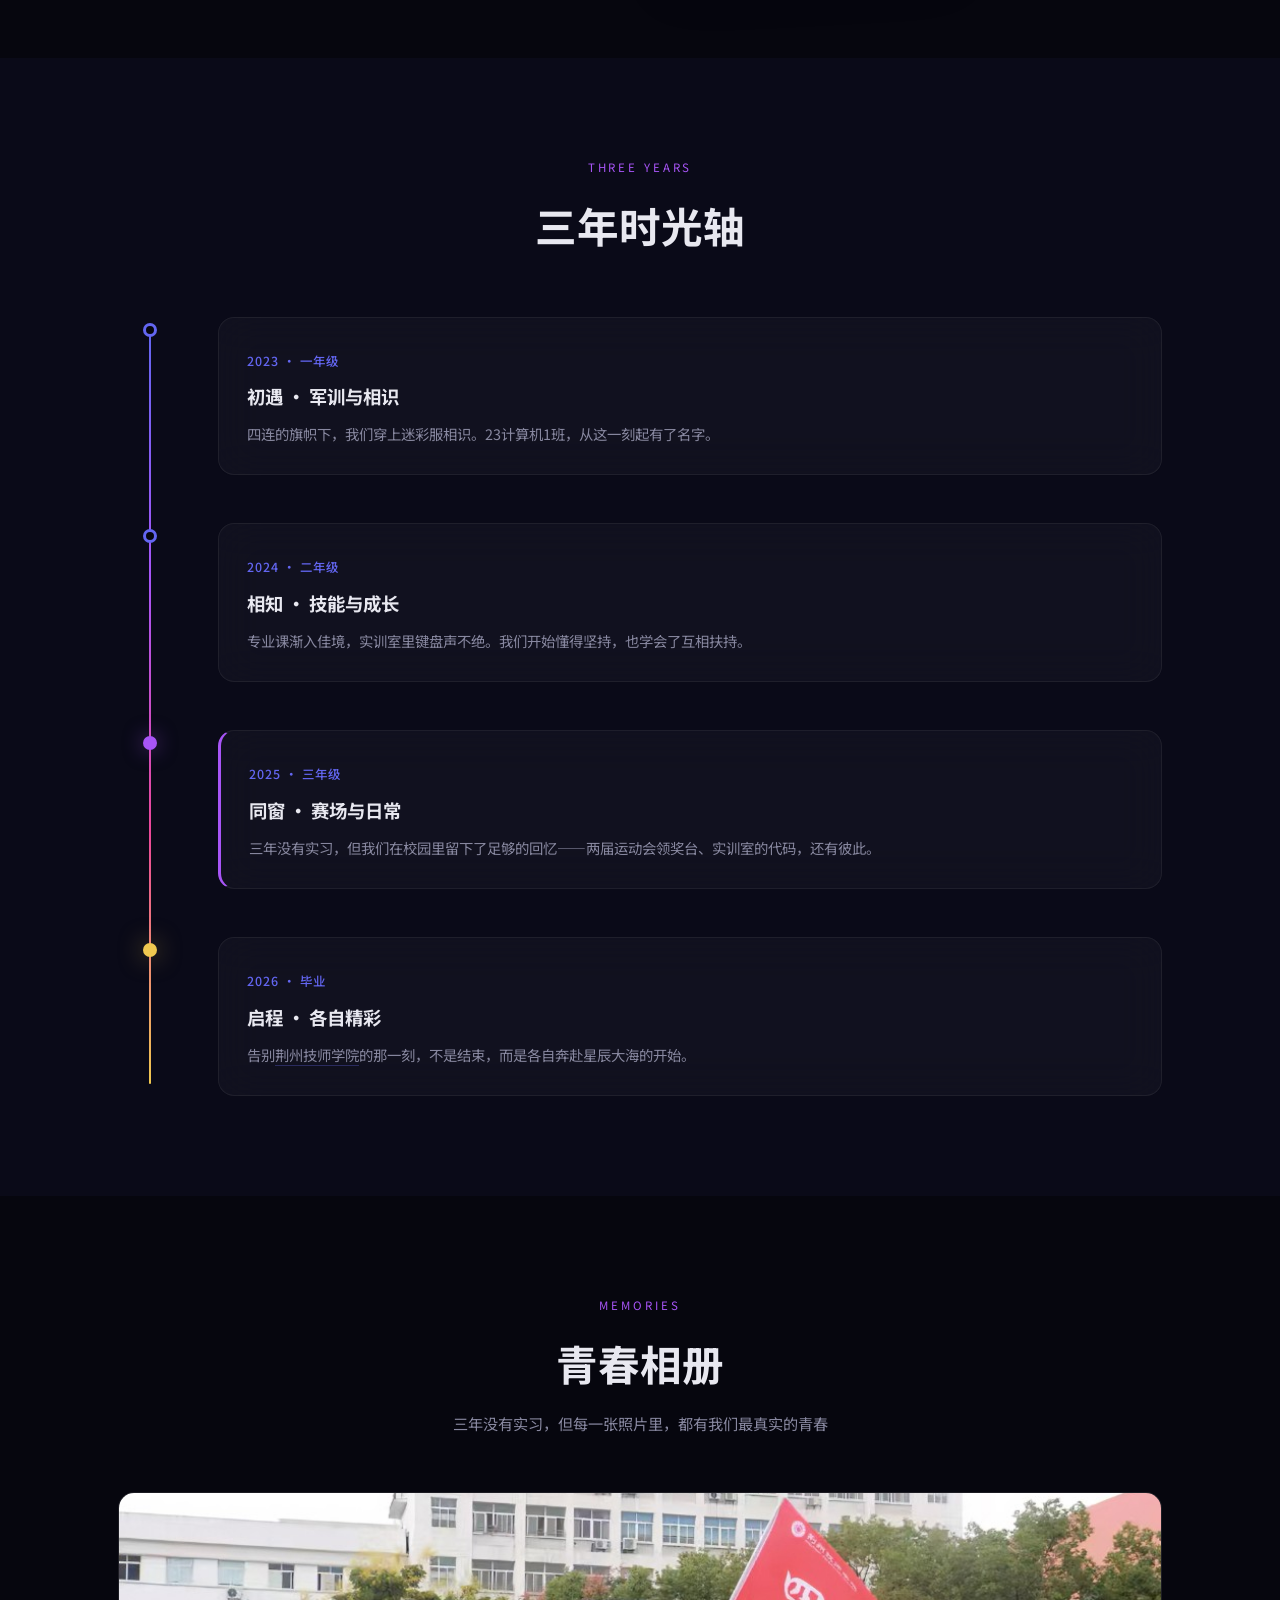
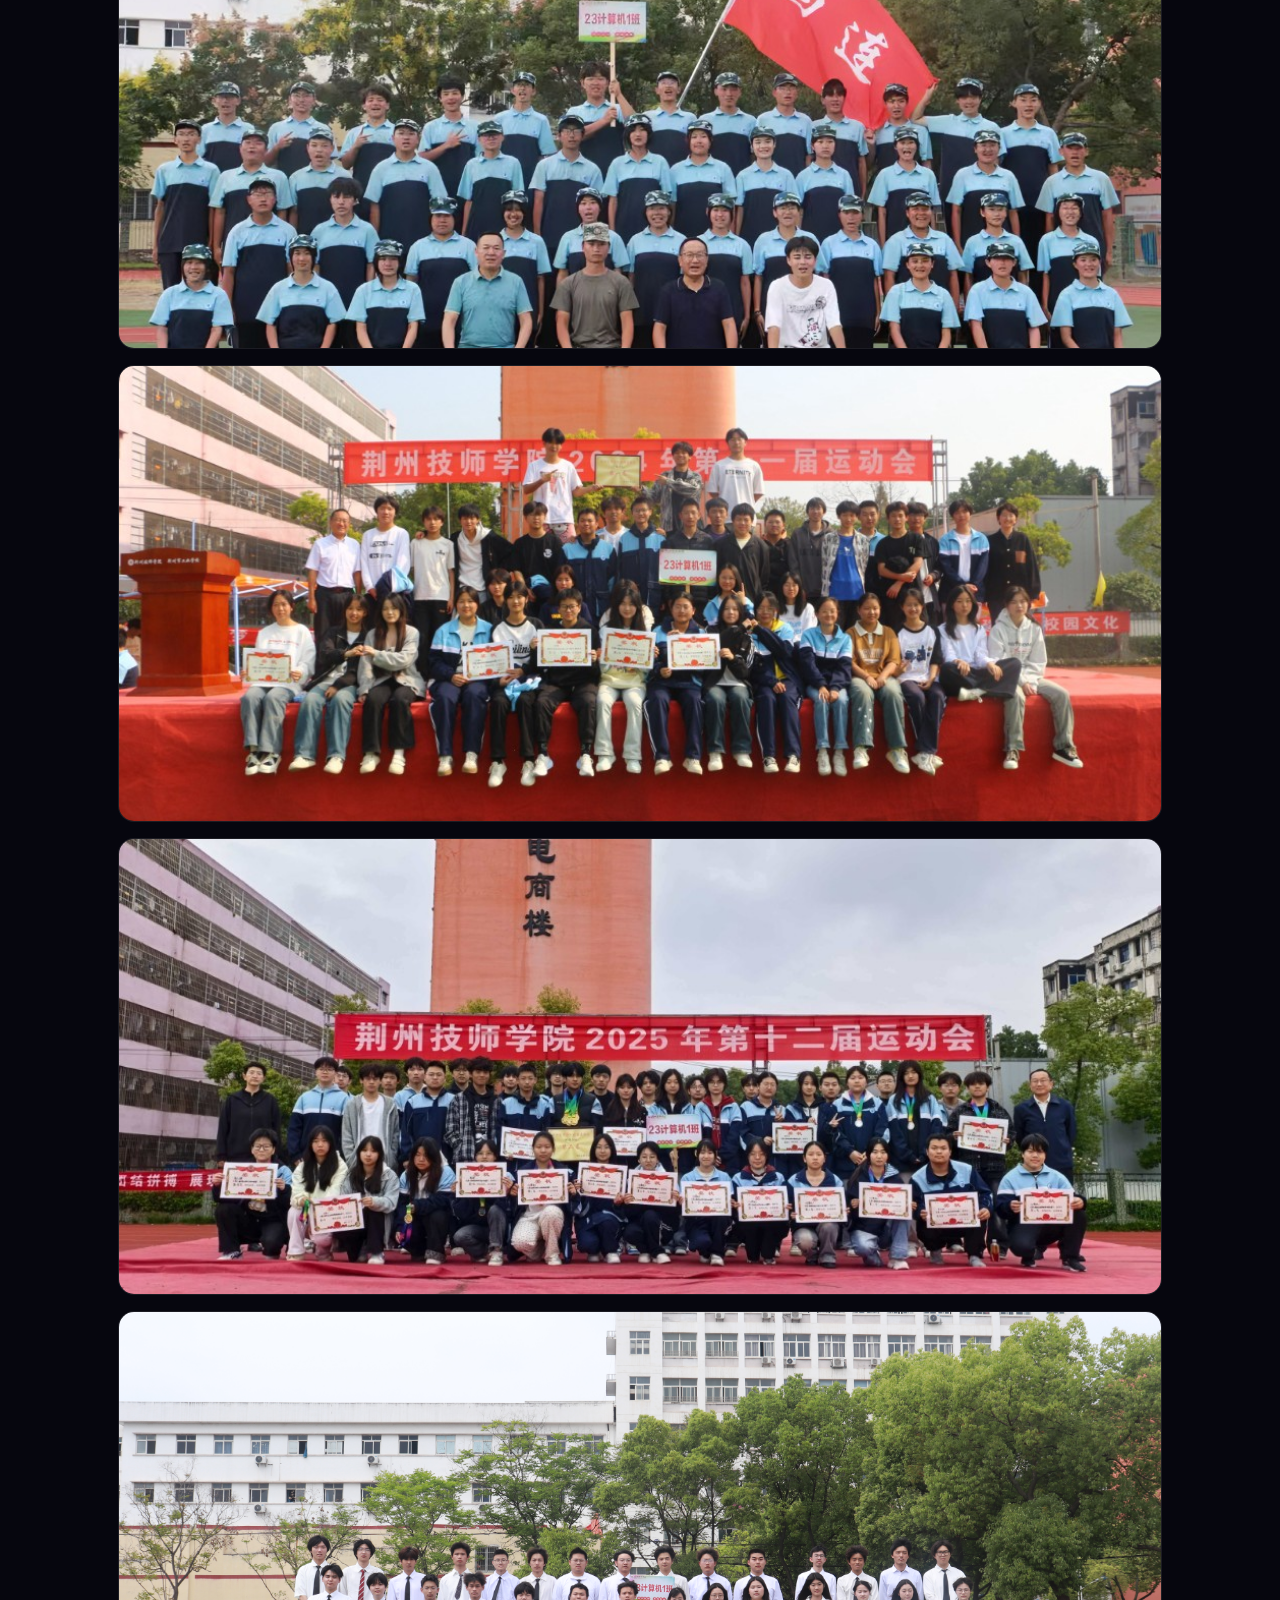
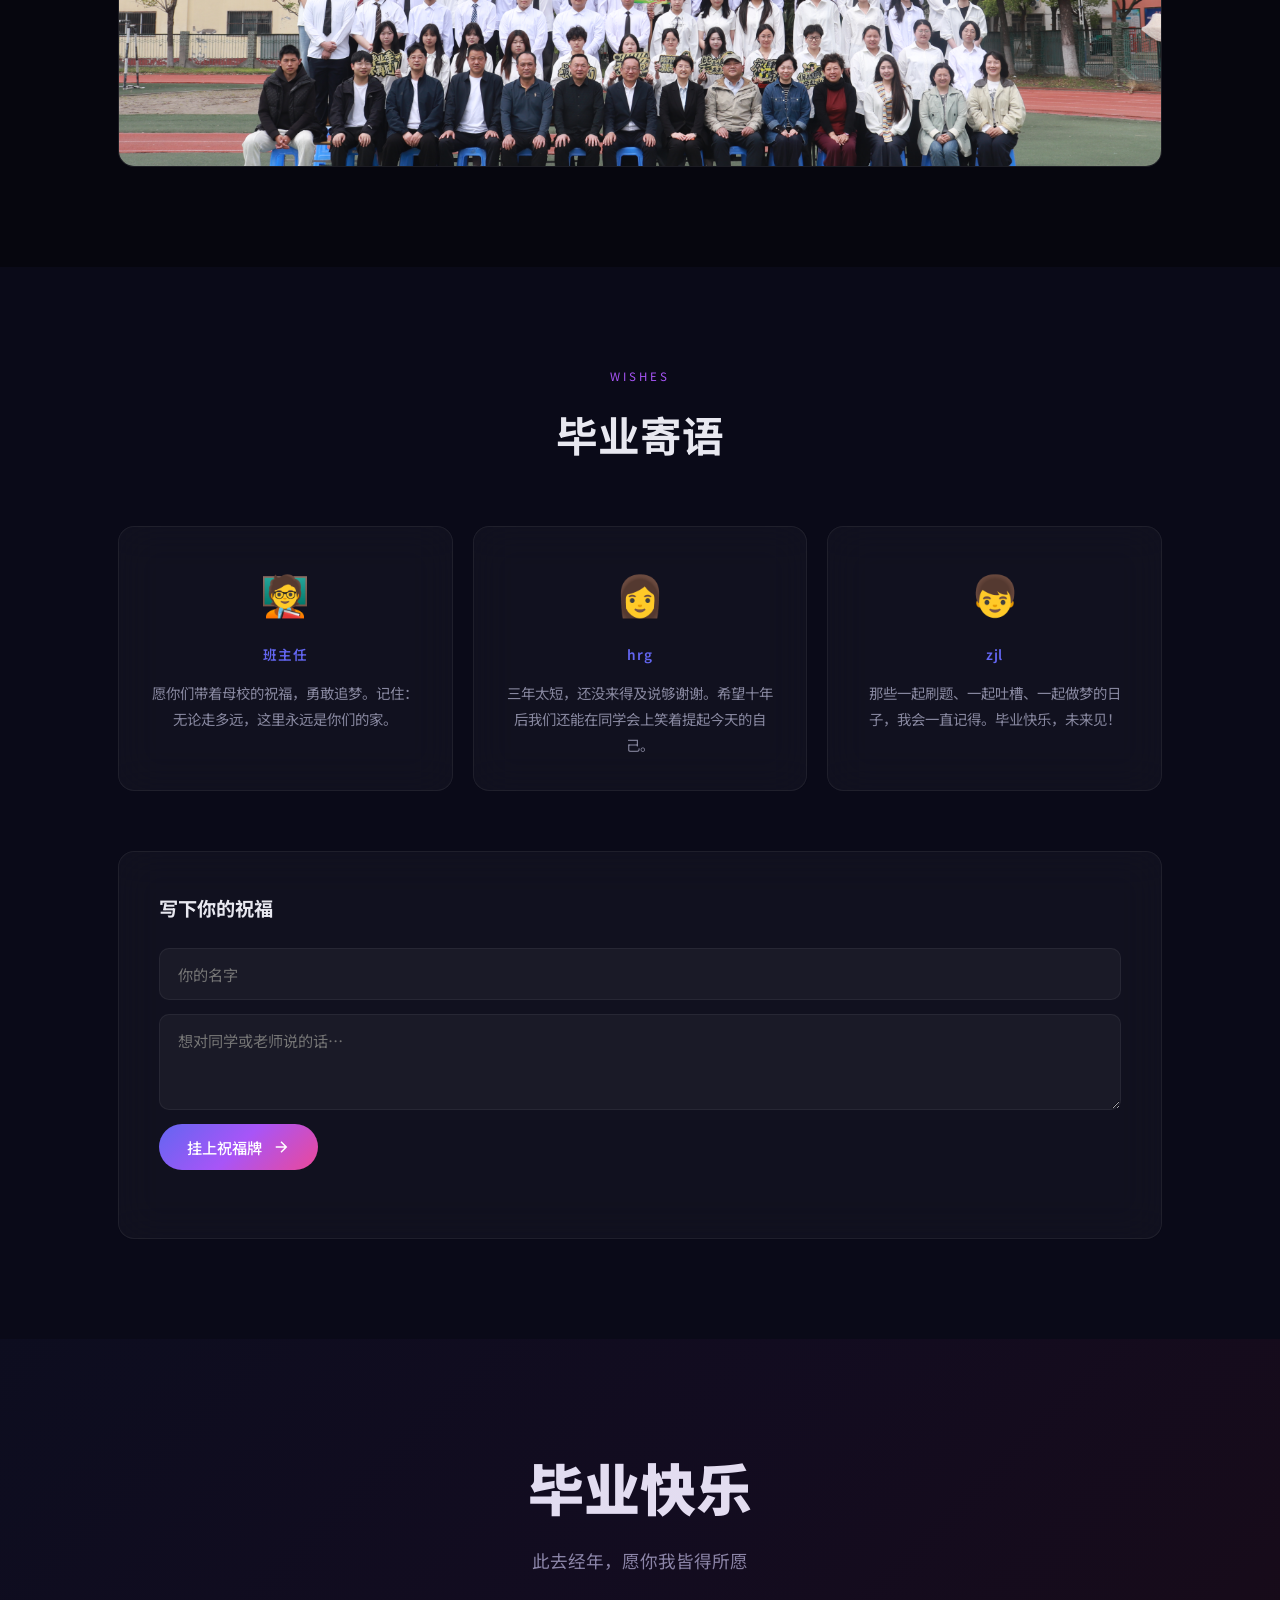
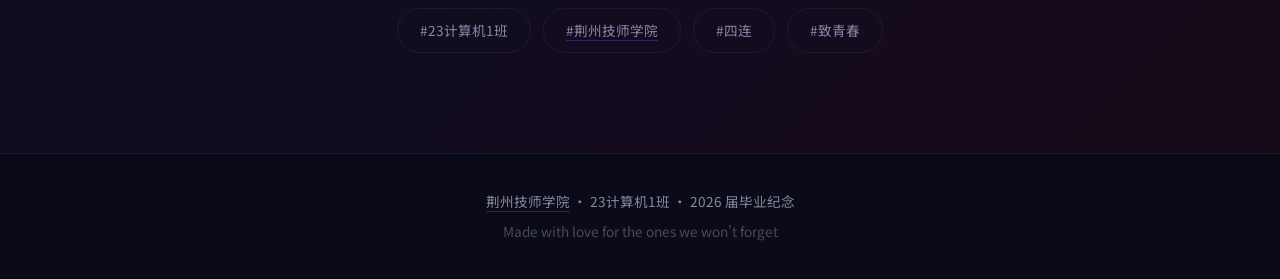
==== commit 0e760320: "Update wish names: hrg and zjl" ====
--- a/graduation/index.html
+++ b/graduation/index.html
@@ -204,12 +204,12 @@
           </div>
           <div class="wish-card glass-card">
             <div class="wish-avatar">👩</div>
-            <div class="wish-from">同学 A</div>
+            <div class="wish-from">hrg</div>
             <p>三年太短，还没来得及说够谢谢。希望十年后我们还能在同学会上笑着提起今天的自己。</p>
           </div>
           <div class="wish-card glass-card">
             <div class="wish-avatar">👦</div>
-            <div class="wish-from">同学 B</div>
+            <div class="wish-from">zjl</div>
             <p>那些一起刷题、一起吐槽、一起做梦的日子，我会一直记得。毕业快乐，未来见！</p>
           </div>
         </div>
